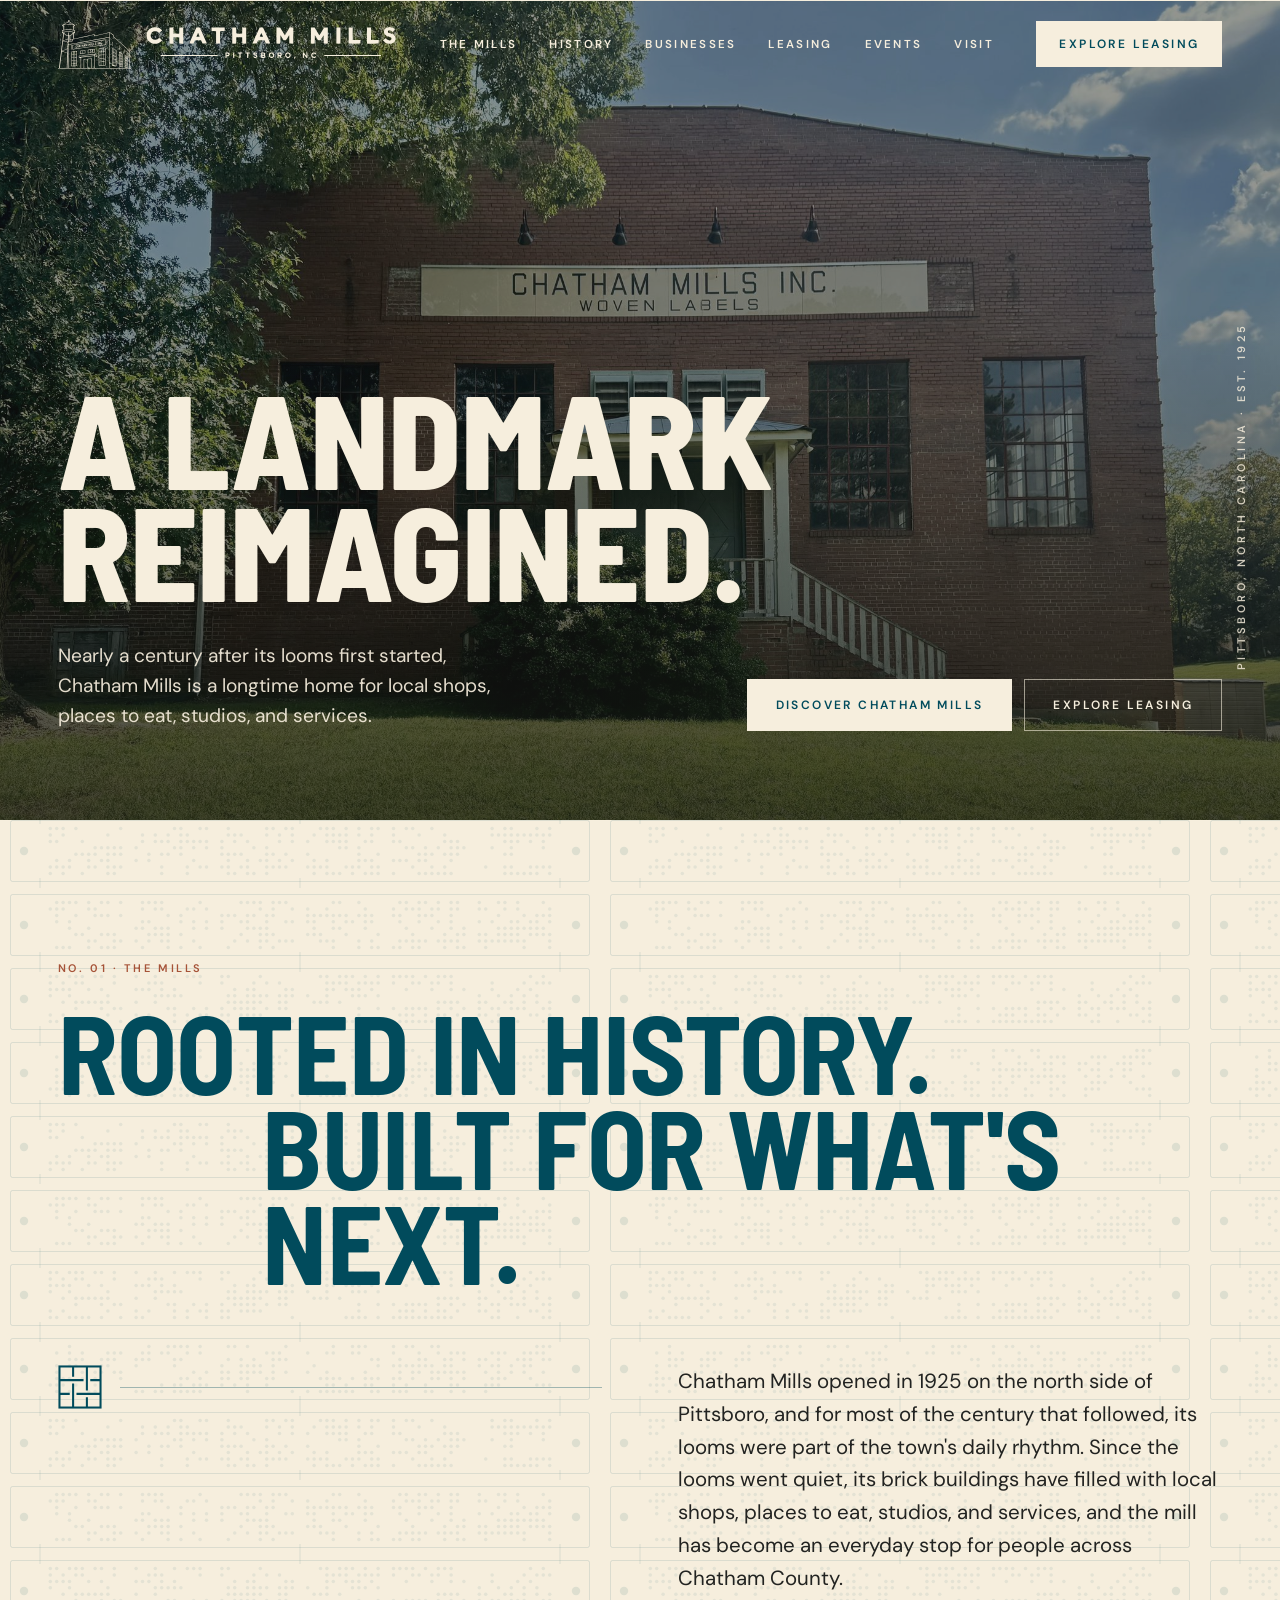
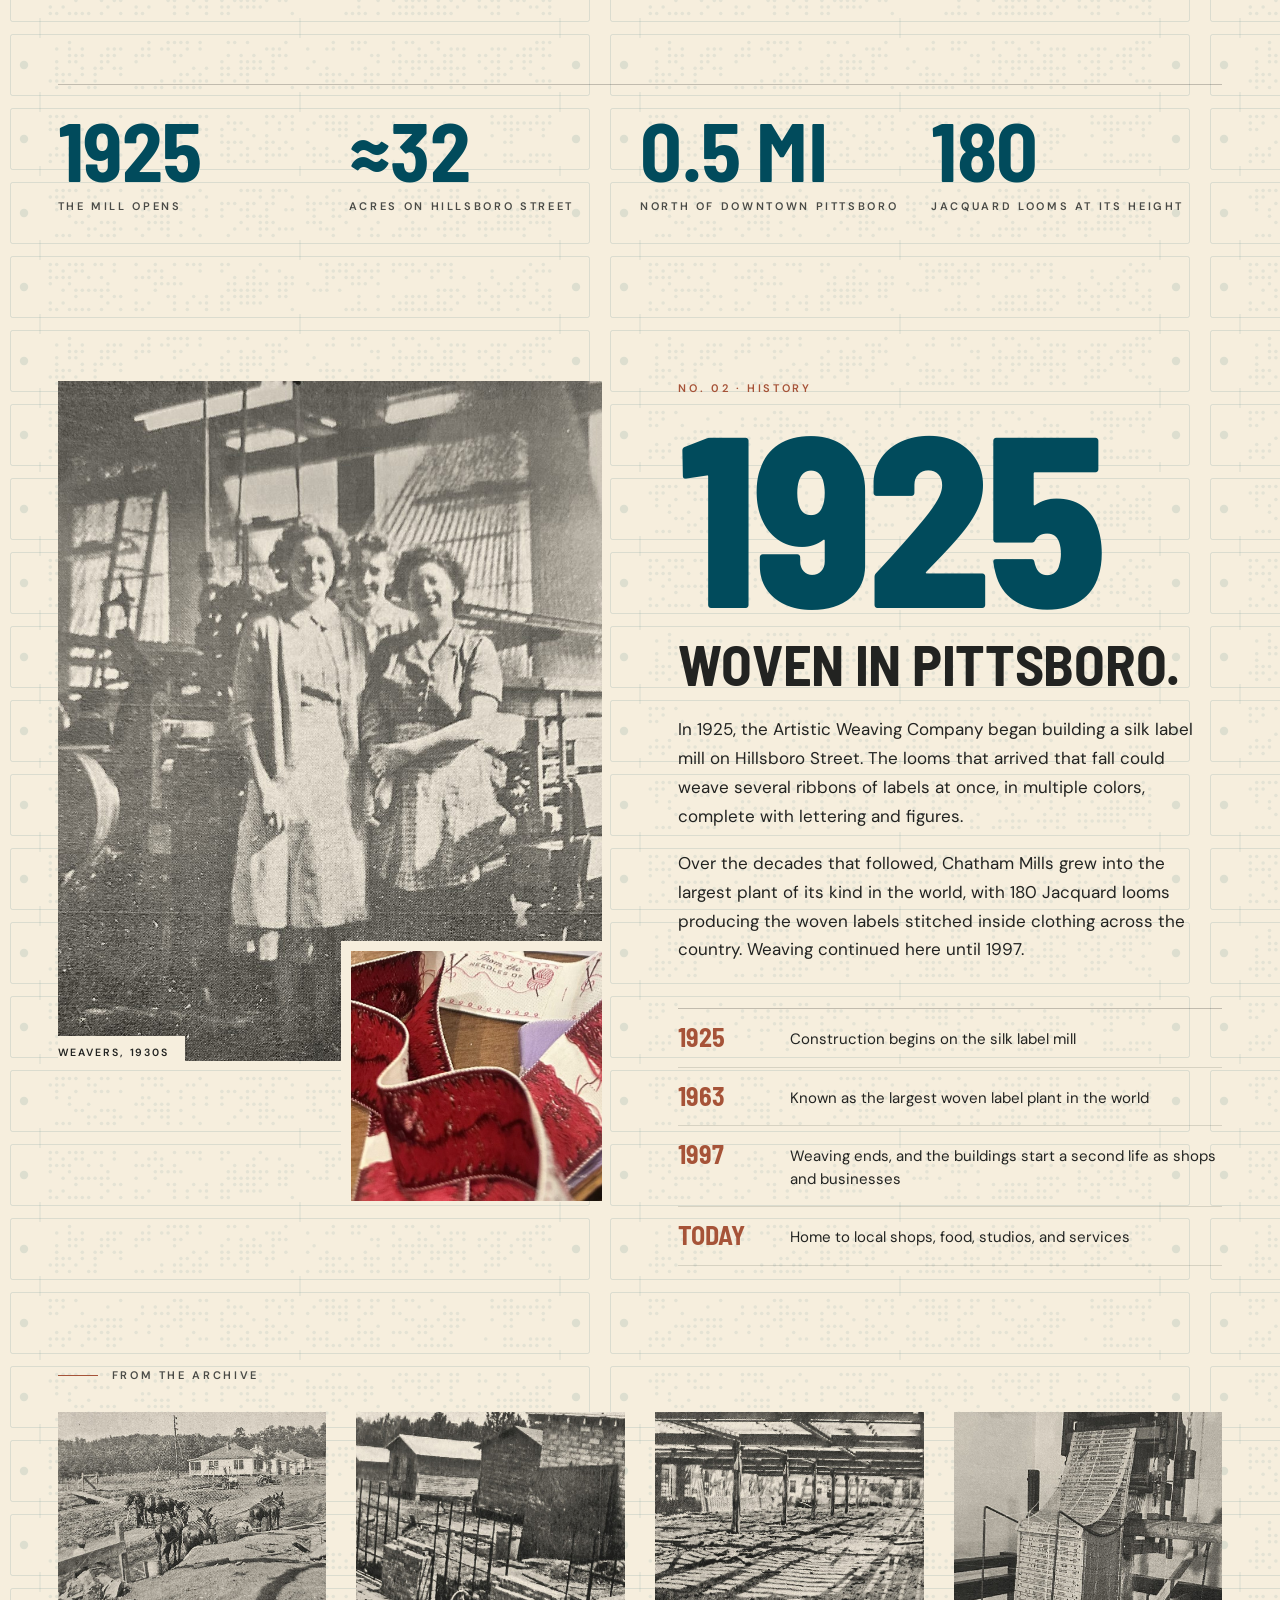
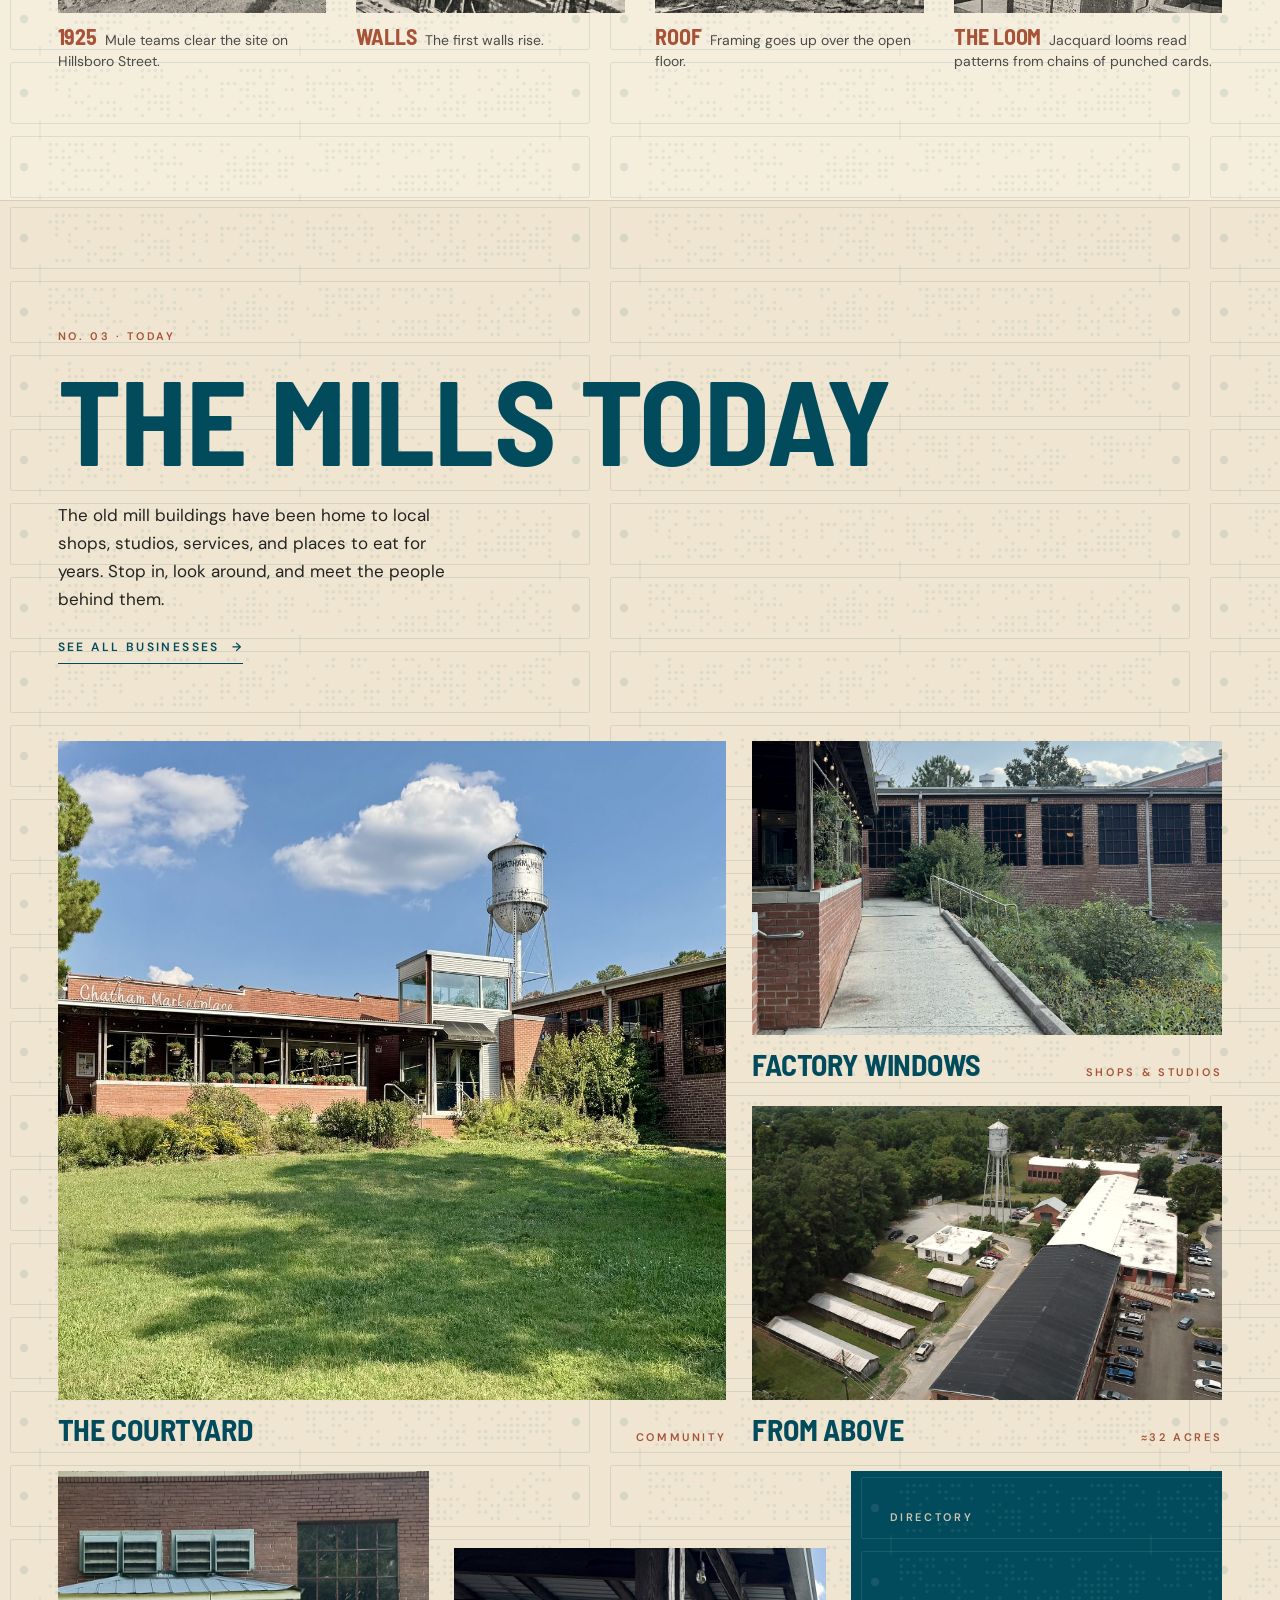
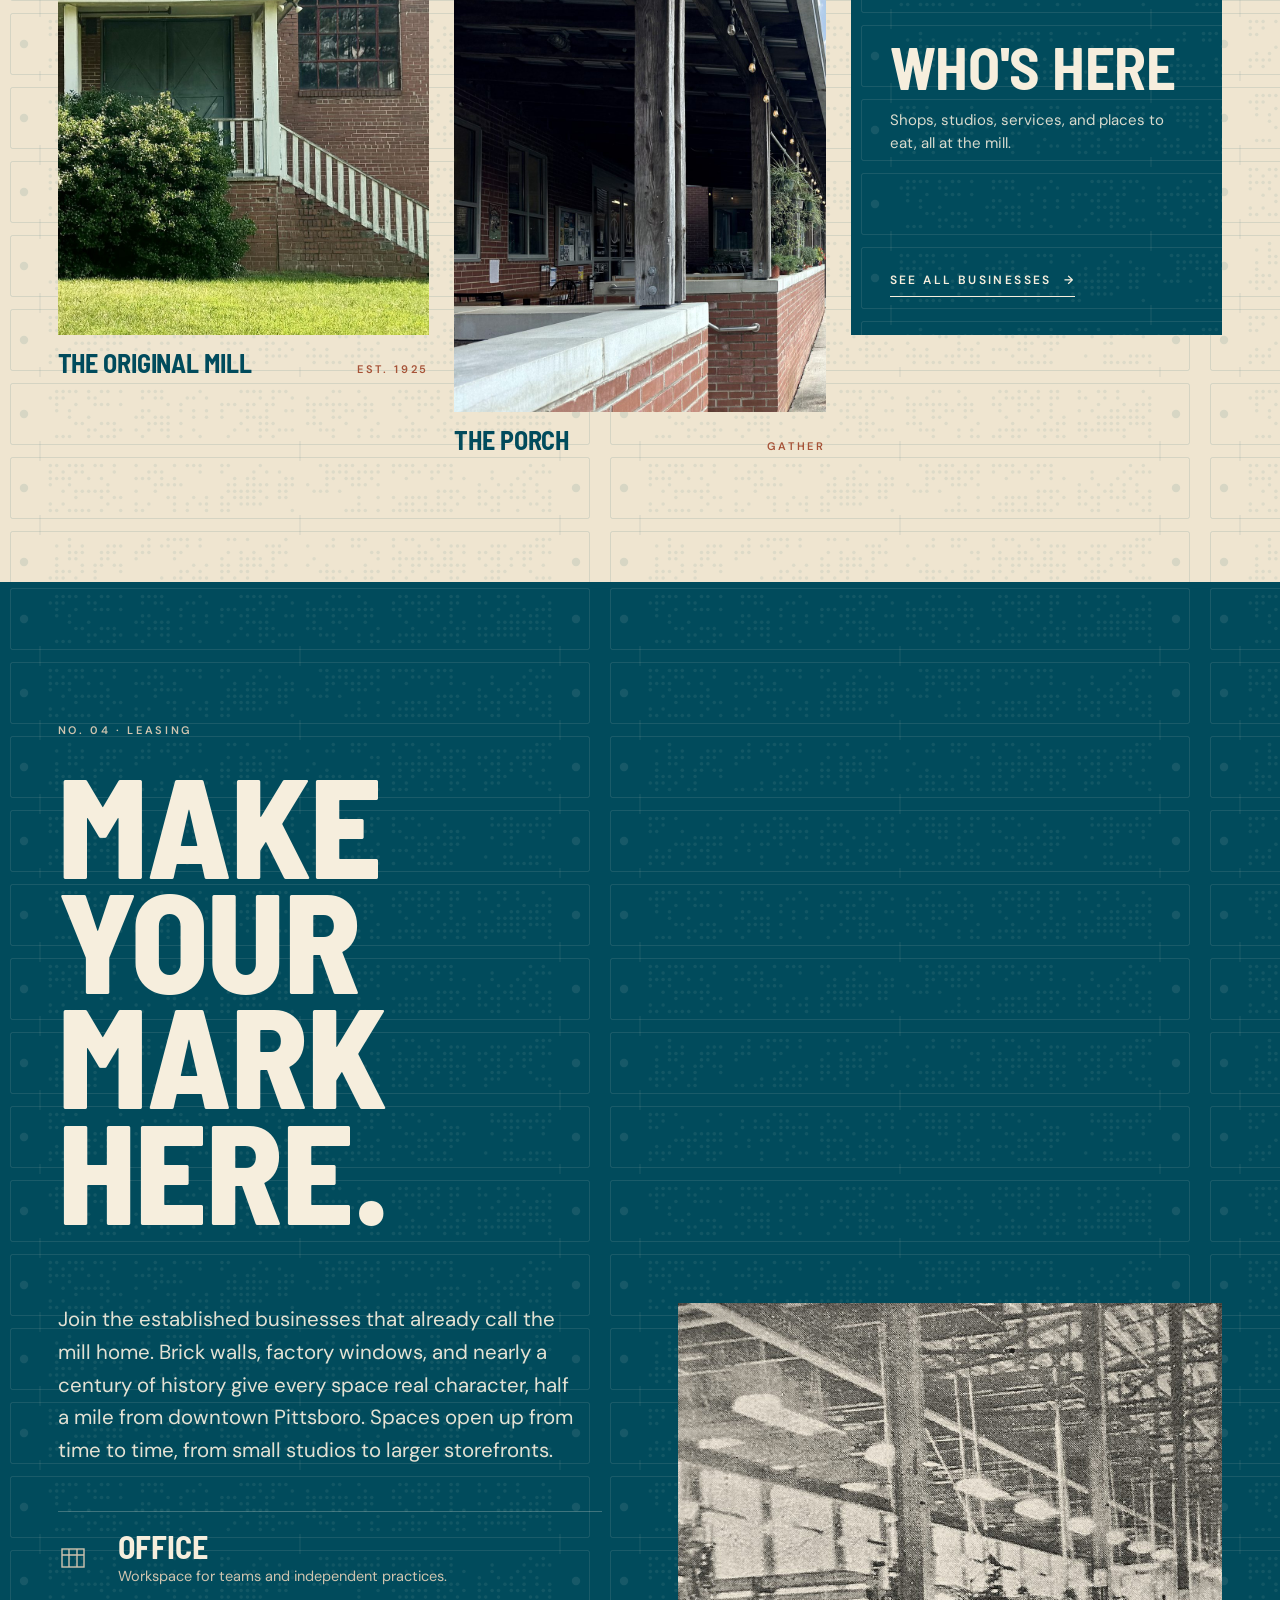
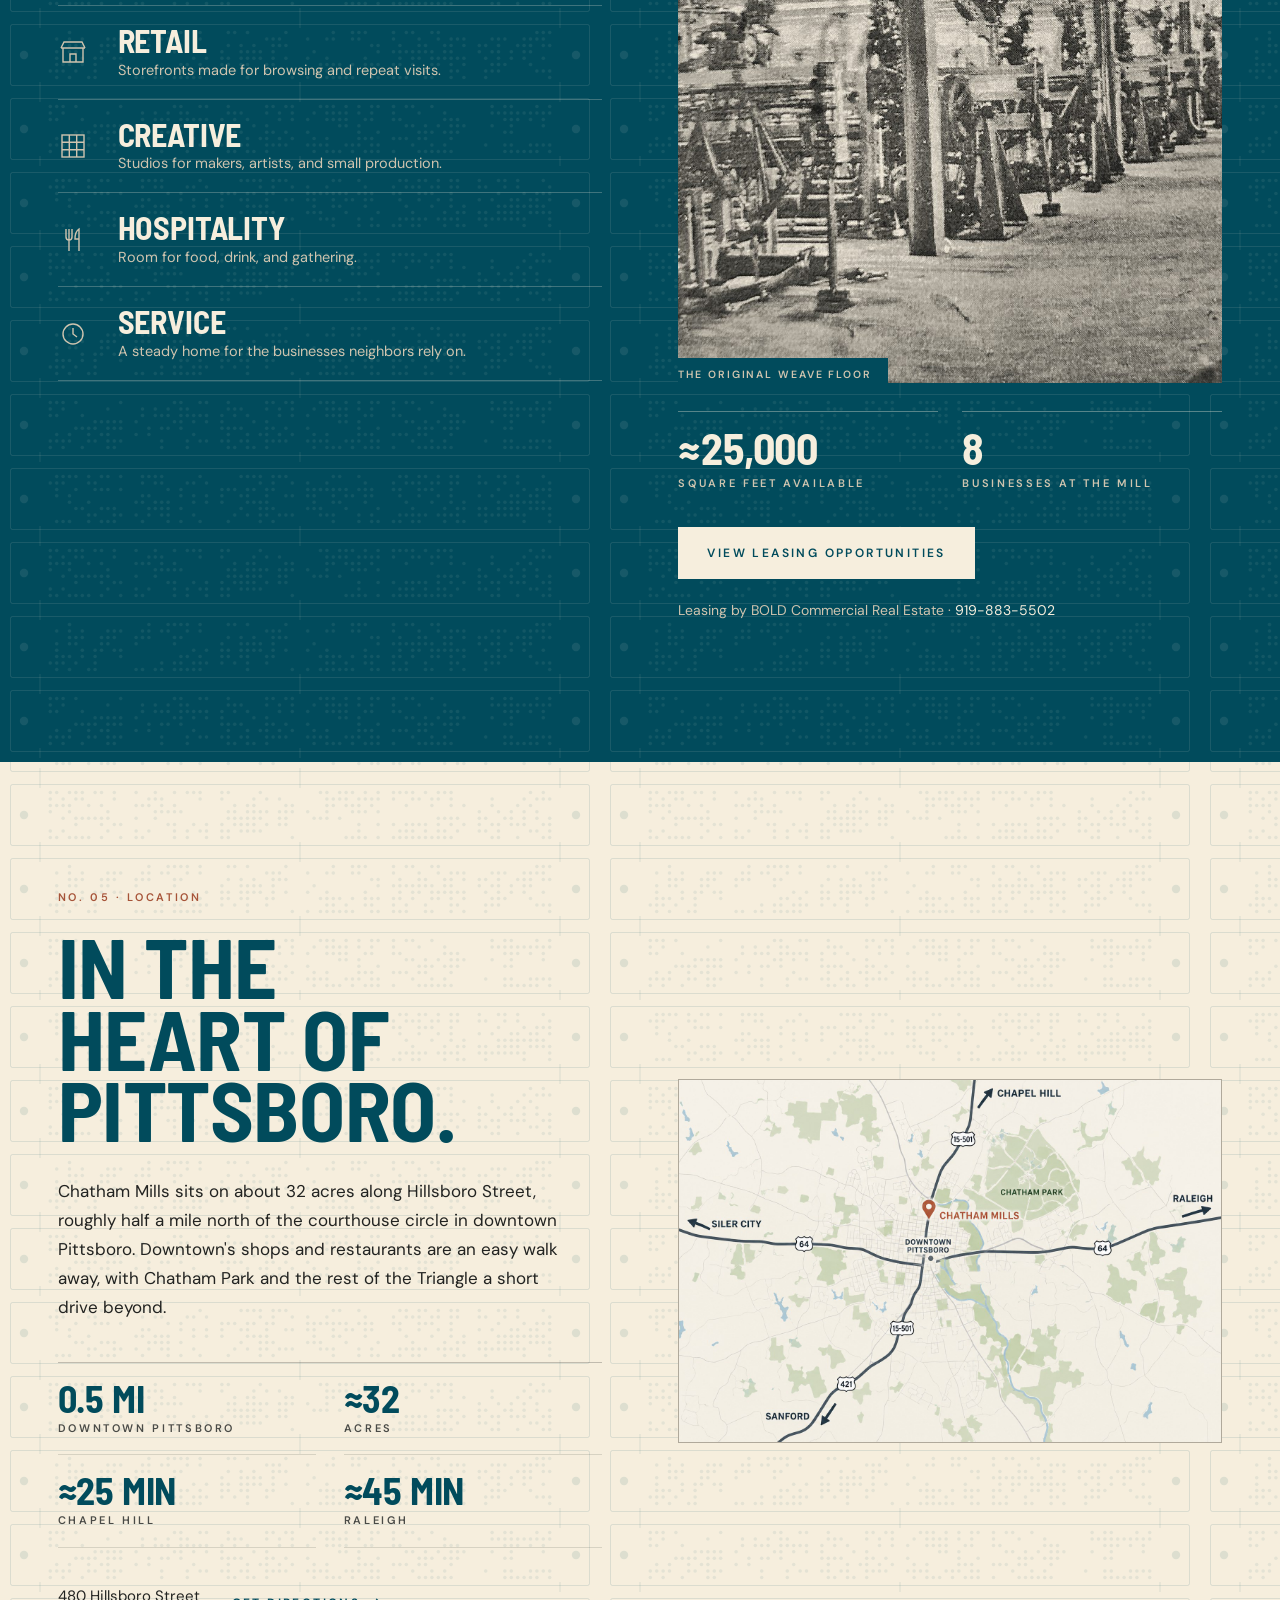
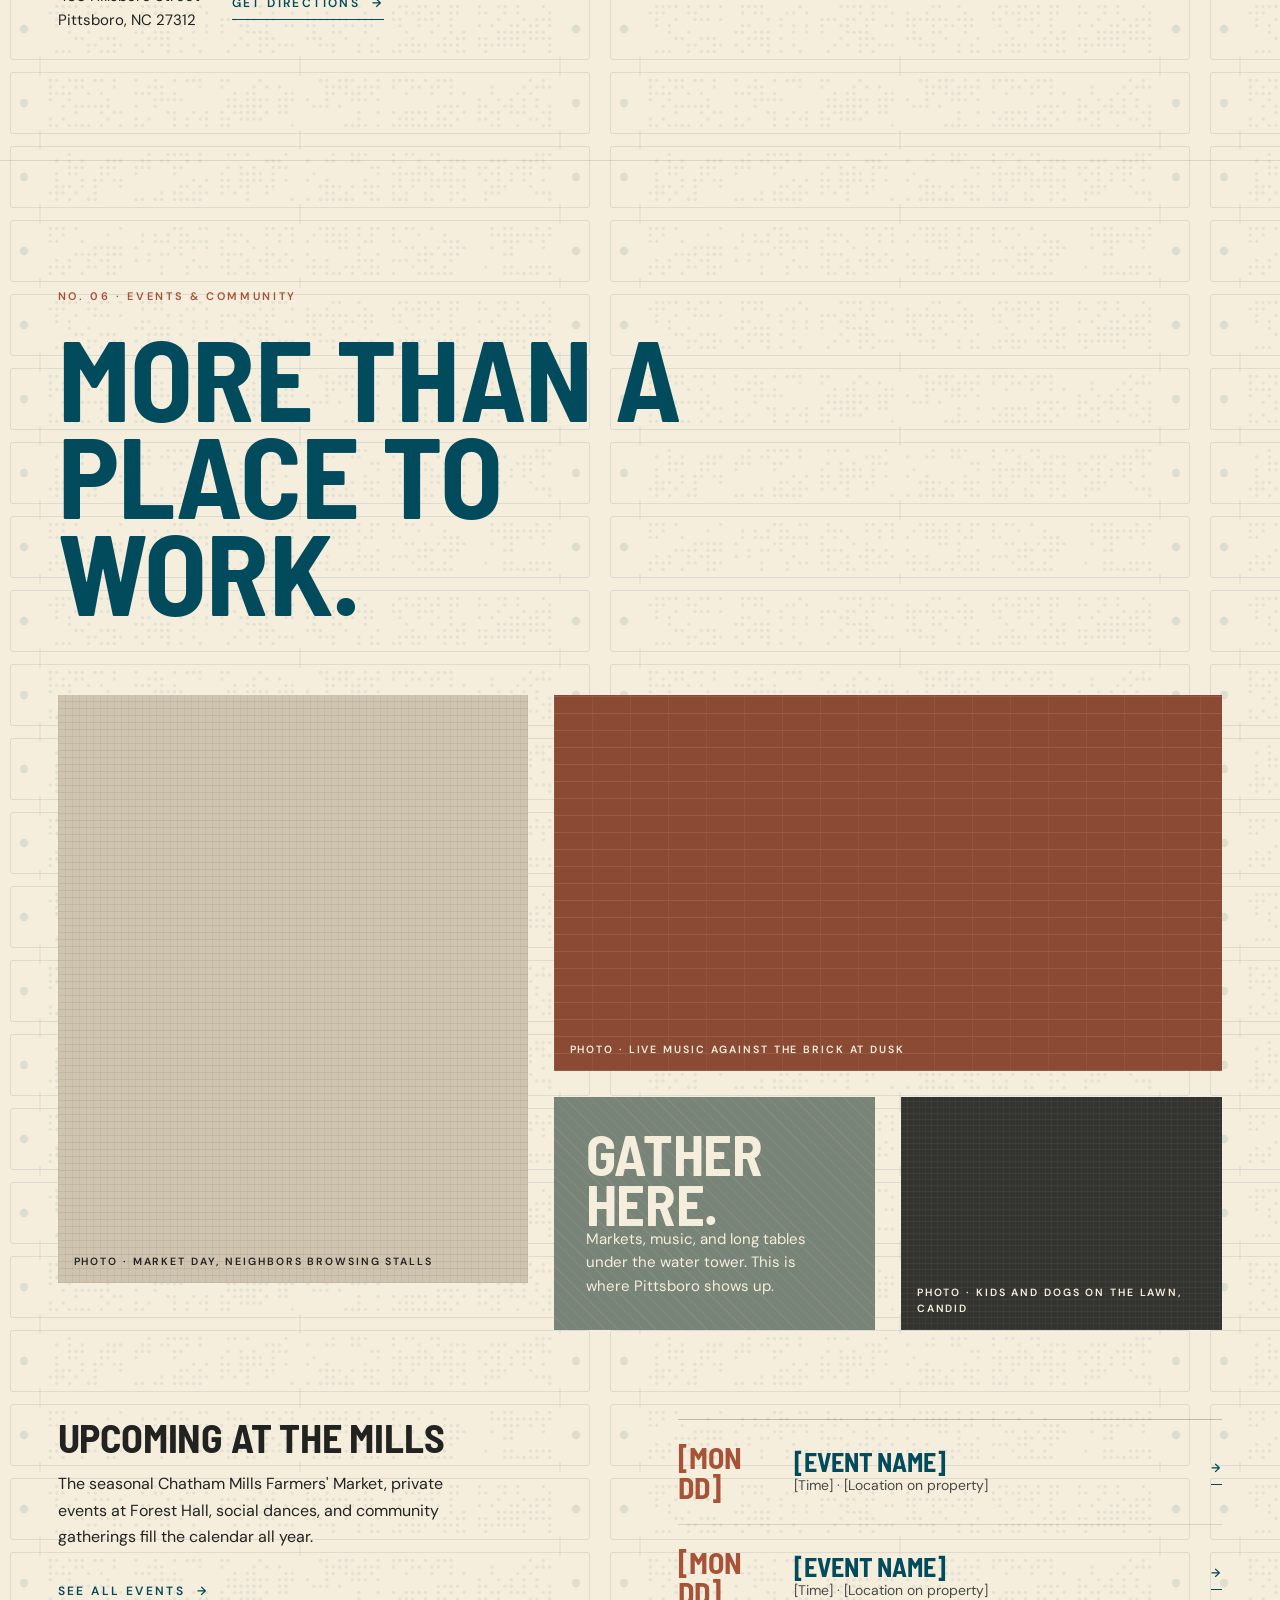
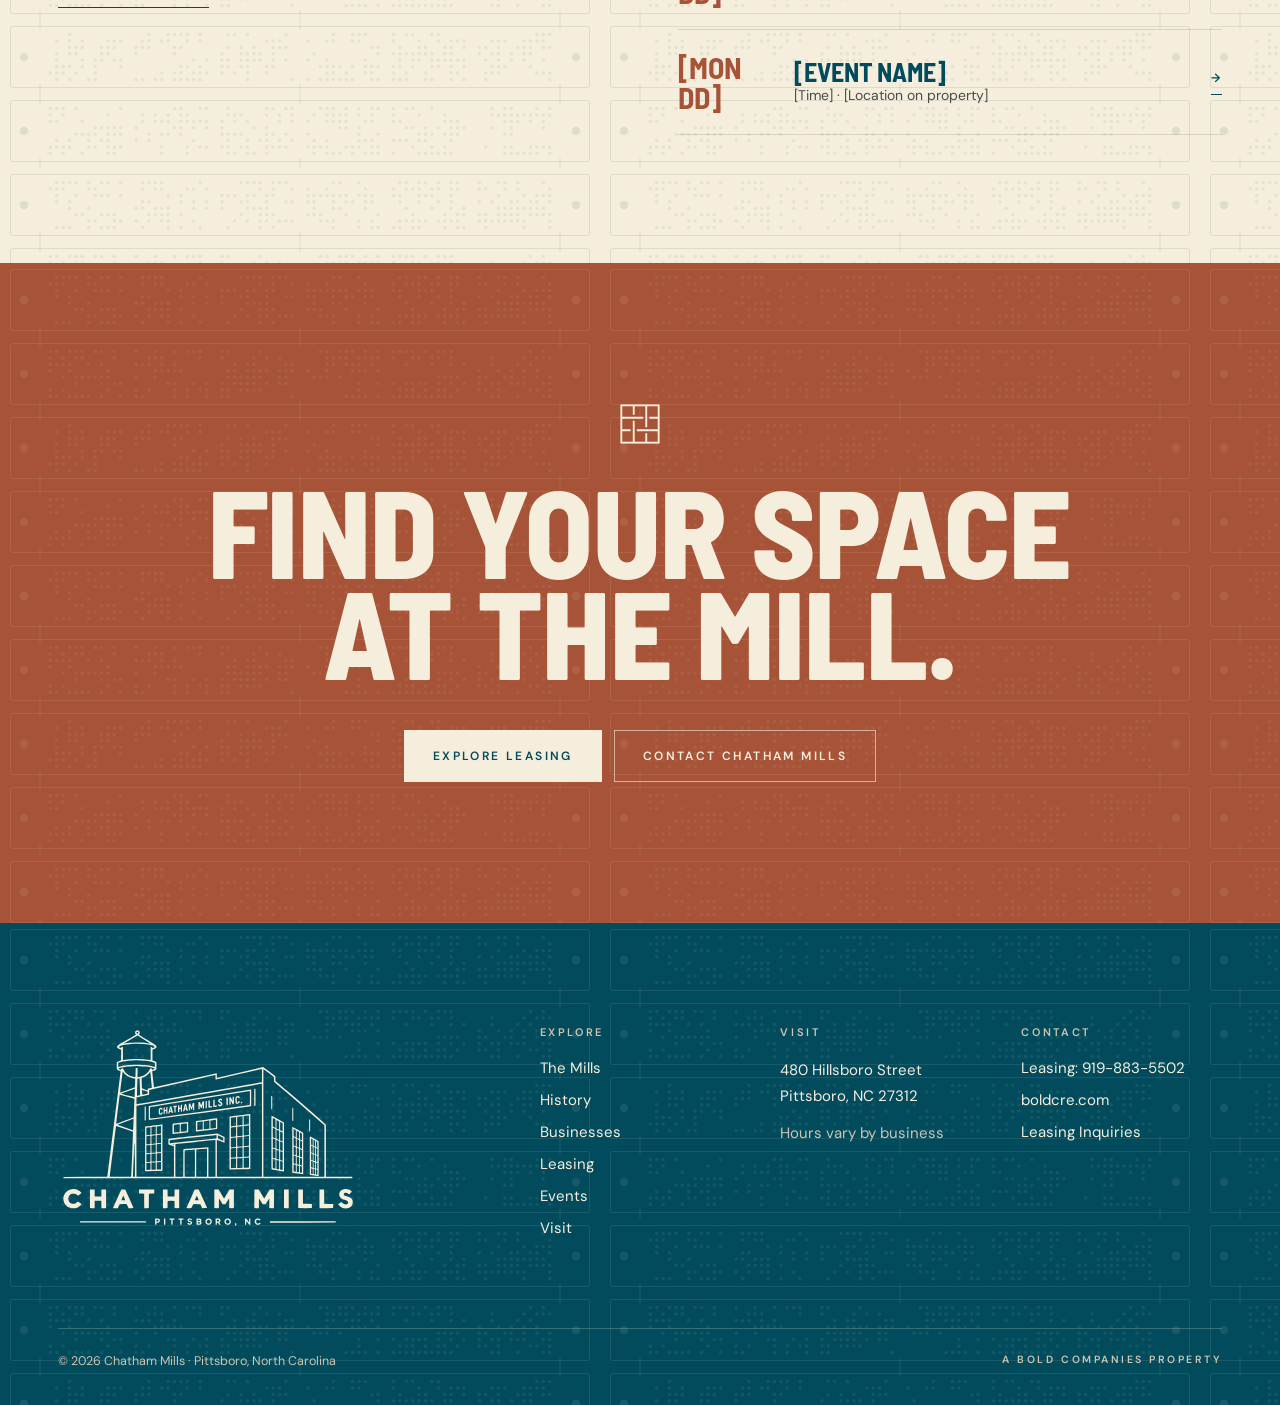
==== index.html @ f59c3270 "Chatham Mills website Homepage and businesses page with photos, tenant directory, and location map. " ====
<!doctype html>
<html lang="en">
<head>
<meta charset="utf-8">
<meta name="viewport" content="width=device-width, initial-scale=1">
<title>Chatham Mills · Pittsboro, North Carolina</title>
<meta name="description" content="A historic 1925 textile mill on Hillsboro Street in Pittsboro, NC, and a longtime home for local shops, places to eat, studios, and services.">
<meta property="og:title" content="Chatham Mills · Pittsboro, North Carolina">
<meta property="og:description" content="A historic 1925 textile mill on Hillsboro Street in Pittsboro, NC, and a longtime home for local shops, places to eat, studios, and services.">
<meta name="theme-color" content="#014B5C">
<link rel="icon" href="images/logo-mark-charcoal.svg" type="image/svg+xml">
<link rel="preconnect" href="https://fonts.googleapis.com">
<link rel="preconnect" href="https://fonts.gstatic.com" crossorigin>
<link rel="stylesheet" href="https://fonts.googleapis.com/css2?family=Barlow+Semi+Condensed:wght@600;700;800&amp;family=DM+Sans:ital,wght@0,400;0,500;0,600;0,700;1,400&amp;display=swap">
<link rel="stylesheet" href="styles.css">
</head>
<body>
<a href="#main" class="lbl" style="position:absolute;left:-9999px;top:0" onfocus="this.style.left='16px';this.style.top='16px';this.style.zIndex=99;this.style.background='#F6EEDD';this.style.padding='12px'" onblur="this.style.left='-9999px'">Skip to content</a>


<div id="top" class="weave" style="background-color:#F6EEDD;color:#222321;min-width:0">

<!-- NAVIGATION -->
<header class="site-nav">
<div class="wrap" style="height:100%;display:flex;align-items:center;justify-content:space-between;gap:24px">
<a href="#top" aria-label="Chatham Mills home" style="display:flex;align-items:center;gap:14px;text-decoration:none;color:inherit">
<img class="logo-light nav-mark" src="images/logo-mark-cream.svg" alt="" style="height:50px;width:auto">
<img class="logo-light nav-word" src="images/logo-wordmark-cream.svg" alt="Chatham Mills, Pittsboro, NC" style="height:40px;width:auto">
<img class="logo-dark nav-mark" src="images/logo-mark-charcoal.svg" alt="" style="height:50px;width:auto">
<img class="logo-dark nav-word" src="images/logo-wordmark-charcoal.svg" alt="Chatham Mills, Pittsboro, NC" style="height:40px;width:auto">
</a>
<nav class="navlinks" aria-label="Primary" style="display:flex;align-items:center;gap:32px">
<a class="nl" href="#mills">The Mills</a>
<a class="nl" href="#history">History</a>
<a class="nl" href="businesses.html">Businesses</a>
<a class="nl" href="#leasing">Leasing</a>
<a class="nl" href="#events">Events</a>
<a class="nl" href="#visit">Visit</a>
</nav>
<div style="display:flex;align-items:center;gap:12px">
<a class="btn navcta" href="#leasing" style="min-height:46px;padding:0 22px">Explore Leasing</a>
<button class="menubtn" type="button" aria-label="Open menu" aria-expanded="false" aria-controls="mobile-menu">
<svg class="ic-open" width="20" height="20" viewBox="0 0 20 20" fill="none" stroke="currentColor" stroke-width="1.6" aria-hidden="true"><path d="M2 6h16M2 10h16M2 14h16"/></svg>
<svg class="ic-close" width="20" height="20" viewBox="0 0 20 20" fill="none" stroke="currentColor" stroke-width="1.6" aria-hidden="true"><path d="M4 4l12 12M16 4L4 16"/></svg>
</button>
</div>
</div>
</header>

<div id="mobile-menu" class="menu-panel weave-lt">
<a class="ml disp" href="#mills">The Mills</a>
<a class="ml disp" href="#history">History</a>
<a class="ml disp" href="businesses.html">Businesses</a>
<a class="ml disp" href="#leasing">Leasing</a>
<a class="ml disp" href="#events">Events</a>
<a class="ml disp" href="#visit">Visit</a>
<a class="btn btn-cream" href="#leasing" style="margin-top:28px;align-self:flex-start">Explore Leasing</a>
</div>

<main id="main">
<!-- HERO -->
<section aria-label="Introduction" style="position:relative;min-height:clamp(680px,64vw,940px);display:flex;align-items:flex-end;color:#F6EEDD;overflow:hidden">
<figure class="ph" style="position:absolute;inset:0">
<img class="zi" src="images/hero-mill-front.jpg" alt="The front of Chatham Mills, a brick mill building with a sign reading Chatham Mills Inc. Woven Labels" style="object-position:50% 30%">
<div style="position:absolute;inset:0;background:rgba(20,22,20,.46)"></div>
<div style="position:absolute;left:0;right:0;bottom:0;height:62%;background:linear-gradient(180deg,rgba(20,22,20,0),rgba(20,22,20,.62))"></div>
</figure>
<div class="vlabel lbl" style="position:absolute;right:clamp(18px,2.4vw,34px);bottom:150px;writing-mode:vertical-rl;transform:rotate(180deg);color:rgba(246,238,221,.82);letter-spacing:.32em">Pittsboro, North Carolina · Est. 1925</div>
<div class="wrap" style="position:relative;width:100%;padding-top:180px;padding-bottom:clamp(56px,7vw,104px)">
<h1 class="disp rise d1" style="margin:0;font-size:clamp(50px,10.4vw,140px);font-weight:800;line-height:.84;max-width:12ch">A Landmark Reimagined.</h1>
<div style="display:flex;flex-wrap:wrap;align-items:flex-end;justify-content:space-between;gap:32px;margin-top:36px">
<p class="rise d2" style="margin:0;max-width:470px;font-size:clamp(17px,1.5vw,20px);line-height:1.55;color:rgba(246,238,221,.92)">Nearly a century after its looms first started, Chatham Mills is a longtime home for local shops, places to eat, studios, and services.</p>
<div class="rise d3" style="display:flex;flex-wrap:wrap;gap:12px">
<a class="btn btn-cream" href="#mills">Discover Chatham Mills</a>
<a class="btn btn-ghost-cream" href="#leasing">Explore Leasing</a>
</div>
</div>
</div>
</section>

<!-- 01 INTRODUCTION -->
<section id="mills" style="padding:clamp(96px,11vw,168px) 0 clamp(80px,9vw,140px)">
<div class="wrap">
<div class="lbl reveal" style="color:#A65338">No. 01 · The Mills</div>
<h2 class="disp reveal" style="margin:28px 0 0;font-size:clamp(56px,8.6vw,150px);color:#014B5C;line-height:.86">Rooted in history.</h2>
<h2 class="disp reveal" style="margin:0;padding-left:clamp(0px,16vw,260px);font-size:clamp(56px,8.6vw,150px);color:#014B5C;line-height:.86">Built for what's next.</h2>
<div style="display:grid;grid-template-columns:repeat(auto-fit,minmax(min(100%,380px),1fr));gap:clamp(32px,6vw,96px);margin-top:clamp(56px,6vw,88px);align-items:start">
<div class="reveal" style="display:flex;align-items:center;gap:18px;color:#014B5C">
<svg width="44" height="44" viewBox="0 0 30 30" fill="none" stroke="currentColor" stroke-width="1.4" aria-hidden="true"><rect x="1" y="1" width="28" height="28"/><path d="M1 10.3H17.4M22 10.3H29M1 19.7H8M12.6 19.7H29M10.3 1V8M10.3 12.6V29M19.7 1V17.4M19.7 22V29"/></svg>
<span style="flex:1;height:1px;background:rgba(1,75,92,.35)"></span>
</div>
<p class="reveal" style="margin:0;font-size:clamp(18px,1.6vw,22px);line-height:1.6;max-width:620px">Chatham Mills opened in 1925 on the north side of Pittsboro, and for most of the century that followed, its looms were part of the town's daily rhythm. Since the looms went quiet, its brick buildings have filled with local shops, places to eat, studios, and services, and the mill has become an everyday stop for people across Chatham County.</p>
</div>
<div style="display:grid;grid-template-columns:repeat(auto-fit,minmax(min(100%,220px),1fr));margin-top:clamp(64px,7vw,104px);border-top:1px solid rgba(34,35,33,.25)">
<div class="reveal" style="padding:28px 24px 0 0">
<div class="disp" style="font-size:clamp(64px,6.4vw,96px);color:#014B5C">1925</div>
<div class="lbl" style="margin-top:12px;color:#4A4B47">The mill opens</div>
</div>
<div class="reveal" style="padding:28px 24px 0 0">
<div class="disp" style="font-size:clamp(64px,6.4vw,96px);color:#014B5C">≈32</div>
<div class="lbl" style="margin-top:12px;color:#4A4B47">Acres on Hillsboro Street</div>
</div>
<div class="reveal" style="padding:28px 24px 0 0">
<div class="disp" style="font-size:clamp(64px,6.4vw,96px);color:#014B5C">0.5 mi</div>
<div class="lbl" style="margin-top:12px;color:#4A4B47">North of downtown Pittsboro</div>
</div>
<div class="reveal" style="padding:28px 24px 0 0">
<div class="disp" style="font-size:clamp(64px,6.4vw,96px);color:#014B5C">180</div>
<div class="lbl" style="margin-top:12px;color:#4A4B47">Jacquard looms at its height</div>
</div>
</div>
</div>
</section>

<!-- 02 HISTORY -->
<section id="history" style="padding:clamp(40px,4vw,64px) 0 clamp(96px,10vw,160px)">
<div class="wrap" style="display:grid;grid-template-columns:repeat(auto-fit,minmax(min(100%,460px),1fr));gap:clamp(40px,6vw,104px);align-items:start">
<div style="position:relative">
<figure class="ph unveil" style="aspect-ratio:4/5;width:100%">
<img class="zi" src="images/archival-weavers.jpg" alt="Three women who worked as weavers at Chatham Mills, standing beside the looms" loading="lazy" style="object-position:50% 38%">
<figcaption class="tag">Weavers, 1930s</figcaption>
</figure>
<figure class="ph unveil overlap" style="aspect-ratio:1/1;width:46%;margin:-22% 0 0 auto;position:relative;border:10px solid #F6EEDD;border-right:0;border-bottom:0">
<img class="zi" src="images/woven-labels.jpg" alt="Woven label ribbons in deep red, cream, and lavender" loading="lazy" style="object-position:40% 50%">
</figure>
</div>
<div>
<div class="lbl reveal" style="color:#A65338">No. 02 · History</div>
<div class="disp reveal" aria-hidden="true" style="font-size:clamp(150px,19vw,300px);font-weight:800;color:#014B5C;line-height:.8;margin-top:18px;letter-spacing:-.02em">1925</div>
<h2 class="disp reveal" style="margin:30px 0 0;font-size:clamp(40px,4.4vw,64px);color:#222321">Woven in Pittsboro.</h2>
<div class="reveal" style="margin-top:26px;font-size:17px;line-height:1.7;max-width:540px">
<p style="margin:0 0 18px">In 1925, the Artistic Weaving Company began building a silk label mill on Hillsboro Street. The looms that arrived that fall could weave several ribbons of labels at once, in multiple colors, complete with lettering and figures.</p>
<p style="margin:0">Over the decades that followed, Chatham Mills grew into the largest plant of its kind in the world, with 180 Jacquard looms producing the woven labels stitched inside clothing across the country. Weaving continued here until 1997.</p>
</div>
<ol class="reveal" style="list-style:none;margin:44px 0 0;padding:0;border-top:1px solid rgba(34,35,33,.25)">
<li style="display:grid;grid-template-columns:96px minmax(0,1fr);gap:16px;padding:16px 0;border-bottom:1px solid rgba(34,35,33,.14)"><span class="disp" style="font-size:26px;color:#A65338">1925</span><span style="font-size:15px;line-height:1.5;padding-top:3px">Construction begins on the silk label mill</span></li>
<li style="display:grid;grid-template-columns:96px minmax(0,1fr);gap:16px;padding:16px 0;border-bottom:1px solid rgba(34,35,33,.14)"><span class="disp" style="font-size:26px;color:#A65338">1963</span><span style="font-size:15px;line-height:1.5;padding-top:3px">Known as the largest woven label plant in the world</span></li>
<li style="display:grid;grid-template-columns:96px minmax(0,1fr);gap:16px;padding:16px 0;border-bottom:1px solid rgba(34,35,33,.14)"><span class="disp" style="font-size:26px;color:#A65338">1997</span><span style="font-size:15px;line-height:1.5;padding-top:3px">Weaving ends, and the buildings start a second life as shops and businesses</span></li>
<li style="display:grid;grid-template-columns:96px minmax(0,1fr);gap:16px;padding:16px 0;border-bottom:1px solid rgba(34,35,33,.14)"><span class="disp" style="font-size:26px;color:#A65338">Today</span><span style="font-size:15px;line-height:1.5;padding-top:3px">Home to local shops, food, studios, and services</span></li>
</ol>
</div>
</div>
<div class="wrap" style="margin-top:clamp(72px,8vw,120px)">
<div class="lbl reveal" style="color:#4A4B47;display:flex;align-items:center;gap:14px"><span style="display:inline-block;width:40px;height:1px;background:#A65338"></span>From the archive</div>
<div style="display:grid;grid-template-columns:repeat(auto-fit,minmax(min(100%,240px),1fr));gap:clamp(20px,2.4vw,32px);margin-top:28px;align-items:start">
<figure class="arch reveal" style="margin:0"><div class="ph" style="aspect-ratio:4/3"><img class="zi" src="images/archival-site-1925.jpg" alt="Mule teams clearing the mill site, with small houses behind" loading="lazy" style="object-position:50% 60%"></div><figcaption><span class="disp" style="font-size:22px;color:#A65338;margin-right:8px">1925</span>Mule teams clear the site on Hillsboro Street.</figcaption></figure>
<figure class="arch reveal" style="margin:0"><div class="ph" style="aspect-ratio:4/3"><img class="zi" src="images/archival-walls.jpg" alt="Block walls rising during early construction of the mill" loading="lazy" style="object-position:50% 50%"></div><figcaption><span class="disp" style="font-size:22px;color:#A65338;margin-right:8px">Walls</span>The first walls rise.</figcaption></figure>
<figure class="arch reveal" style="margin:0"><div class="ph" style="aspect-ratio:4/3"><img class="zi" src="images/archival-framing.jpg" alt="Roof framing over the open mill floor during construction" loading="lazy" style="object-position:50% 40%"></div><figcaption><span class="disp" style="font-size:22px;color:#A65338;margin-right:8px">Roof</span>Framing goes up over the open floor.</figcaption></figure>
<figure class="arch reveal" style="margin:0"><div class="ph" style="aspect-ratio:4/3"><img class="zi" src="images/archival-jacquard-loom.jpg" alt="A Jacquard loom with a long chain of punched cards feeding into it" loading="lazy" style="object-position:50% 42%"></div><figcaption><span class="disp" style="font-size:22px;color:#A65338;margin-right:8px">The Loom</span>Jacquard looms read patterns from chains of punched cards.</figcaption></figure>
</div>
</div>
</section>

<!-- 03 TODAY -->
<section class="weave" style="padding:clamp(96px,10vw,160px) 0;background-color:#EFE5D0;border-top:1px solid rgba(34,35,33,.12)">
<div class="wrap">
<div style="display:flex;flex-wrap:wrap;align-items:flex-end;justify-content:space-between;gap:32px">
<div>
<div class="lbl reveal" style="color:#A65338">No. 03 · Today</div>
<h2 class="disp reveal" style="margin:24px 0 0;font-size:clamp(64px,9.4vw,164px);color:#014B5C;line-height:.84">The Mills Today</h2>
</div>
<div class="reveal" style="max-width:400px">
<p style="margin:0 0 22px;font-size:17px;line-height:1.65">The old mill buildings have been home to local shops, studios, services, and places to eat for years. Stop in, look around, and meet the people behind them.</p>
<a class="tl" href="businesses.html">See All Businesses <span class="ar" aria-hidden="true">→</span></a>
</div>
</div>
<div class="mag" style="display:grid;grid-template-columns:repeat(12,minmax(0,1fr));gap:clamp(16px,2vw,28px);margin-top:clamp(56px,6vw,88px)">
<a href="businesses.html" style="grid-column:span 7;grid-row:span 2;display:flex;flex-direction:column;text-decoration:none;color:#222321">
<figure class="ph unveil" style="flex:1;min-height:420px"><img class="zi" src="images/today-courtyard.jpg" alt="The courtyard lawn at Chatham Mills, with the brick buildings and water tower behind" loading="lazy" style="object-position:55% 50%"></figure>
<div style="display:flex;justify-content:space-between;align-items:baseline;gap:16px;padding-top:16px"><span class="disp" style="font-size:30px;color:#014B5C">The Courtyard</span><span class="lbl" style="color:#A65338">Community</span></div>
</a>
<a href="businesses.html" style="grid-column:span 5;display:flex;flex-direction:column;text-decoration:none;color:#222321">
<figure class="ph unveil" style="aspect-ratio:16/10"><img class="zi" src="images/today-walkway.jpg" alt="A walkway along the brick mill buildings with tall factory windows" loading="lazy" style="object-position:60% 50%"></figure>
<div style="display:flex;justify-content:space-between;align-items:baseline;gap:16px;padding-top:16px"><span class="disp" style="font-size:30px;color:#014B5C">Factory Windows</span><span class="lbl" style="color:#A65338">Shops &amp; Studios</span></div>
</a>
<a href="businesses.html" style="grid-column:span 5;display:flex;flex-direction:column;text-decoration:none;color:#222321">
<figure class="ph unveil" style="aspect-ratio:16/10"><img class="zi" src="images/today-aerial.jpg" alt="Aerial view of Chatham Mills and its water tower" loading="lazy" style="object-position:55% 45%"></figure>
<div style="display:flex;justify-content:space-between;align-items:baseline;gap:16px;padding-top:16px"><span class="disp" style="font-size:30px;color:#014B5C">From Above</span><span class="lbl" style="color:#A65338">≈32 Acres</span></div>
</a>
<a href="businesses.html" style="grid-column:span 4;display:flex;flex-direction:column;text-decoration:none;color:#222321">
<figure class="ph unveil" style="aspect-ratio:4/5"><img class="zi" src="images/today-entrance.jpg" alt="The original mill entrance with a small portico, green doors, and white stair rail" loading="lazy" style="object-position:45% 50%"></figure>
<div style="display:flex;justify-content:space-between;align-items:baseline;gap:16px;padding-top:16px"><span class="disp" style="font-size:26px;color:#014B5C">The Original Mill</span><span class="lbl" style="color:#A65338">Est. 1925</span></div>
</a>
<a href="#events" style="grid-column:span 4;display:flex;flex-direction:column;text-decoration:none;color:#222321;margin-top:clamp(0px,6vw,88px)">
<figure class="ph unveil" style="aspect-ratio:4/5"><img class="zi" src="images/today-porch.jpg" alt="A covered porch with string lights along the brick building" loading="lazy" style="object-position:40% 50%"></figure>
<div style="display:flex;justify-content:space-between;align-items:baseline;gap:16px;padding-top:16px"><span class="disp" style="font-size:26px;color:#014B5C">The Porch</span><span class="lbl" style="color:#A65338">Gather</span></div>
</a>
<a class="weave-lt" href="businesses.html" style="grid-column:span 4;aspect-ratio:4/5;box-sizing:border-box;padding:clamp(28px,3vw,40px);display:flex;flex-direction:column;justify-content:space-between;text-decoration:none;color:#F6EEDD;background-color:#014B5C">
<span class="lbl" style="color:#CFC4AF">Directory</span>
<span><span class="disp" style="display:block;font-size:clamp(44px,4.6vw,68px);line-height:.88">Who's Here</span><span style="display:block;margin-top:16px;font-size:15px;line-height:1.55;color:rgba(246,238,221,.88)">Shops, studios, services, and places to eat, all at the mill.</span></span>
<span class="tl" style="align-self:flex-start;color:#F6EEDD">See All Businesses <span class="ar" aria-hidden="true">→</span></span>
</a>
</div>
</div>
</section>

<!-- 04 LEASING -->
<section id="leasing" class="weave-lt" style="background-color:#014B5C;color:#F6EEDD;padding:clamp(96px,11vw,176px) 0">
<div class="wrap">
<div class="lbl reveal" style="color:#CFC4AF">No. 04 · Leasing</div>
<h2 class="disp reveal" style="margin:26px 0 0;font-size:clamp(68px,11vw,190px);font-weight:800;line-height:.82;max-width:9ch">Make Your Mark Here.</h2>
<div style="display:grid;grid-template-columns:repeat(auto-fit,minmax(min(100%,440px),1fr));gap:clamp(48px,6vw,104px);margin-top:clamp(56px,6vw,96px);align-items:start">
<div>
<p class="reveal" style="margin:0;font-size:clamp(18px,1.6vw,21px);line-height:1.6;max-width:520px;color:rgba(246,238,221,.92)">Join the established businesses that already call the mill home. Brick walls, factory windows, and nearly a century of history give every space real character, half a mile from downtown Pittsboro. Spaces open up from time to time, from small studios to larger storefronts.</p>
<ul class="reveal" style="list-style:none;margin:44px 0 0;padding:0;border-top:1px solid rgba(246,238,221,.25)">
<li style="display:grid;grid-template-columns:40px minmax(0,1fr);gap:20px;align-items:center;padding:20px 0;border-bottom:1px solid rgba(246,238,221,.25)">
<svg width="30" height="30" viewBox="0 0 30 30" fill="none" stroke="#CFC4AF" stroke-width="1.4" aria-hidden="true"><rect x="4" y="6" width="22" height="18"/><path d="M4 12h22M11 6v18M19 6v18"/></svg>
<div><div class="disp" style="font-size:32px">Office</div><div style="font-size:14.5px;color:#CFC4AF;margin-top:6px">Workspace for teams and independent practices.</div></div>
</li>
<li style="display:grid;grid-template-columns:40px minmax(0,1fr);gap:20px;align-items:center;padding:20px 0;border-bottom:1px solid rgba(246,238,221,.25)">
<svg width="30" height="30" viewBox="0 0 30 30" fill="none" stroke="#CFC4AF" stroke-width="1.4" aria-hidden="true"><path d="M3 11l3-6h18l3 6M3 11h24M5 11v14h20V11M12 25v-8h6v8"/></svg>
<div><div class="disp" style="font-size:32px">Retail</div><div style="font-size:14.5px;color:#CFC4AF;margin-top:6px">Storefronts made for browsing and repeat visits.</div></div>
</li>
<li style="display:grid;grid-template-columns:40px minmax(0,1fr);gap:20px;align-items:center;padding:20px 0;border-bottom:1px solid rgba(246,238,221,.25)">
<svg width="30" height="30" viewBox="0 0 30 30" fill="none" stroke="#CFC4AF" stroke-width="1.4" aria-hidden="true"><rect x="4" y="4" width="22" height="22"/><path d="M4 11.3h22M4 18.7h22M11.3 4v22M18.7 4v22"/></svg>
<div><div class="disp" style="font-size:32px">Creative</div><div style="font-size:14.5px;color:#CFC4AF;margin-top:6px">Studios for makers, artists, and small production.</div></div>
</li>
<li style="display:grid;grid-template-columns:40px minmax(0,1fr);gap:20px;align-items:center;padding:20px 0;border-bottom:1px solid rgba(246,238,221,.25)">
<svg width="30" height="30" viewBox="0 0 30 30" fill="none" stroke="#CFC4AF" stroke-width="1.4" aria-hidden="true"><path d="M8 4v8a3 3 0 0 0 6 0V4M11 4v22M21 26V4c-3 2-4 6-4 10h4"/></svg>
<div><div class="disp" style="font-size:32px">Hospitality</div><div style="font-size:14.5px;color:#CFC4AF;margin-top:6px">Room for food, drink, and gathering.</div></div>
</li>
<li style="display:grid;grid-template-columns:40px minmax(0,1fr);gap:20px;align-items:center;padding:20px 0;border-bottom:1px solid rgba(246,238,221,.25)">
<svg width="30" height="30" viewBox="0 0 30 30" fill="none" stroke="#CFC4AF" stroke-width="1.4" aria-hidden="true"><circle cx="15" cy="15" r="10"/><path d="M15 9v6l4 3"/></svg>
<div><div class="disp" style="font-size:32px">Service</div><div style="font-size:14.5px;color:#CFC4AF;margin-top:6px">A steady home for the businesses neighbors rely on.</div></div>
</li>
</ul>
</div>
<div>
<figure class="ph unveil" style="aspect-ratio:4/5"><img class="zi" src="images/archival-weave-room.jpg" alt="The long weave floor of the mill lined with looms beneath steel roof trusses" loading="lazy" style="object-position:42% 50%"><figcaption class="tag" style="background:#014B5C;color:#CFC4AF">The original weave floor</figcaption></figure>
<div class="reveal" style="display:grid;grid-template-columns:repeat(2,minmax(0,1fr));gap:24px;margin-top:28px">
<div style="border-top:1px solid rgba(246,238,221,.35);padding-top:16px"><div class="disp" style="font-size:44px">≈25,000</div><div class="lbl" style="margin-top:8px;color:#CFC4AF">Square feet available</div></div>
<div style="border-top:1px solid rgba(246,238,221,.35);padding-top:16px"><div class="disp" style="font-size:44px">8</div><div class="lbl" style="margin-top:8px;color:#CFC4AF">Businesses at the mill</div></div>
</div>
<div class="reveal" style="display:flex;flex-wrap:wrap;gap:12px;margin-top:36px">
<a class="btn btn-cream" href="https://www.loopnet.com/Listing/480-Hillsboro-St-Pittsboro-NC/42048387/">View Leasing Opportunities</a>
</div>
<p class="reveal" style="margin:20px 0 0;font-size:14px;line-height:1.6;color:#CFC4AF">Leasing by BOLD Commercial Real Estate · <a class="fl" href="tel:+19198835502">919-883-5502</a></p>
</div>
</div>
</div>
</section>

<!-- 05 LOCATION -->
<section id="visit" style="padding:clamp(96px,10vw,168px) 0">
<div class="wrap" style="display:grid;grid-template-columns:repeat(auto-fit,minmax(min(100%,440px),1fr));gap:clamp(48px,6vw,104px);align-items:center">
<div>
<div class="lbl reveal" style="color:#A65338">No. 05 · Location</div>
<h2 class="disp reveal" style="margin:24px 0 0;font-size:clamp(48px,6.6vw,112px);color:#014B5C;line-height:.85">In the<br>Heart of<br>Pittsboro.</h2>
<p class="reveal" style="margin:32px 0 0;font-size:17px;line-height:1.7;max-width:520px">Chatham Mills sits on about 32 acres along Hillsboro Street, roughly half a mile north of the courthouse circle in downtown Pittsboro. Downtown's shops and restaurants are an easy walk away, with Chatham Park and the rest of the Triangle a short drive beyond.</p>
<dl class="reveal" style="margin:40px 0 0;display:grid;grid-template-columns:repeat(2,minmax(0,1fr));gap:0 28px;border-top:1px solid rgba(34,35,33,.25)">
<div style="padding:18px 0;border-bottom:1px solid rgba(34,35,33,.14)"><dt class="disp" style="font-size:38px;color:#014B5C">0.5 mi</dt><dd class="lbl" style="margin:6px 0 0;color:#4A4B47">Downtown Pittsboro</dd></div>
<div style="padding:18px 0;border-bottom:1px solid rgba(34,35,33,.14)"><dt class="disp" style="font-size:38px;color:#014B5C">≈32</dt><dd class="lbl" style="margin:6px 0 0;color:#4A4B47">Acres</dd></div>
<div style="padding:18px 0;border-bottom:1px solid rgba(34,35,33,.14)"><dt class="disp" style="font-size:38px;color:#014B5C">≈25 min</dt><dd class="lbl" style="margin:6px 0 0;color:#4A4B47">Chapel Hill</dd></div>
<div style="padding:18px 0;border-bottom:1px solid rgba(34,35,33,.14)"><dt class="disp" style="font-size:38px;color:#014B5C">≈45 min</dt><dd class="lbl" style="margin:6px 0 0;color:#4A4B47">Raleigh</dd></div>
</dl>
<div class="reveal" style="margin-top:36px;display:flex;flex-wrap:wrap;align-items:center;gap:20px 32px">
<address style="font-style:normal;font-size:15px;line-height:1.6">480 Hillsboro Street<br>Pittsboro, NC 27312</address>
<a class="tl" href="https://maps.google.com/?q=480+Hillsboro+St+Pittsboro+NC+27312">Get Directions <span class="ar" aria-hidden="true">→</span></a>
</div>
</div>
<figure class="reveal" style="margin:0;border:1px solid rgba(34,35,33,.3);background:#EDE3CF"><img src="images/location-map.jpg" alt="Map of Pittsboro showing Chatham Mills, downtown Pittsboro, Chatham Park, and US 15-501, US 64, and US 421 toward Chapel Hill, Raleigh, Sanford, and Siler City" loading="lazy" style="display:block;width:100%;height:auto;aspect-ratio:3/2"></figure>
</div>
</section>

<!-- 06 COMMUNITY / EVENTS -->
<section id="events" style="padding:clamp(96px,10vw,160px) 0;border-top:1px solid rgba(34,35,33,.12)">
<div class="wrap">
<div class="lbl reveal" style="color:#A65338">No. 06 · Events &amp; Community</div>
<h2 class="disp reveal" style="margin:24px 0 0;font-size:clamp(60px,9vw,156px);color:#014B5C;line-height:.84;max-width:11ch">More Than a Place to Work.</h2>
<div class="mag" style="display:grid;grid-template-columns:repeat(12,minmax(0,1fr));gap:clamp(16px,2vw,28px);margin-top:clamp(56px,6vw,88px);align-items:start">
<figure class="ph unveil" style="grid-column:span 5;aspect-ratio:4/5"><div class="zi t-warm"></div><figcaption class="cap" style="color:#222321">Photo · Market day, neighbors browsing stalls</figcaption></figure>
<div style="grid-column:span 7;display:flex;flex-direction:column;gap:clamp(16px,2vw,28px)">
<figure class="ph unveil" style="aspect-ratio:16/9"><div class="zi t-brick"></div><figcaption class="cap" style="color:#F6EEDD">Photo · Live music against the brick at dusk</figcaption></figure>
<div style="display:grid;grid-template-columns:repeat(auto-fit,minmax(min(100%,240px),1fr));gap:clamp(16px,2vw,28px)">
<div class="t-sage reveal" style="padding:32px;color:#F6EEDD;min-height:220px;display:flex;flex-direction:column;justify-content:space-between;box-sizing:border-box">
<span class="disp" style="font-size:clamp(44px,4.4vw,64px);line-height:.88">Gather Here.</span>
<span style="font-size:15px;line-height:1.55">Markets, music, and long tables under the water tower. This is where Pittsboro shows up.</span>
</div>
<figure class="ph unveil" style="min-height:220px"><div class="zi t-dark"></div><figcaption class="cap" style="color:#F6EEDD">Photo · Kids and dogs on the lawn, candid</figcaption></figure>
</div>
</div>
</div>
<div style="display:grid;grid-template-columns:repeat(auto-fit,minmax(min(100%,380px),1fr));gap:clamp(40px,6vw,96px);margin-top:clamp(64px,7vw,104px)">
<div class="reveal">
<h3 class="disp" style="margin:0;font-size:40px;color:#222321">Upcoming at the Mills</h3>
<p style="margin:16px 0 28px;font-size:16px;line-height:1.65;max-width:400px">The seasonal Chatham Mills Farmers' Market, private events at Forest Hall, social dances, and community gatherings fill the calendar all year.</p>
<a class="tl" href="#events">See All Events <span class="ar" aria-hidden="true">→</span></a>
</div>
<ul class="reveal" style="list-style:none;margin:0;padding:0;border-top:1px solid rgba(34,35,33,.25)">
<li style="display:grid;grid-template-columns:96px minmax(0,1fr) auto;gap:20px;align-items:center;padding:22px 0;border-bottom:1px solid rgba(34,35,33,.14)"><span class="disp" style="font-size:30px;color:#A65338;line-height:1">[MON<br>DD]</span><span><span class="disp" style="font-size:26px;color:#014B5C;display:block">[Event Name]</span><span style="font-size:14px;color:#4A4B47">[Time] · [Location on property]</span></span><a class="tl" href="#events" aria-label="Event details"><span class="ar" aria-hidden="true">→</span></a></li>
<li style="display:grid;grid-template-columns:96px minmax(0,1fr) auto;gap:20px;align-items:center;padding:22px 0;border-bottom:1px solid rgba(34,35,33,.14)"><span class="disp" style="font-size:30px;color:#A65338;line-height:1">[MON<br>DD]</span><span><span class="disp" style="font-size:26px;color:#014B5C;display:block">[Event Name]</span><span style="font-size:14px;color:#4A4B47">[Time] · [Location on property]</span></span><a class="tl" href="#events" aria-label="Event details"><span class="ar" aria-hidden="true">→</span></a></li>
<li style="display:grid;grid-template-columns:96px minmax(0,1fr) auto;gap:20px;align-items:center;padding:22px 0;border-bottom:1px solid rgba(34,35,33,.14)"><span class="disp" style="font-size:30px;color:#A65338;line-height:1">[MON<br>DD]</span><span><span class="disp" style="font-size:26px;color:#014B5C;display:block">[Event Name]</span><span style="font-size:14px;color:#4A4B47">[Time] · [Location on property]</span></span><a class="tl" href="#events" aria-label="Event details"><span class="ar" aria-hidden="true">→</span></a></li>
</ul>
</div>
</div>
</section>

<!-- 07 FINAL CTA -->
<section class="weave-lt" style="background-color:#A65338;color:#F6EEDD;padding:clamp(96px,11vw,176px) 0">
<div class="wrap" style="text-align:center;display:flex;flex-direction:column;align-items:center">
<svg class="reveal" width="40" height="40" viewBox="0 0 30 30" fill="none" stroke="#F6EEDD" stroke-width="1.4" aria-hidden="true"><rect x="1" y="1" width="28" height="28"/><path d="M1 10.3H17.4M22 10.3H29M1 19.7H8M12.6 19.7H29M10.3 1V8M10.3 12.6V29M19.7 1V17.4M19.7 22V29"/></svg>
<h2 class="disp reveal" style="margin:36px 0 0;font-size:clamp(42px,9.6vw,168px);font-weight:800;line-height:.82">Find Your Space<br>at the Mill.</h2>
<div class="reveal" style="display:flex;flex-wrap:wrap;justify-content:center;gap:12px;margin-top:48px">
<a class="btn btn-cream" href="#leasing">Explore Leasing</a>
<a class="btn btn-ghost-cream" href="https://boldcre.com">Contact Chatham Mills</a>
</div>
</div>
</section>

</main>

<!-- FOOTER -->
<footer class="weave-lt" style="background-color:#014B5C;color:#F6EEDD;padding:clamp(72px,8vw,112px) 0 36px;overflow:hidden">
<div class="wrap">
<div style="display:grid;grid-template-columns:repeat(auto-fit,minmax(min(100%,200px),1fr));gap:48px 40px;align-items:start">
<div style="grid-column:span 2;min-width:0">
<img src="images/logo-full-cream.svg" alt="Chatham Mills, Pittsboro, NC" style="width:min(300px,100%);height:auto;display:block">
</div>
<nav aria-label="Footer">
<div class="lbl" style="color:#CFC4AF">Explore</div>
<ul style="list-style:none;margin:18px 0 0;padding:0;display:flex;flex-direction:column;gap:12px;font-size:15px">
<li><a class="fl" href="#mills">The Mills</a></li>
<li><a class="fl" href="#history">History</a></li>
<li><a class="fl" href="businesses.html">Businesses</a></li>
<li><a class="fl" href="#leasing">Leasing</a></li>
<li><a class="fl" href="#events">Events</a></li>
<li><a class="fl" href="#visit">Visit</a></li>
</ul>
</nav>
<div>
<div class="lbl" style="color:#CFC4AF">Visit</div>
<address style="font-style:normal;margin-top:18px;font-size:15px;line-height:1.7">480 Hillsboro Street<br>Pittsboro, NC 27312</address>
<div style="margin-top:12px;font-size:15px;line-height:1.7;color:#CFC4AF">Hours vary by business</div>
</div>
<div>
<div class="lbl" style="color:#CFC4AF">Contact</div>
<ul style="list-style:none;margin:18px 0 0;padding:0;display:flex;flex-direction:column;gap:12px;font-size:15px">
<li><a class="fl" href="tel:+19198835502">Leasing: 919-883-5502</a></li>
<li><a class="fl" href="https://boldcre.com">boldcre.com</a></li>
<li><a class="fl" href="#leasing">Leasing Inquiries</a></li>
</ul>
</div>
</div>
<div style="display:flex;flex-wrap:wrap;justify-content:space-between;gap:16px;margin-top:clamp(64px,7vw,96px);padding-top:24px;border-top:1px solid rgba(246,238,221,.22);font-size:12.5px;color:#CFC4AF">
<span>© 2026 Chatham Mills · Pittsboro, North Carolina</span>
<span class="lbl" style="font-size:10.5px">A BOLD Companies Property</span>
</div>
</div>
</footer>

</div>
<script src="main.js"></script>
</body>
</html>
---- styles.css ----
/* Chatham Mills · site styles
   To use the licensed Dress Code font later: add its @font-face rule
   and change --display below to 'Dress Code'. */

:root{
  --display:'Barlow Semi Condensed';
  --teal:#014B5C;
  --cream:#F6EEDD;
  --rust:#A65338;
  --charcoal:#222321;
  --stone:#CFC4AF;
  --sage:#788477;
}
[hidden]{display:none!important}
html{scroll-behavior:smooth}
body{margin:0;background:#F6EEDD;color:#222321;font-family:'DM Sans',system-ui,sans-serif;-webkit-font-smoothing:antialiased}
body.menu-open{overflow:hidden}
a{color:#014B5C}a:hover{color:#A65338}
img{max-width:100%}

.disp{font-family:var(--display),'Arial Narrow',sans-serif;font-weight:700;text-transform:uppercase;line-height:.9;letter-spacing:-.005em;overflow-wrap:break-word}
.wrap{max-width:1320px;margin:0 auto;padding:0 clamp(20px,4.5vw,64px);box-sizing:border-box}
.lbl{font-size:11px;font-weight:600;letter-spacing:.24em;text-transform:uppercase;line-height:1.4}

/* Woven grid texture */
.weave{background-image:url(images/jacquard-teal.svg);background-size:600px 296px}
.weave-lt{background-image:url(images/jacquard-cream.svg);background-size:600px 296px}
.ph img.zi{width:100%;height:100%;object-fit:cover;display:block}
.tag{position:absolute;left:0;bottom:0;background:#F6EEDD;color:#222321;padding:10px 16px 0 0;font-size:10.5px;font-weight:600;letter-spacing:.18em;text-transform:uppercase;line-height:1.4}
.tag-r{left:auto;right:0;padding:10px 0 0 16px}
.arch figcaption{margin-top:14px;font-size:14px;line-height:1.5;color:#4A4B47}

/* Photos. Each .zi is a placeholder texture: swap it for
   <img class="zi" src="images/your-photo.jpg" alt="..."> and the
   hover zoom keeps working. Delete the figcaption once real photos are in. */
.ph{position:relative;overflow:hidden;margin:0}
.ph .zi{position:absolute;inset:0;width:100%;height:100%;object-fit:cover;transition:transform 1.6s cubic-bezier(.2,.7,.2,1)}
.ph:hover .zi{transform:scale(1.045)}
.cap{position:absolute;left:16px;right:16px;bottom:14px;font-size:10.5px;font-weight:600;letter-spacing:.18em;text-transform:uppercase;line-height:1.45}
.t-hero{background-color:#2E2D29;background-image:repeating-linear-gradient(90deg,rgba(246,238,221,.05) 0 2px,transparent 2px 72px),repeating-linear-gradient(0deg,rgba(246,238,221,.05) 0 2px,transparent 2px 96px)}
.t-warm{background-color:#CFC4AF;background-image:repeating-linear-gradient(0deg,rgba(34,35,33,.07) 0 1px,transparent 1px 7px),repeating-linear-gradient(90deg,rgba(34,35,33,.05) 0 1px,transparent 1px 7px)}
.t-brick{background-color:#8B4A34;background-image:repeating-linear-gradient(0deg,rgba(246,238,221,.11) 0 1px,transparent 1px 17px),repeating-linear-gradient(90deg,rgba(246,238,221,.06) 0 1px,transparent 1px 38px)}
.t-arch{background-color:#6F6C65;background-image:repeating-linear-gradient(0deg,rgba(246,238,221,.07) 0 1px,transparent 1px 5px)}
.t-teal{background-color:#0C4350;background-image:repeating-linear-gradient(90deg,rgba(246,238,221,.06) 0 2px,transparent 2px 56px),repeating-linear-gradient(0deg,rgba(246,238,221,.06) 0 2px,transparent 2px 74px)}
.t-sage{background-color:#788477;background-image:repeating-linear-gradient(45deg,rgba(246,238,221,.07) 0 1px,transparent 1px 9px)}
.t-dark{background-color:#33342F;background-image:repeating-linear-gradient(0deg,rgba(246,238,221,.05) 0 1px,transparent 1px 6px),repeating-linear-gradient(90deg,rgba(246,238,221,.04) 0 1px,transparent 1px 6px)}

/* Buttons and links */
.btn{display:inline-flex;align-items:center;justify-content:center;gap:10px;min-height:52px;padding:0 28px;box-sizing:border-box;border:1px solid transparent;font-family:'DM Sans',sans-serif;font-size:12px;font-weight:600;letter-spacing:.2em;text-transform:uppercase;text-decoration:none;cursor:pointer;transition:background .35s,color .35s,border-color .35s}
.btn-teal{background:#014B5C;color:#F6EEDD;border-color:#014B5C}
.btn-teal:hover{background:#A65338;border-color:#A65338;color:#F6EEDD}
.btn-cream{background:#F6EEDD;color:#014B5C;border-color:#F6EEDD}
.btn-cream:hover{background:#222321;border-color:#222321;color:#F6EEDD}
.btn-ghost-cream{background:transparent;color:#F6EEDD;border-color:rgba(246,238,221,.6)}
.btn-ghost-cream:hover{background:#F6EEDD;color:#222321;border-color:#F6EEDD}
.tl{display:inline-flex;align-items:center;gap:12px;font-size:12px;font-weight:600;letter-spacing:.2em;text-transform:uppercase;text-decoration:none;padding-bottom:8px;border-bottom:1px solid currentColor;transition:color .3s}
.tl .ar{display:inline-block;transition:transform .45s cubic-bezier(.2,.7,.2,1)}
.tl:hover .ar{transform:translateX(6px)}
.fl{color:#F6EEDD;text-decoration:none}.fl:hover{color:#CFC4AF}
input.field{font:inherit;font-size:15px;color:#222321;background:#F6EEDD;border:1px solid #222321;border-radius:0;min-height:52px;padding:0 16px;box-sizing:border-box}
input.field:focus{outline:2px solid #014B5C;outline-offset:2px}

/* Navigation: transparent over the hero, cream once you scroll */
.site-nav{position:sticky;top:0;z-index:50;height:88px;margin-bottom:-88px;background:transparent;color:#F6EEDD;border-bottom:1px solid transparent;transition:background .5s,color .5s,border-color .5s}
.site-nav.solid{background:rgba(246,238,221,.97);color:#222321;border-bottom-color:rgba(34,35,33,.14)}
.site-nav .logo-dark{display:none}
.site-nav.solid .logo-dark{display:block}
.site-nav.solid .logo-light{display:none}
.site-nav .navcta{background:#F6EEDD;color:#014B5C;border-color:#F6EEDD}
.site-nav.solid .navcta{background:#014B5C;color:#F6EEDD;border-color:#014B5C}
.site-nav .navcta:hover{background:#A65338;color:#F6EEDD;border-color:#A65338}
.nl{color:inherit;text-decoration:none;font-size:11.5px;font-weight:600;letter-spacing:.2em;text-transform:uppercase;padding:6px 0;background-image:linear-gradient(currentColor,currentColor);background-size:0 1px;background-repeat:no-repeat;background-position:0 100%;transition:background-size .5s cubic-bezier(.2,.7,.2,1)}
.nl:hover,.nl[aria-current="page"]{color:inherit;background-size:100% 1px}
.menubtn{display:none;align-items:center;justify-content:center;width:48px;height:48px;background:transparent;border:1px solid currentColor;color:inherit;cursor:pointer;padding:0}
.menubtn .ic-close{display:none}
body.menu-open .menubtn .ic-close{display:block}
body.menu-open .menubtn .ic-open{display:none}
.menu-panel{display:none;position:fixed;inset:0;z-index:40;background-color:#014B5C;padding:120px 24px 40px;box-sizing:border-box;flex-direction:column;gap:6px;overflow:auto}
body.menu-open .menu-panel{display:flex}
.ml{color:#F6EEDD;text-decoration:none;font-size:52px;padding:6px 0;border-bottom:1px solid rgba(246,238,221,.18)}
.ml:hover{color:#CFC4AF}

/* Tenant directory */
.fp{display:inline-flex;align-items:center;gap:10px;min-height:44px;padding:0 18px;background:transparent;color:#222321;border:1px solid rgba(34,35,33,.35);border-radius:0;font-family:'DM Sans',sans-serif;font-size:11.5px;font-weight:600;letter-spacing:.18em;text-transform:uppercase;cursor:pointer;transition:background .3s,color .3s,border-color .3s}
.fp:hover{border-color:#014B5C;color:#014B5C}
.fp.on{background:#014B5C;border-color:#014B5C;color:#F6EEDD}
.fp .ct{font-size:10.5px;opacity:.7;letter-spacing:.08em}
.trow{display:grid;grid-template-columns:72px minmax(0,1.3fr) minmax(0,1fr) 220px;gap:28px;align-items:center;padding:30px 12px;border-top:1px solid rgba(34,35,33,.25);transition:background .4s}
.trow:hover{background:rgba(207,196,175,.32)}
.trow .tname{background-image:linear-gradient(#A65338,#A65338);background-size:0 2px;background-repeat:no-repeat;background-position:0 100%;transition:background-size .6s cubic-bezier(.2,.7,.2,1);display:inline;padding-bottom:4px}
.trow:hover .tname{background-size:100% 2px}

.tlogo{aspect-ratio:4/3;margin:0;background:#FFFFFF;border:1px solid rgba(34,35,33,.14);display:flex;align-items:center;justify-content:center;padding:22px;box-sizing:border-box}
.tlogo img{display:block;max-width:100%;max-height:100%;width:auto;height:auto;object-fit:contain}
@media (max-width:860px){.trow .tlogo{grid-column:2;width:180px}}

@media (max-width:520px){.nav-word{height:30px!important}.nav-mark{height:40px!important}}

/* Motion */
@keyframes rise{from{opacity:0;transform:translateY(28px)}to{opacity:1;transform:none}}
@keyframes unveil{from{clip-path:inset(0 0 100% 0)}to{clip-path:inset(0 0 0 0)}}
.rise{animation:rise 1.1s cubic-bezier(.2,.7,.2,1) both}
.d1{animation-delay:.15s}.d2{animation-delay:.3s}.d3{animation-delay:.45s}
@supports (animation-timeline:view()){
  .reveal{animation:rise linear both;animation-timeline:view();animation-range:entry 5% cover 26%}
  .unveil{animation:unveil linear both;animation-timeline:view();animation-range:entry 0% cover 30%}
}
@media (prefers-reduced-motion:reduce){.rise,.reveal,.unveil{animation:none!important}.ph .zi{transition:none}html{scroll-behavior:auto}}

/* Responsive */
@media (max-width:1180px){.navlinks{display:none!important}.navcta{display:none!important}.menubtn{display:inline-flex}}
@media (max-width:860px){.trow{grid-template-columns:44px minmax(0,1fr)}.trow>.tbody{grid-column:2}}
@media (max-width:760px){.mag>*{grid-column:1/-1!important;grid-row:auto!important}.hide-sm{display:none!important}.vlabel{display:none!important}.overlap{margin-top:0!important}}
@media (max-width:860px){.trow .hide-sm{display:none!important}}
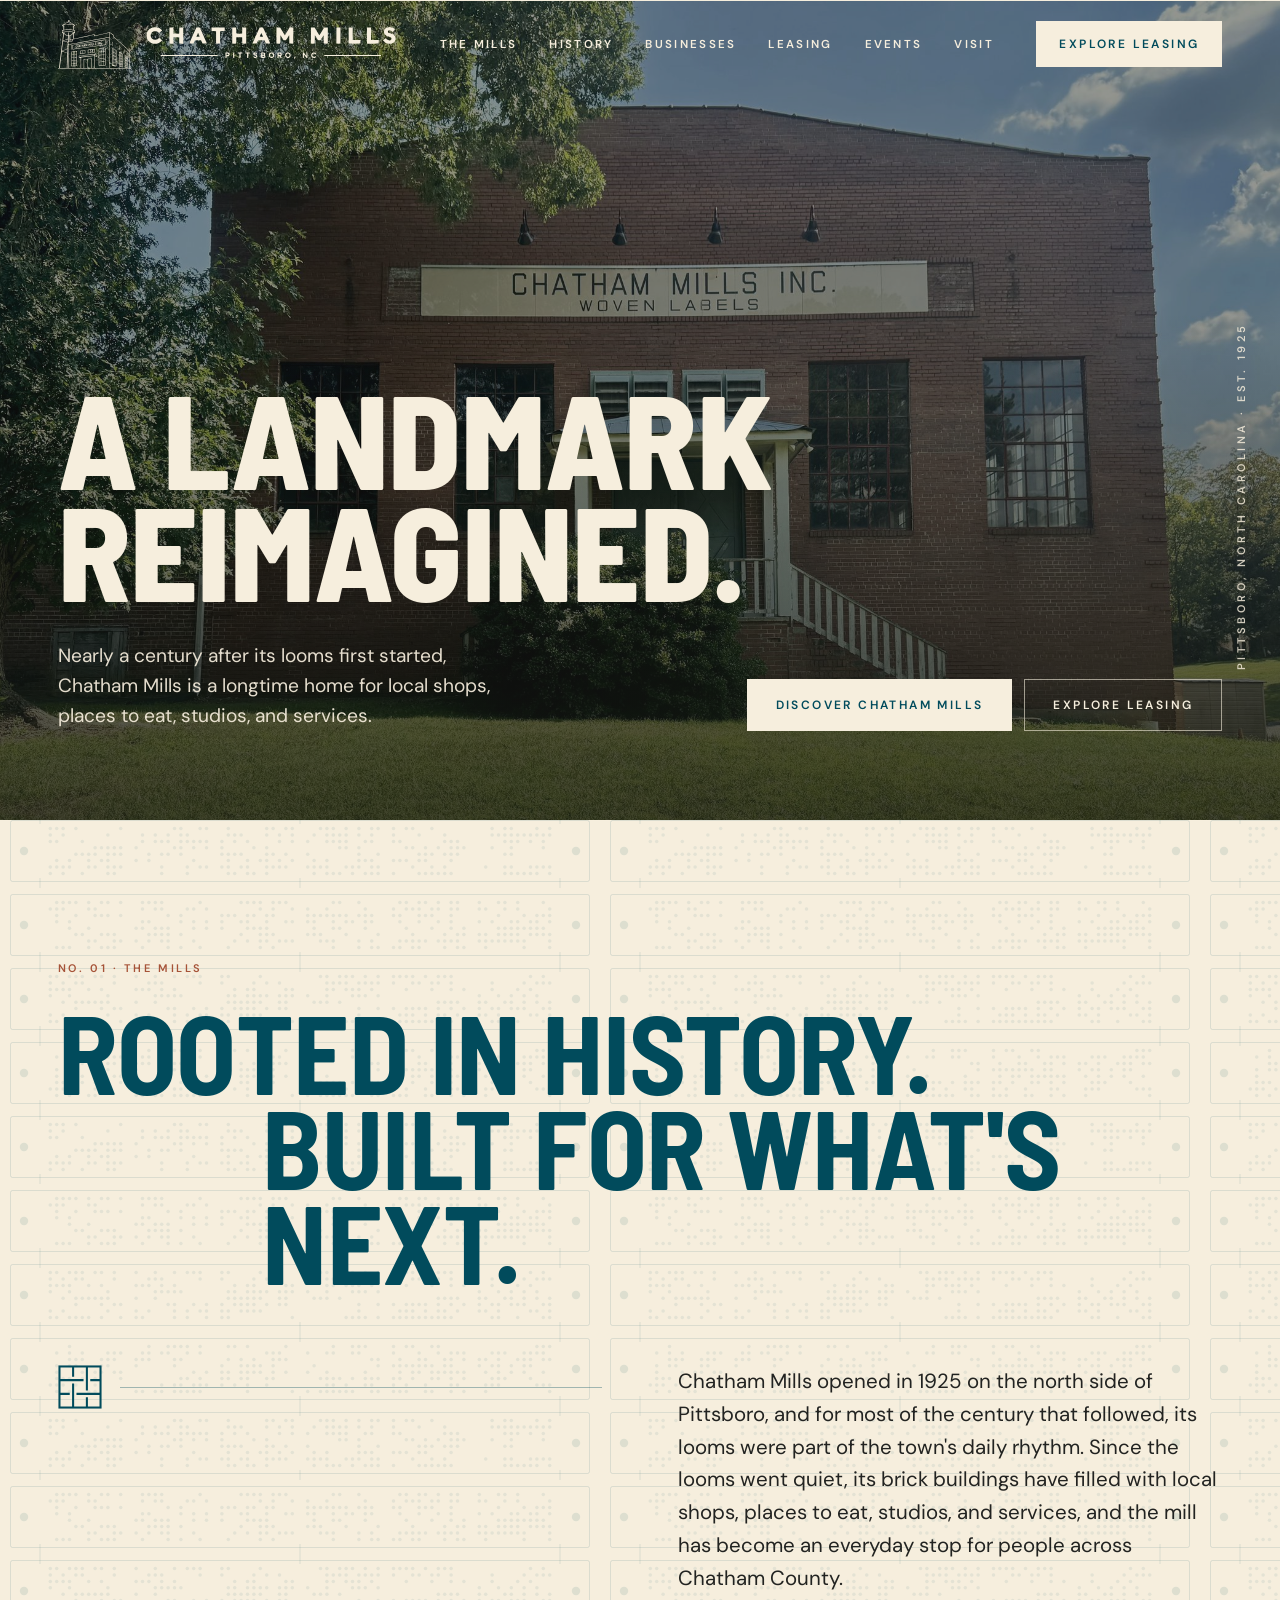
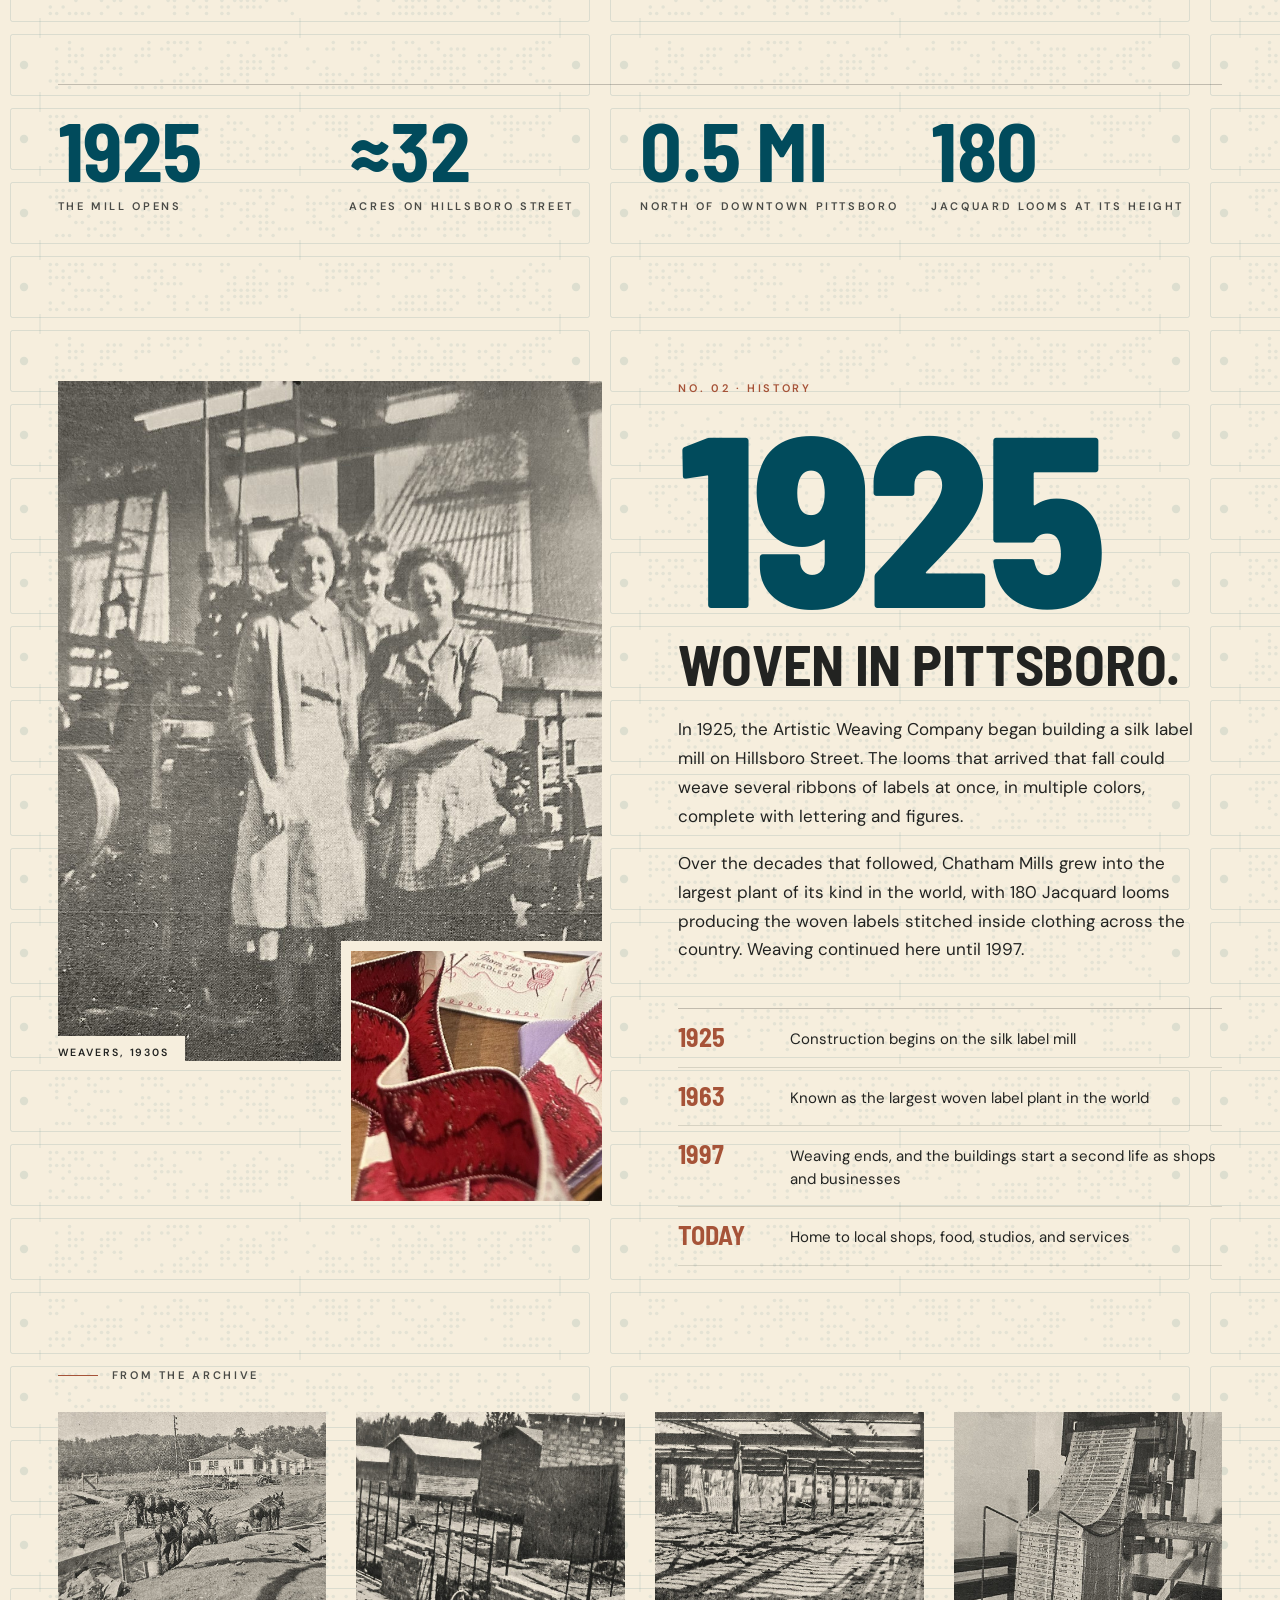
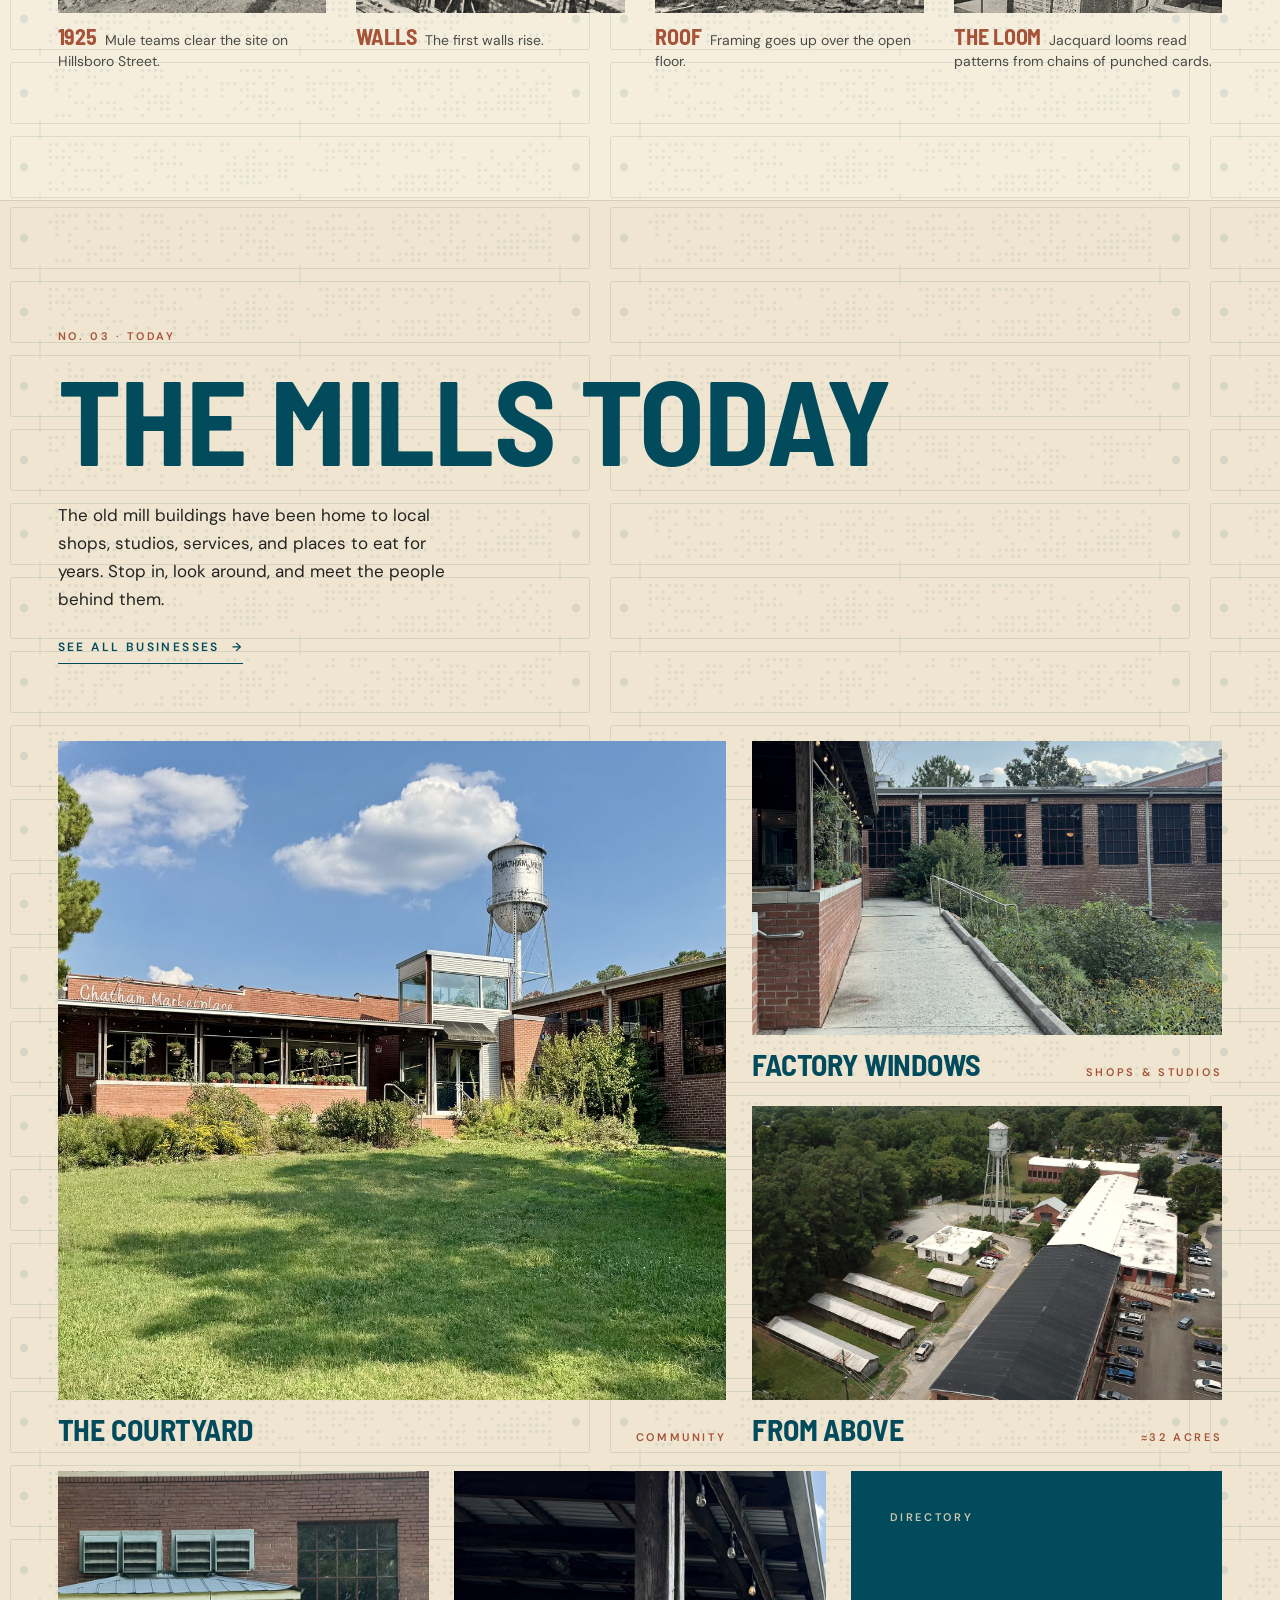
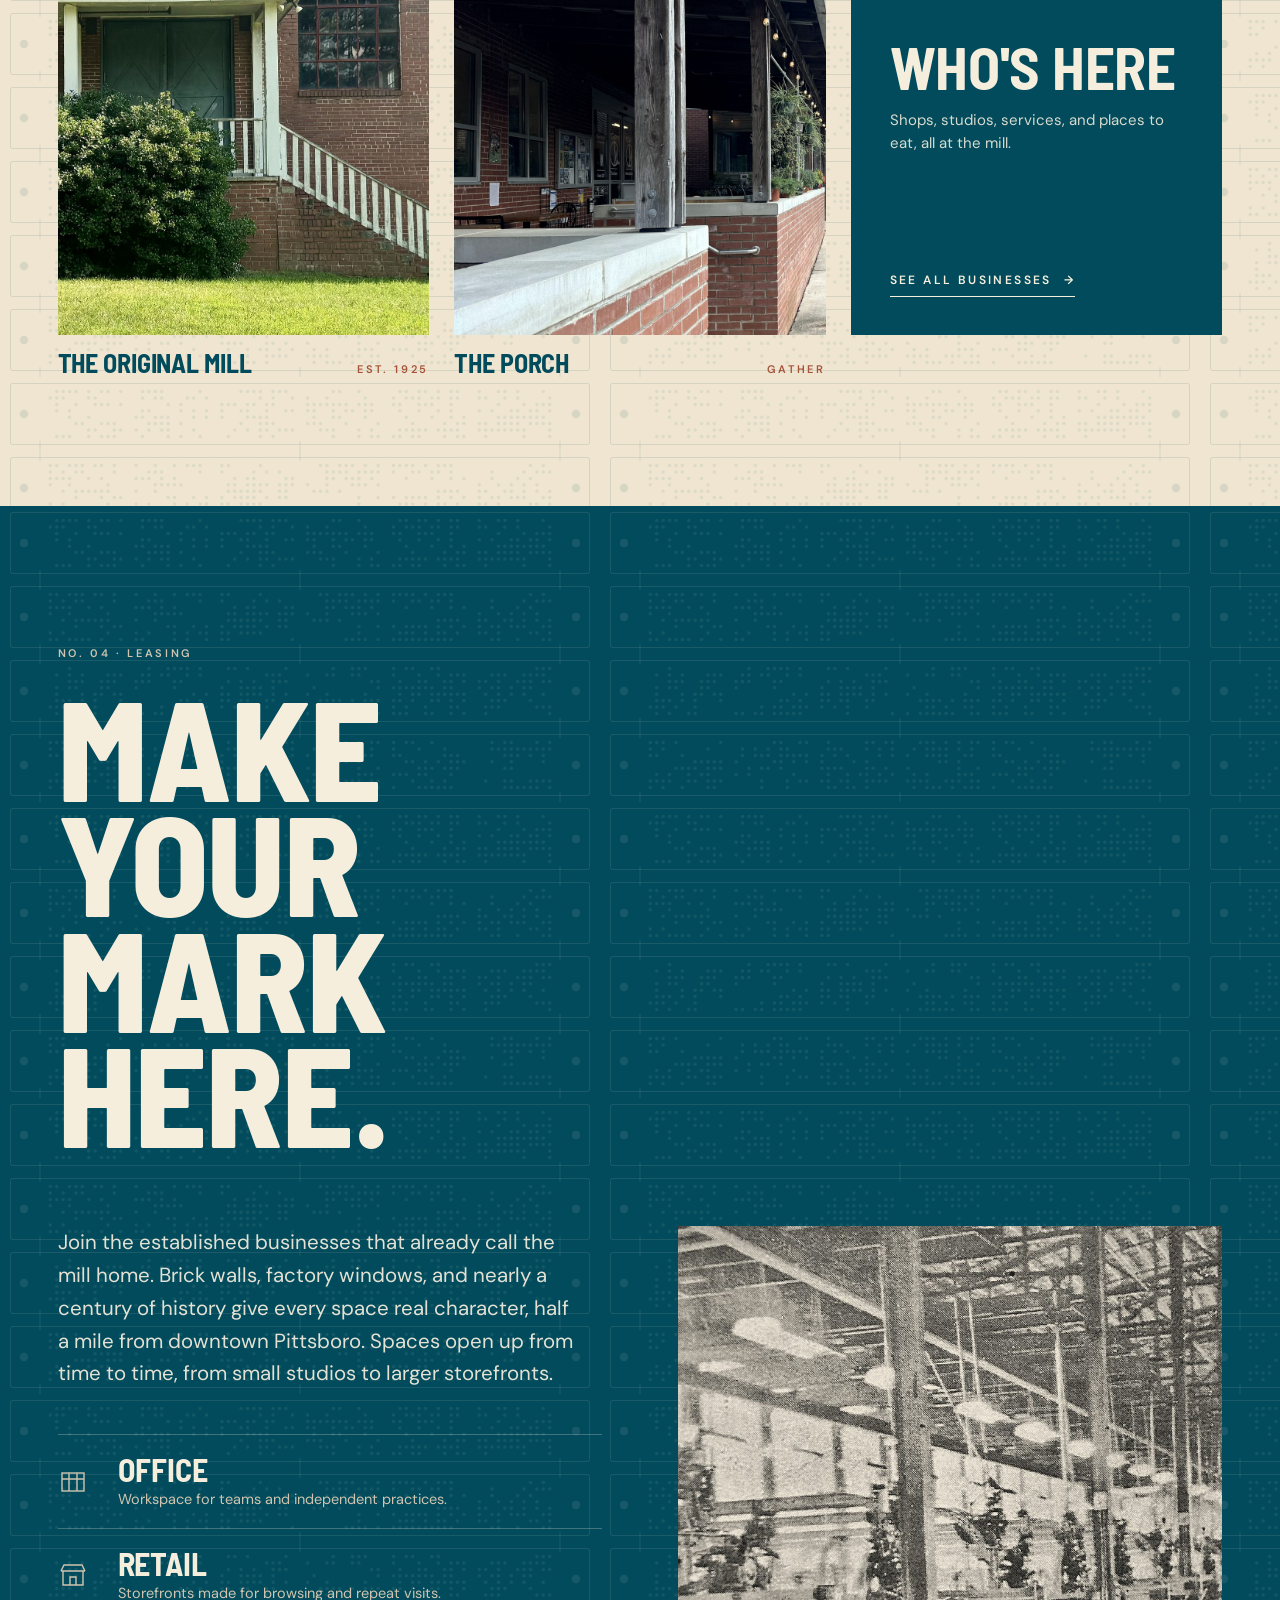
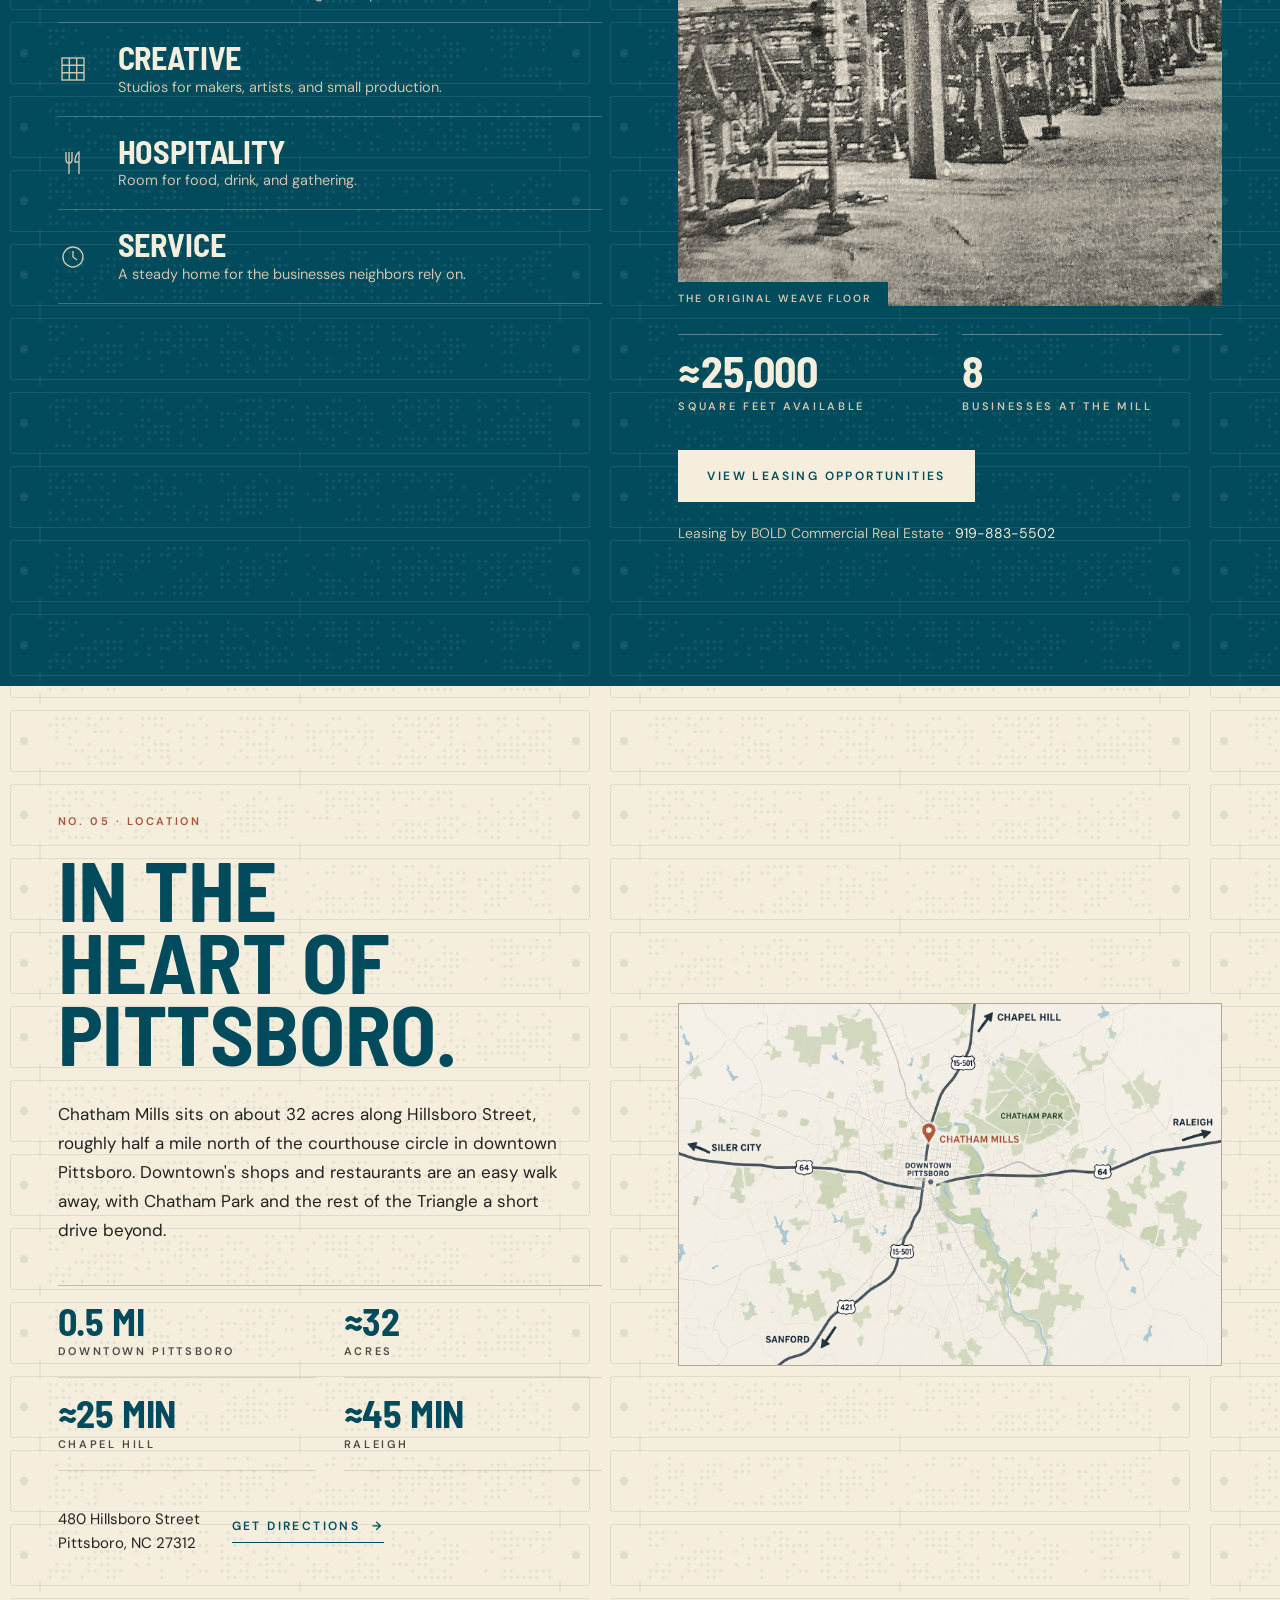
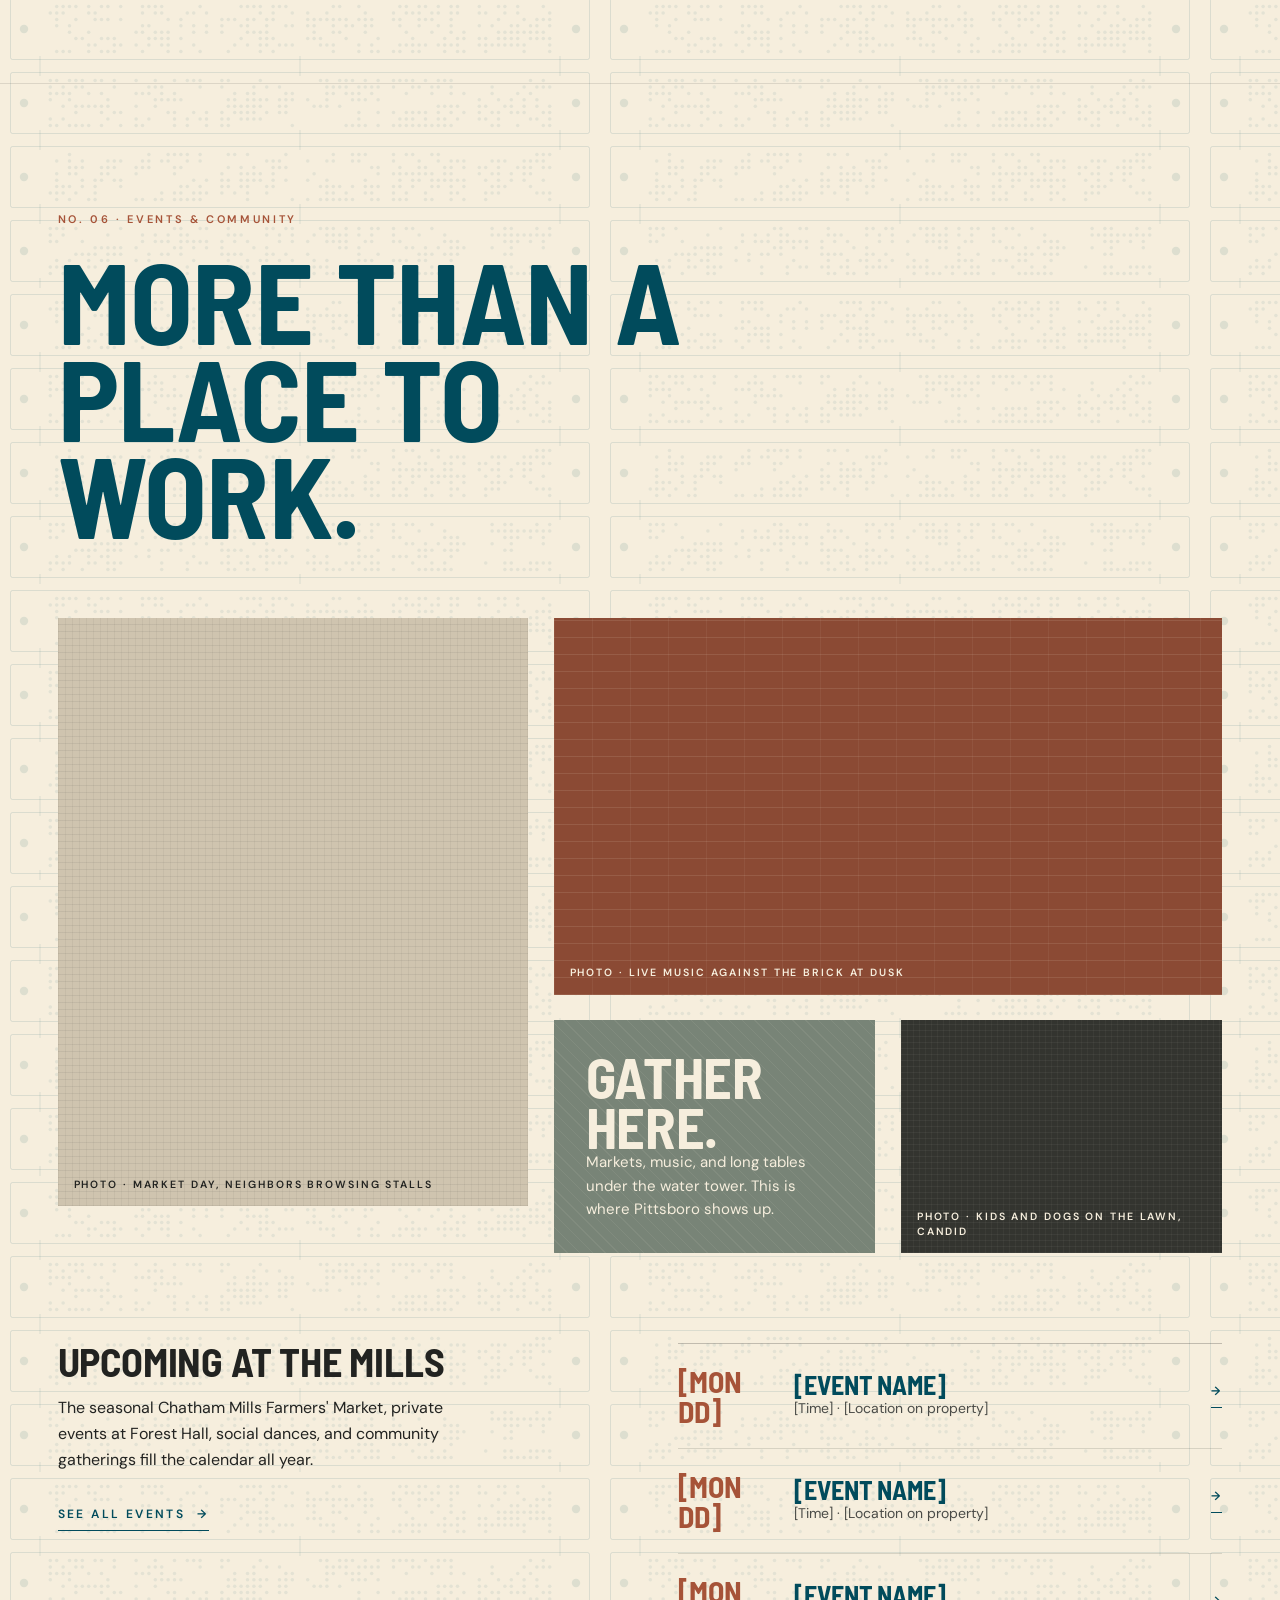
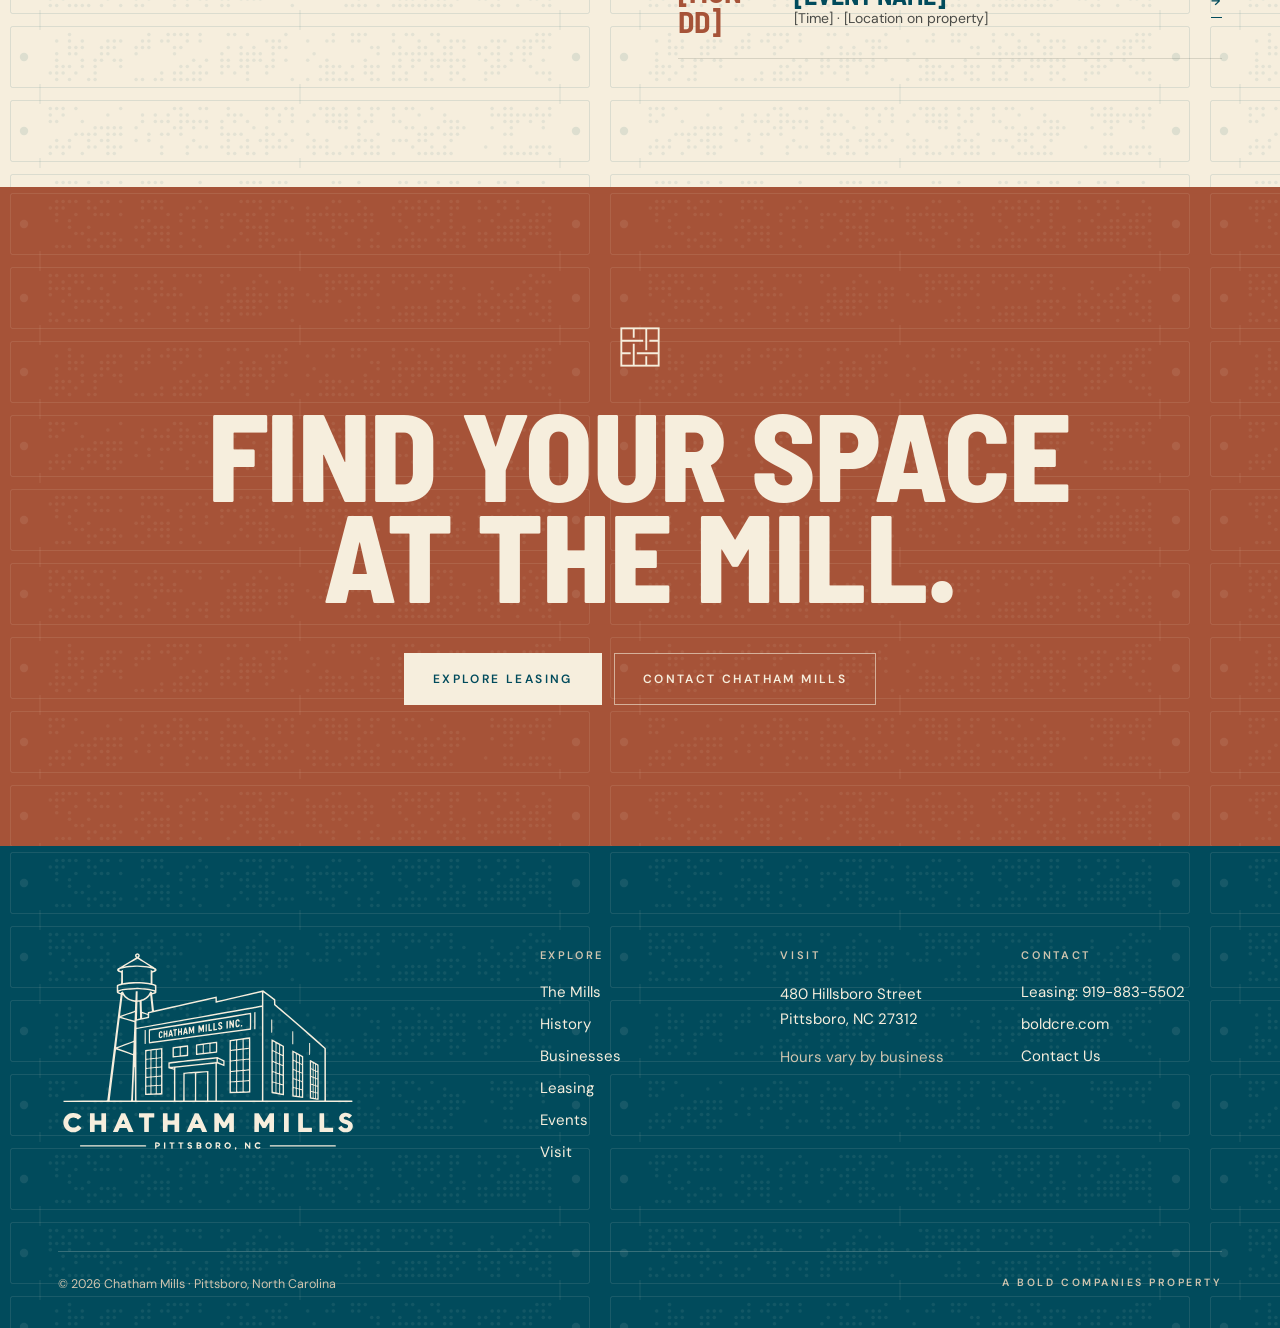
==== commit 78f2c9a6: "Add contact page, point leasing buttons to LoopNet, align Today row Co-Authored-By: Claude Opus 5.5 " ====
--- a/index.html
+++ b/index.html
@@ -38,7 +38,7 @@
 <a class="nl" href="#visit">Visit</a>
 </nav>
 <div style="display:flex;align-items:center;gap:12px">
-<a class="btn navcta" href="#leasing" style="min-height:46px;padding:0 22px">Explore Leasing</a>
+<a class="btn navcta" href="https://www.loopnet.com/Listing/480-Hillsboro-St-Pittsboro-NC/42048387/" style="min-height:46px;padding:0 22px">Explore Leasing</a>
 <button class="menubtn" type="button" aria-label="Open menu" aria-expanded="false" aria-controls="mobile-menu">
 <svg class="ic-open" width="20" height="20" viewBox="0 0 20 20" fill="none" stroke="currentColor" stroke-width="1.6" aria-hidden="true"><path d="M2 6h16M2 10h16M2 14h16"/></svg>
 <svg class="ic-close" width="20" height="20" viewBox="0 0 20 20" fill="none" stroke="currentColor" stroke-width="1.6" aria-hidden="true"><path d="M4 4l12 12M16 4L4 16"/></svg>
@@ -54,7 +54,7 @@
 <a class="ml disp" href="#leasing">Leasing</a>
 <a class="ml disp" href="#events">Events</a>
 <a class="ml disp" href="#visit">Visit</a>
-<a class="btn btn-cream" href="#leasing" style="margin-top:28px;align-self:flex-start">Explore Leasing</a>
+<a class="btn btn-cream" href="https://www.loopnet.com/Listing/480-Hillsboro-St-Pittsboro-NC/42048387/" style="margin-top:28px;align-self:flex-start">Explore Leasing</a>
 </div>
 
 <main id="main">
@@ -72,7 +72,7 @@
 <p class="rise d2" style="margin:0;max-width:470px;font-size:clamp(17px,1.5vw,20px);line-height:1.55;color:rgba(246,238,221,.92)">Nearly a century after its looms first started, Chatham Mills is a longtime home for local shops, places to eat, studios, and services.</p>
 <div class="rise d3" style="display:flex;flex-wrap:wrap;gap:12px">
 <a class="btn btn-cream" href="#mills">Discover Chatham Mills</a>
-<a class="btn btn-ghost-cream" href="#leasing">Explore Leasing</a>
+<a class="btn btn-ghost-cream" href="https://www.loopnet.com/Listing/480-Hillsboro-St-Pittsboro-NC/42048387/">Explore Leasing</a>
 </div>
 </div>
 </div>
@@ -181,11 +181,11 @@
 <figure class="ph unveil" style="aspect-ratio:4/5"><img class="zi" src="images/today-entrance.jpg" alt="The original mill entrance with a small portico, green doors, and white stair rail" loading="lazy" style="object-position:45% 50%"></figure>
 <div style="display:flex;justify-content:space-between;align-items:baseline;gap:16px;padding-top:16px"><span class="disp" style="font-size:26px;color:#014B5C">The Original Mill</span><span class="lbl" style="color:#A65338">Est. 1925</span></div>
 </a>
-<a href="#events" style="grid-column:span 4;display:flex;flex-direction:column;text-decoration:none;color:#222321;margin-top:clamp(0px,6vw,88px)">
+<a href="#events" style="grid-column:span 4;display:flex;flex-direction:column;text-decoration:none;color:#222321">
 <figure class="ph unveil" style="aspect-ratio:4/5"><img class="zi" src="images/today-porch.jpg" alt="A covered porch with string lights along the brick building" loading="lazy" style="object-position:40% 50%"></figure>
 <div style="display:flex;justify-content:space-between;align-items:baseline;gap:16px;padding-top:16px"><span class="disp" style="font-size:26px;color:#014B5C">The Porch</span><span class="lbl" style="color:#A65338">Gather</span></div>
 </a>
-<a class="weave-lt" href="businesses.html" style="grid-column:span 4;aspect-ratio:4/5;box-sizing:border-box;padding:clamp(28px,3vw,40px);display:flex;flex-direction:column;justify-content:space-between;text-decoration:none;color:#F6EEDD;background-color:#014B5C">
+<a href="businesses.html" style="grid-column:span 4;aspect-ratio:4/5;box-sizing:border-box;padding:clamp(28px,3vw,40px);display:flex;flex-direction:column;justify-content:space-between;text-decoration:none;color:#F6EEDD;background-color:#014B5C">
 <span class="lbl" style="color:#CFC4AF">Directory</span>
 <span><span class="disp" style="display:block;font-size:clamp(44px,4.6vw,68px);line-height:.88">Who's Here</span><span style="display:block;margin-top:16px;font-size:15px;line-height:1.55;color:rgba(246,238,221,.88)">Shops, studios, services, and places to eat, all at the mill.</span></span>
 <span class="tl" style="align-self:flex-start;color:#F6EEDD">See All Businesses <span class="ar" aria-hidden="true">→</span></span>
@@ -301,8 +301,8 @@
 <svg class="reveal" width="40" height="40" viewBox="0 0 30 30" fill="none" stroke="#F6EEDD" stroke-width="1.4" aria-hidden="true"><rect x="1" y="1" width="28" height="28"/><path d="M1 10.3H17.4M22 10.3H29M1 19.7H8M12.6 19.7H29M10.3 1V8M10.3 12.6V29M19.7 1V17.4M19.7 22V29"/></svg>
 <h2 class="disp reveal" style="margin:36px 0 0;font-size:clamp(42px,9.6vw,168px);font-weight:800;line-height:.82">Find Your Space<br>at the Mill.</h2>
 <div class="reveal" style="display:flex;flex-wrap:wrap;justify-content:center;gap:12px;margin-top:48px">
-<a class="btn btn-cream" href="#leasing">Explore Leasing</a>
-<a class="btn btn-ghost-cream" href="https://boldcre.com">Contact Chatham Mills</a>
+<a class="btn btn-cream" href="https://www.loopnet.com/Listing/480-Hillsboro-St-Pittsboro-NC/42048387/">Explore Leasing</a>
+<a class="btn btn-ghost-cream" href="contact.html">Contact Chatham Mills</a>
 </div>
 </div>
 </section>
@@ -337,7 +337,7 @@
 <ul style="list-style:none;margin:18px 0 0;padding:0;display:flex;flex-direction:column;gap:12px;font-size:15px">
 <li><a class="fl" href="tel:+19198835502">Leasing: 919-883-5502</a></li>
 <li><a class="fl" href="https://boldcre.com">boldcre.com</a></li>
-<li><a class="fl" href="#leasing">Leasing Inquiries</a></li>
+<li><a class="fl" href="contact.html">Contact Us</a></li>
 </ul>
 </div>
 </div>
--- a/styles.css
+++ b/styles.css
@@ -57,8 +57,6 @@
 .tl .ar{display:inline-block;transition:transform .45s cubic-bezier(.2,.7,.2,1)}
 .tl:hover .ar{transform:translateX(6px)}
 .fl{color:#F6EEDD;text-decoration:none}.fl:hover{color:#CFC4AF}
-input.field{font:inherit;font-size:15px;color:#222321;background:#F6EEDD;border:1px solid #222321;border-radius:0;min-height:52px;padding:0 16px;box-sizing:border-box}
-input.field:focus{outline:2px solid #014B5C;outline-offset:2px}
 
 /* Navigation: transparent over the hero, cream once you scroll */
 .site-nav{position:sticky;top:0;z-index:50;height:88px;margin-bottom:-88px;background:transparent;color:#F6EEDD;border-bottom:1px solid transparent;transition:background .5s,color .5s,border-color .5s}
@@ -96,6 +94,12 @@
 
 @media (max-width:520px){.nav-word{height:30px!important}.nav-mark{height:40px!important}}
 
+.field{font:inherit;font-size:15px;color:#222321;background:#FFFDF8;border:1px solid rgba(34,35,33,.45);border-radius:0;min-height:52px;padding:12px 16px;box-sizing:border-box;width:100%;display:block}
+.field:focus{outline:2px solid #014B5C;outline-offset:2px;border-color:#014B5C}
+textarea.field{min-height:180px;resize:vertical}
+select.field{appearance:none;background-image:linear-gradient(45deg,transparent 50%,#222321 50%),linear-gradient(135deg,#222321 50%,transparent 50%);background-position:calc(100% - 22px) 50%,calc(100% - 16px) 50%;background-size:6px 6px;background-repeat:no-repeat;padding-right:44px}
+.flbl{display:block;margin-bottom:8px;font-size:11px;font-weight:600;letter-spacing:.2em;text-transform:uppercase;color:#4A4B47}
+
 /* Motion */
 @keyframes rise{from{opacity:0;transform:translateY(28px)}to{opacity:1;transform:none}}
 @keyframes unveil{from{clip-path:inset(0 0 100% 0)}to{clip-path:inset(0 0 0 0)}}
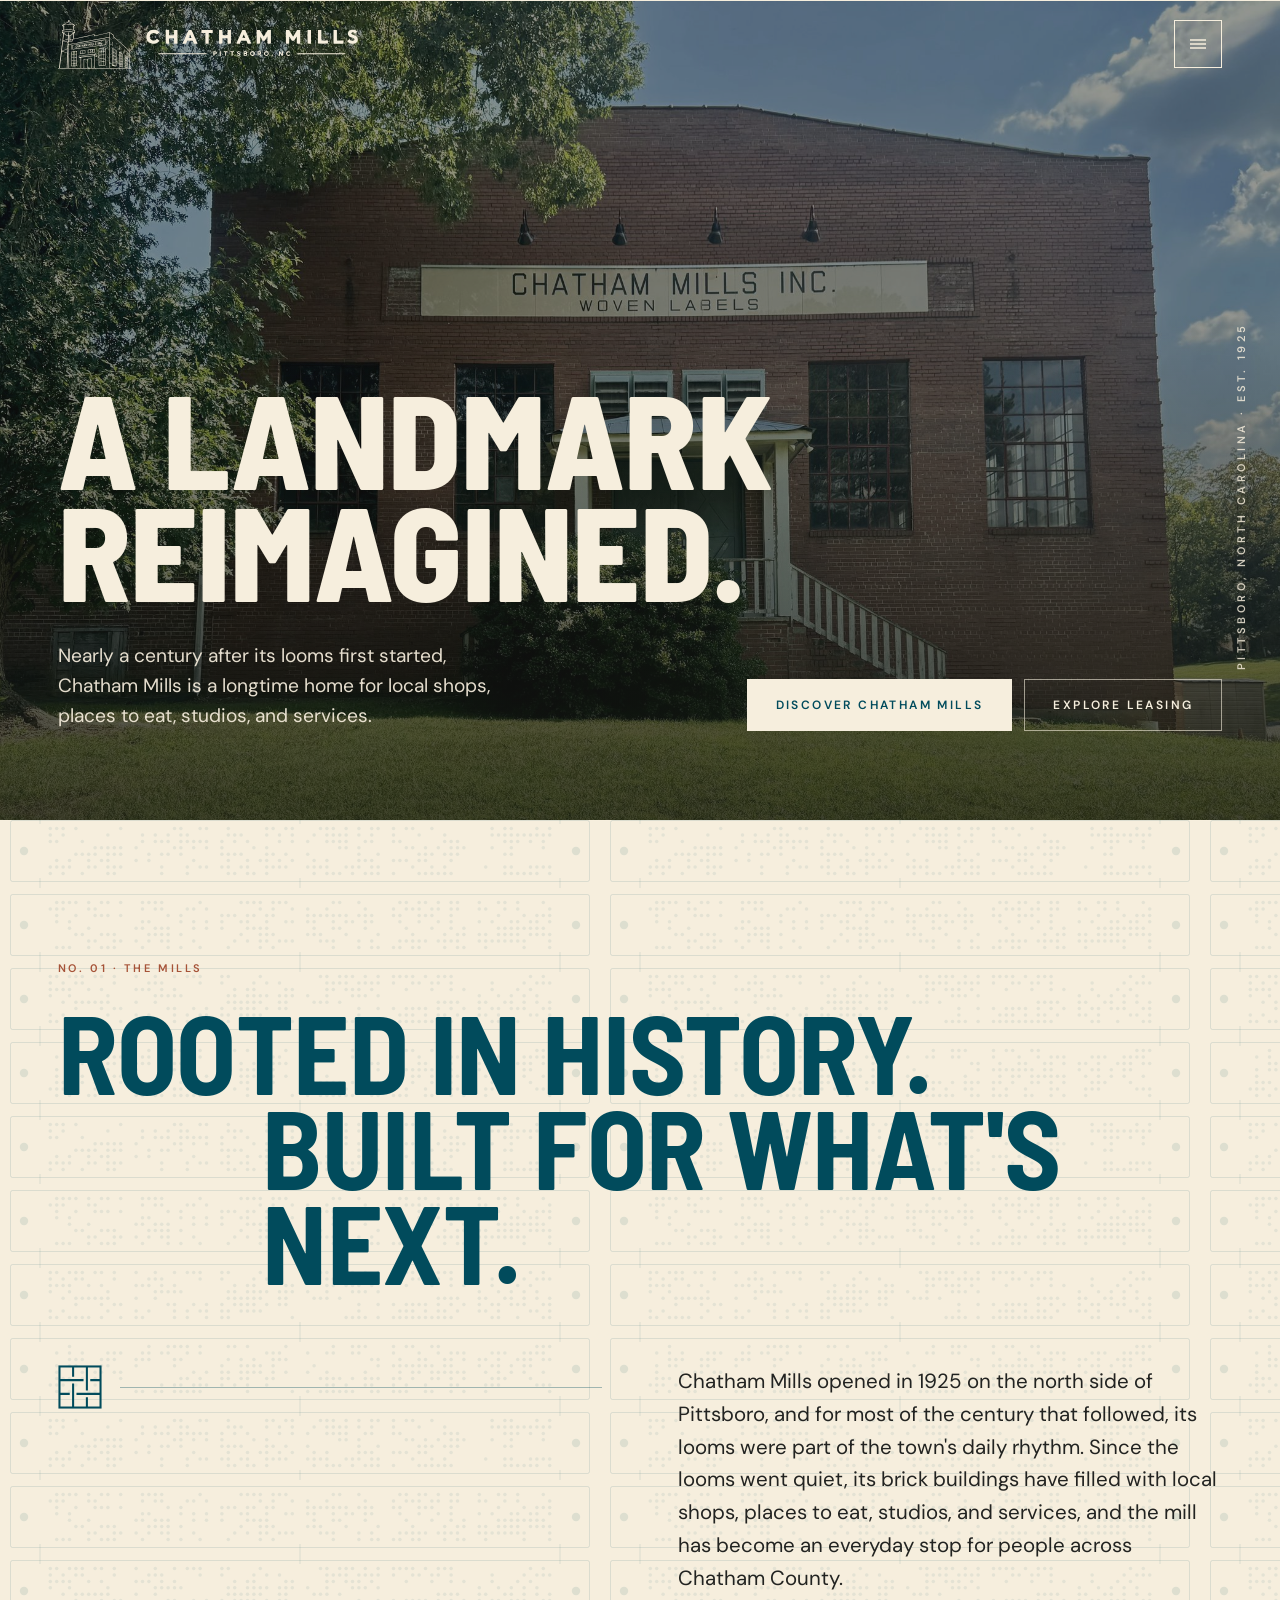
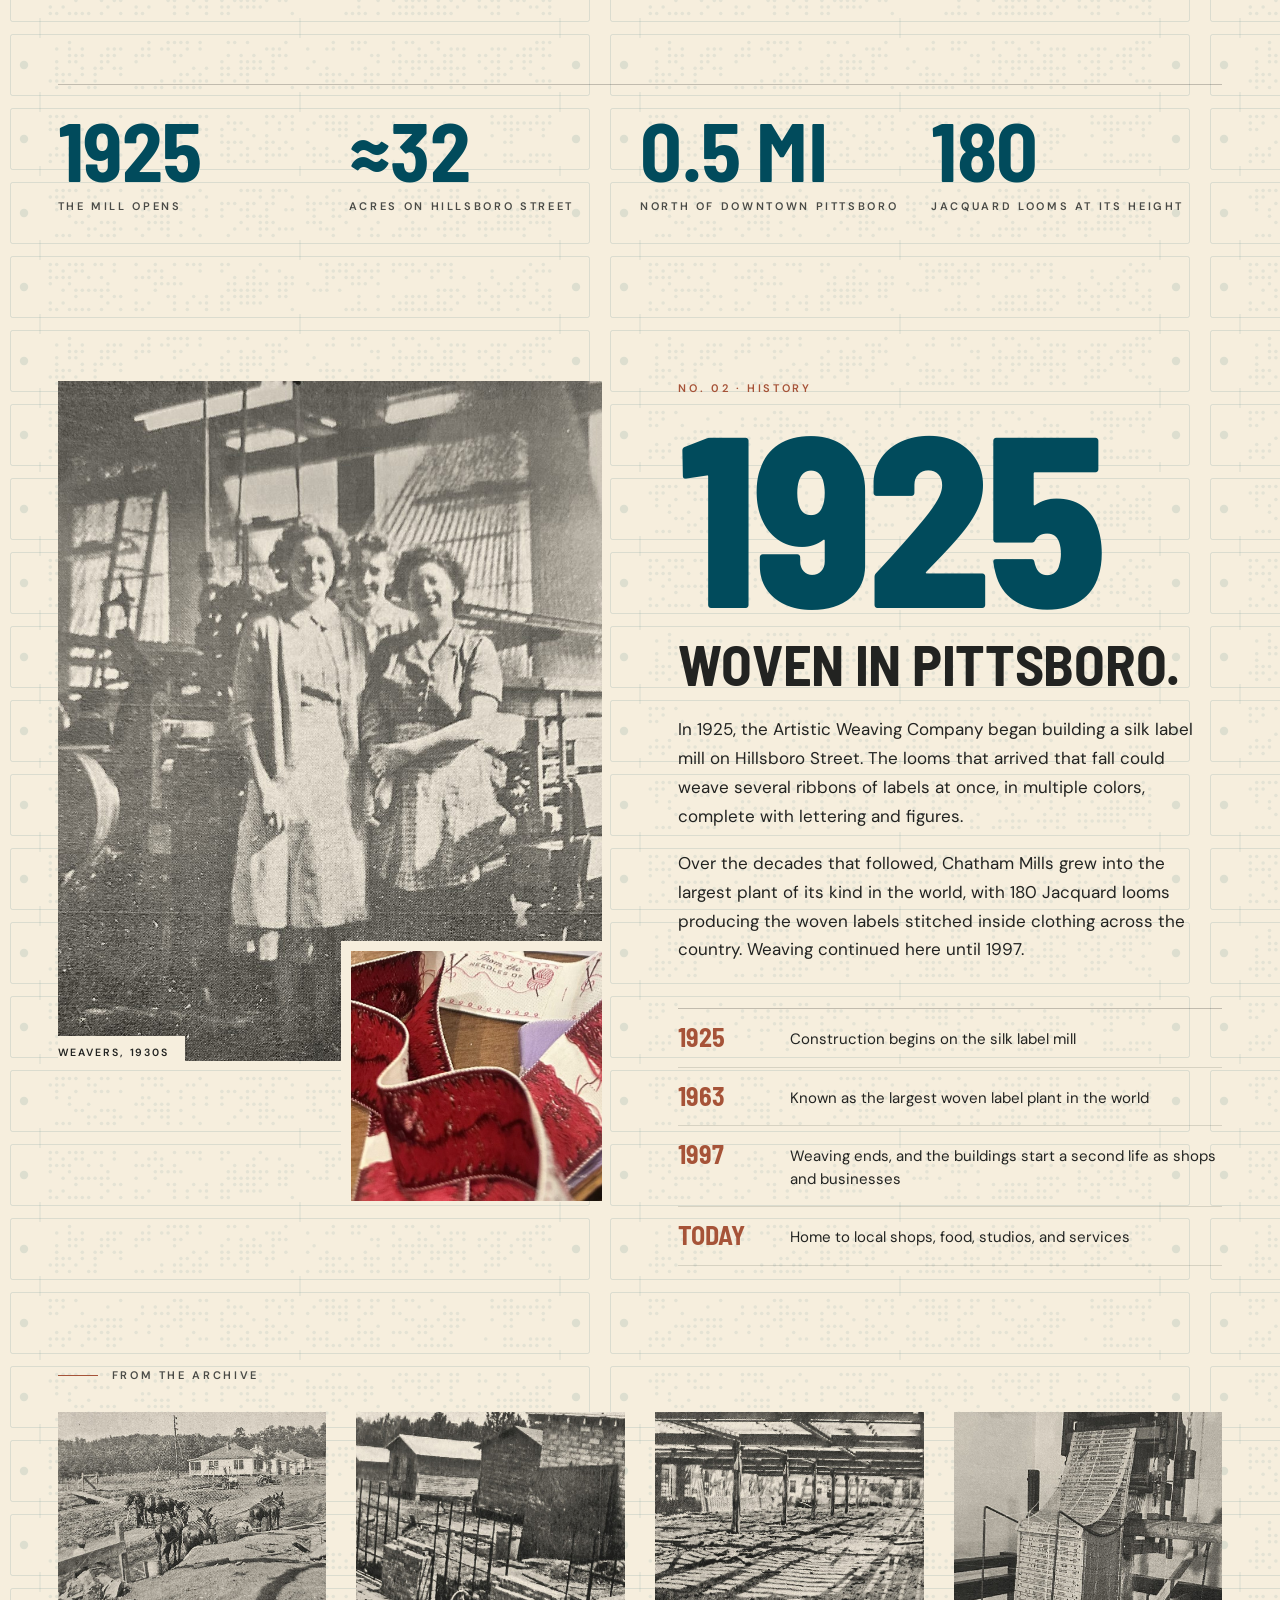
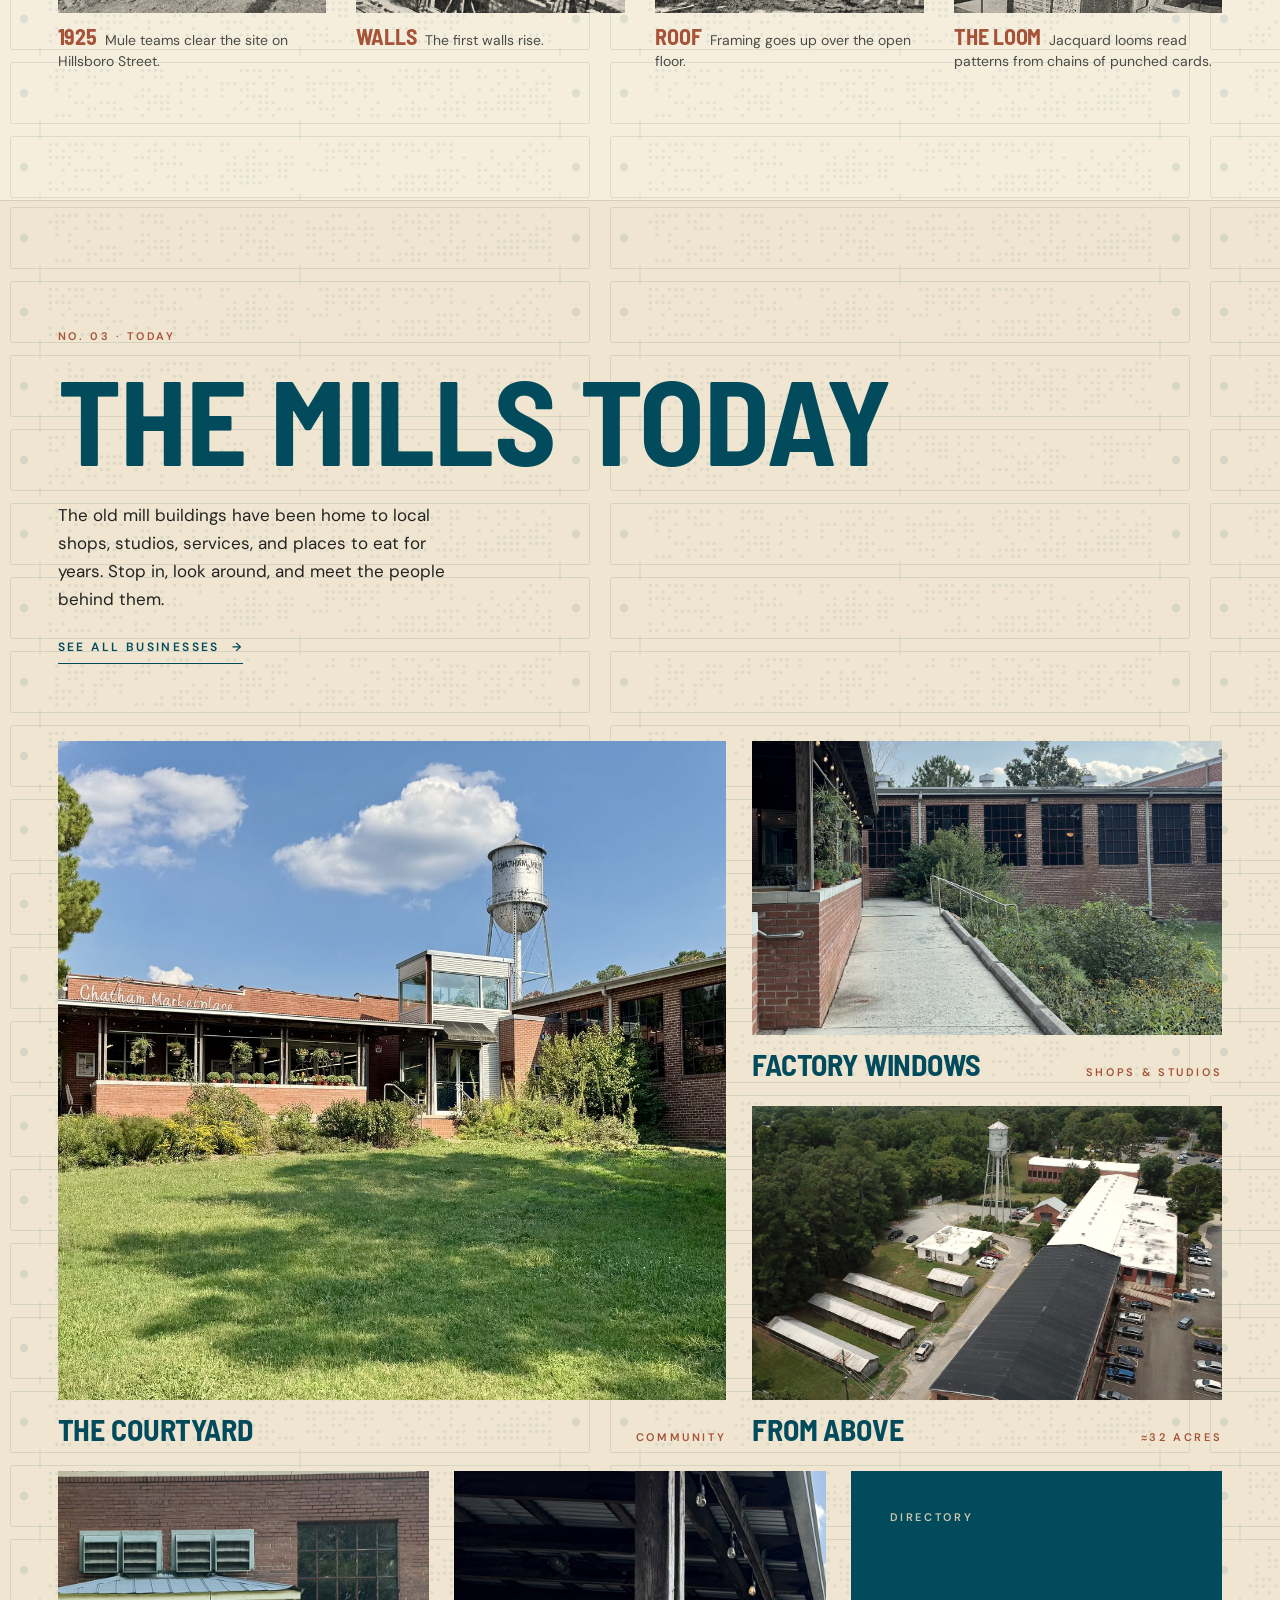
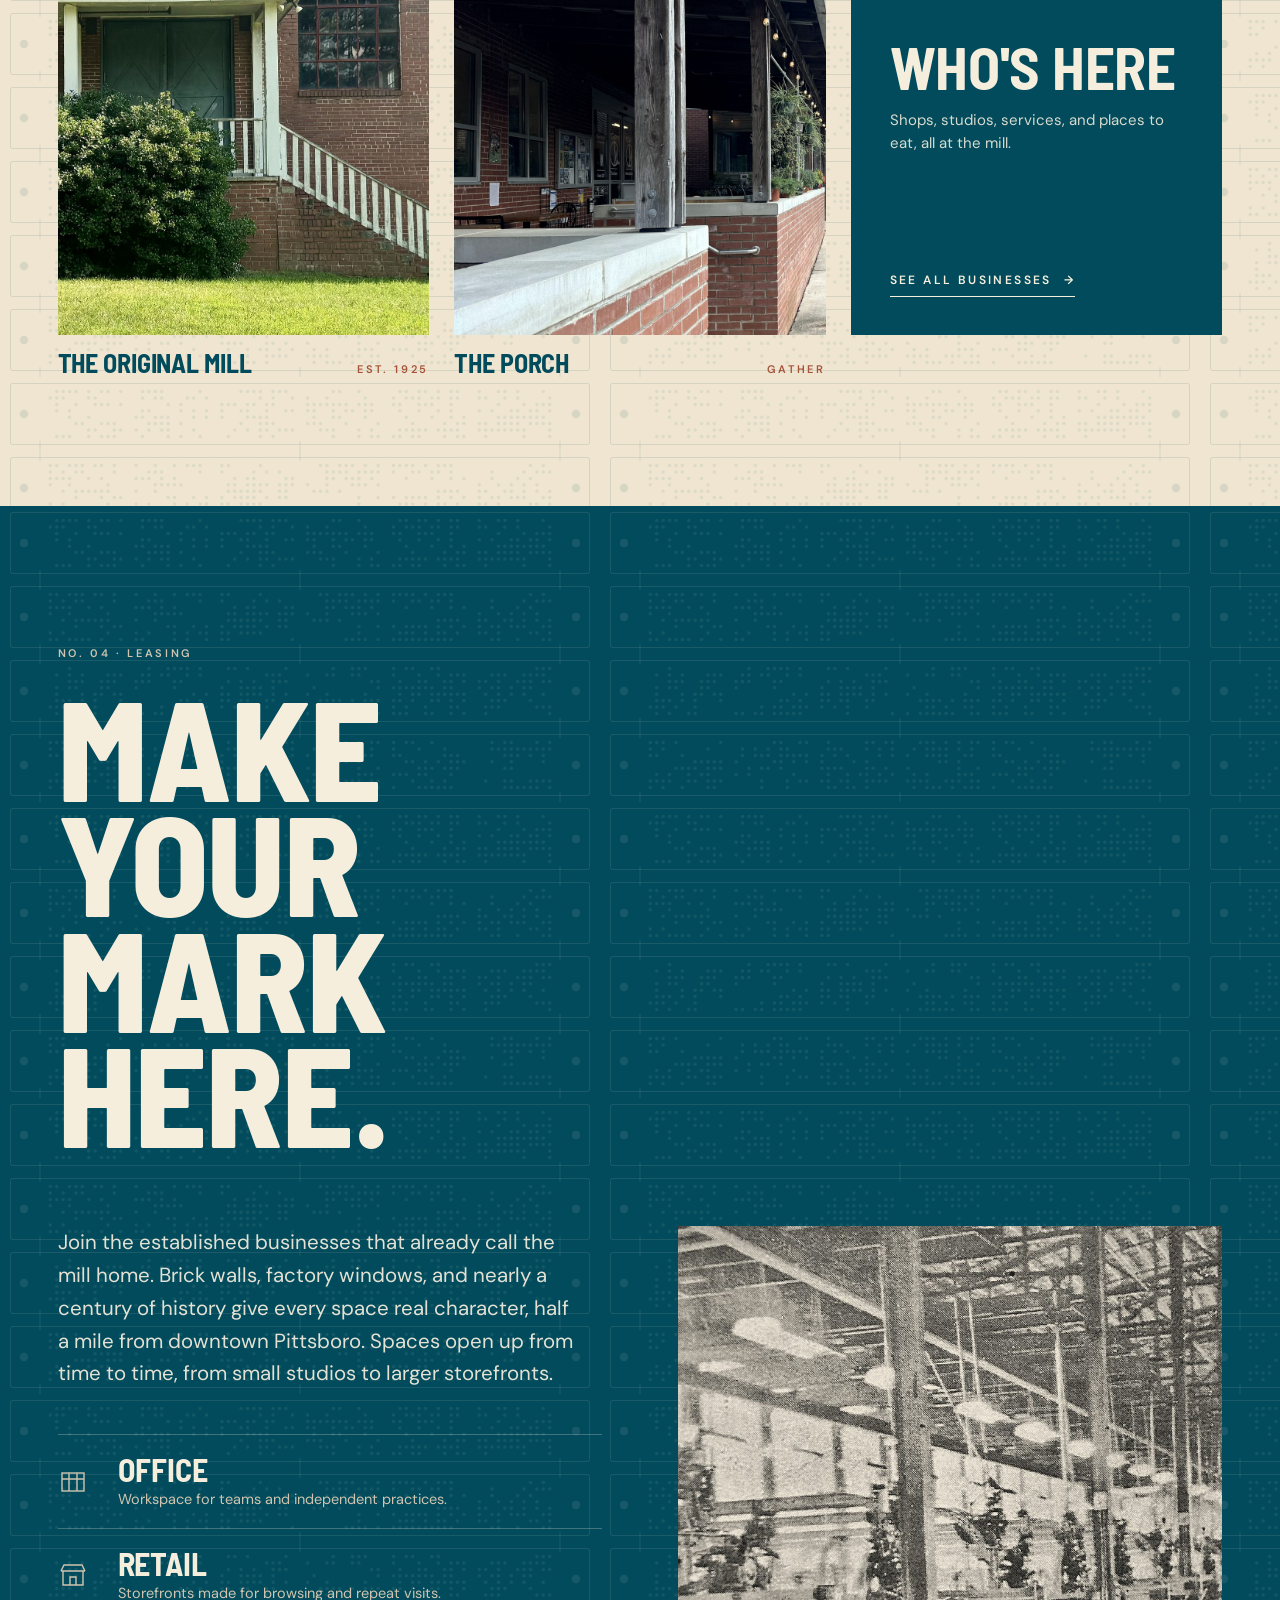
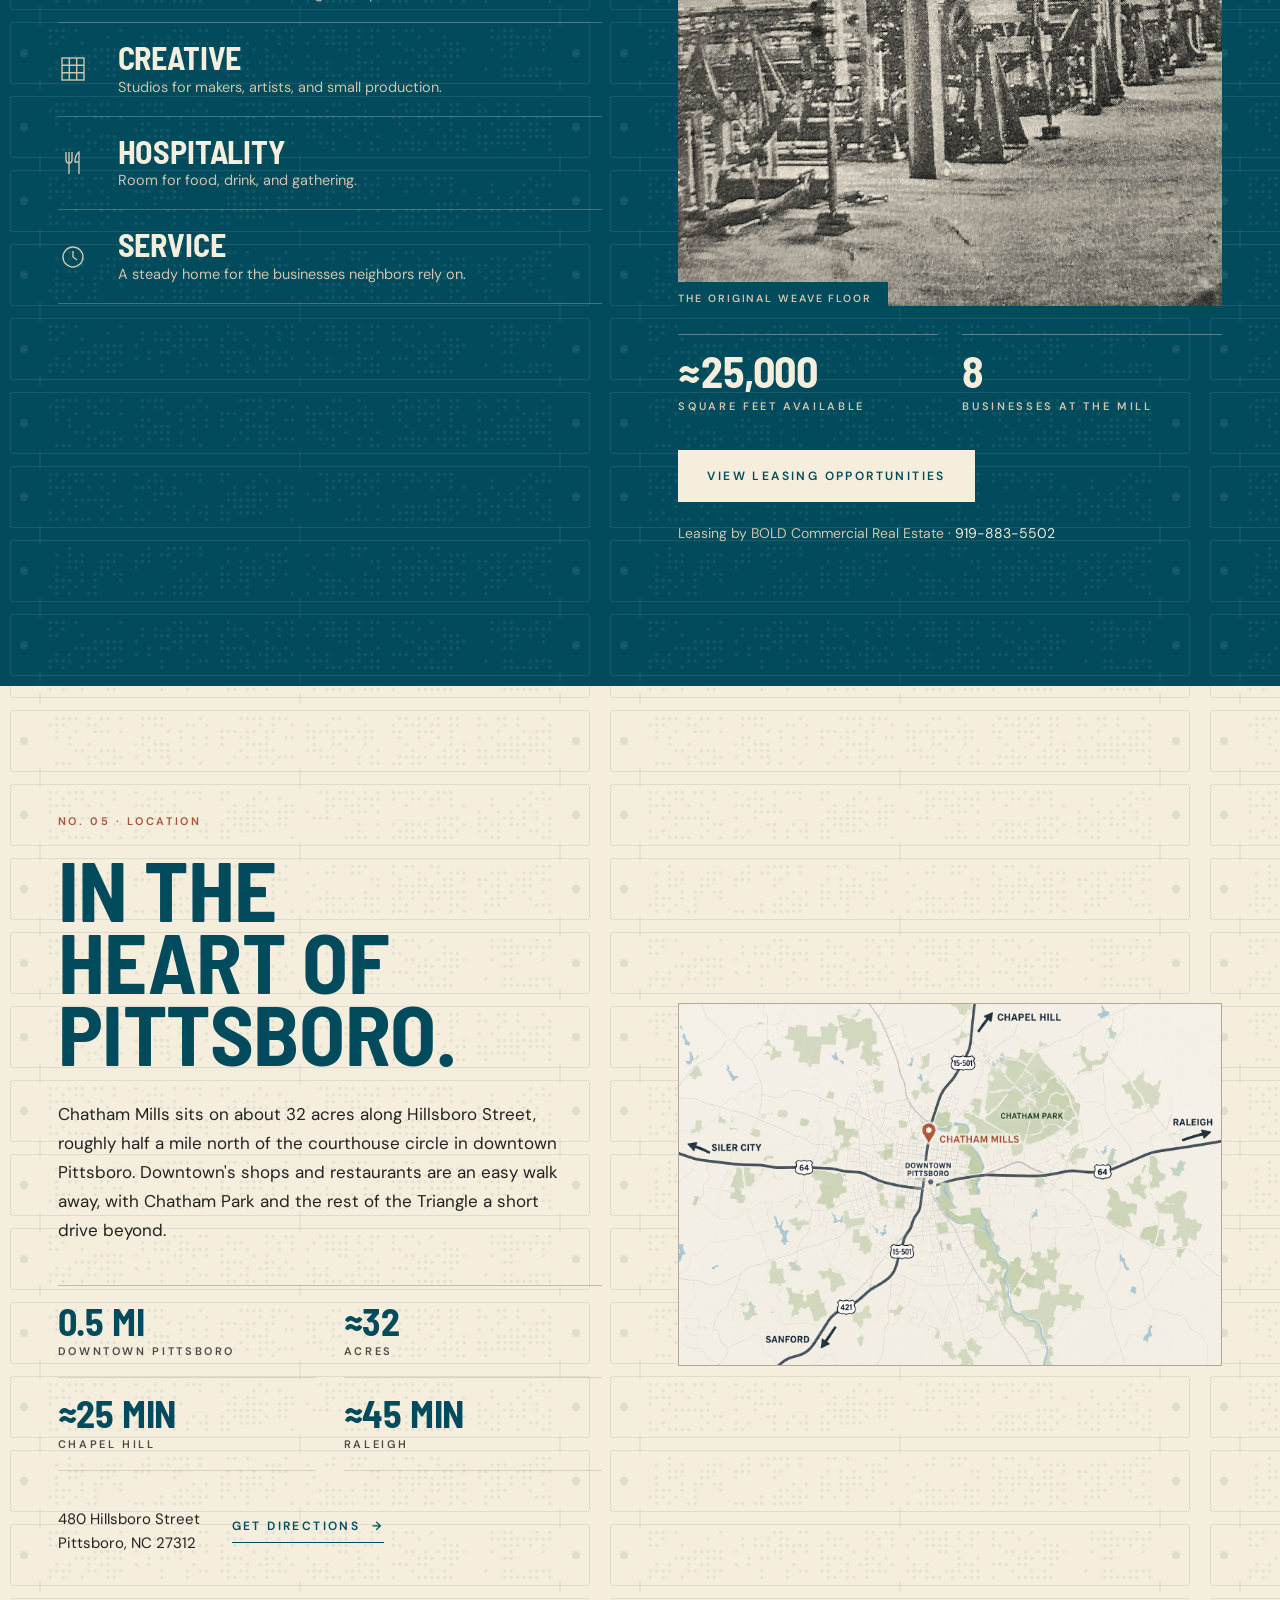
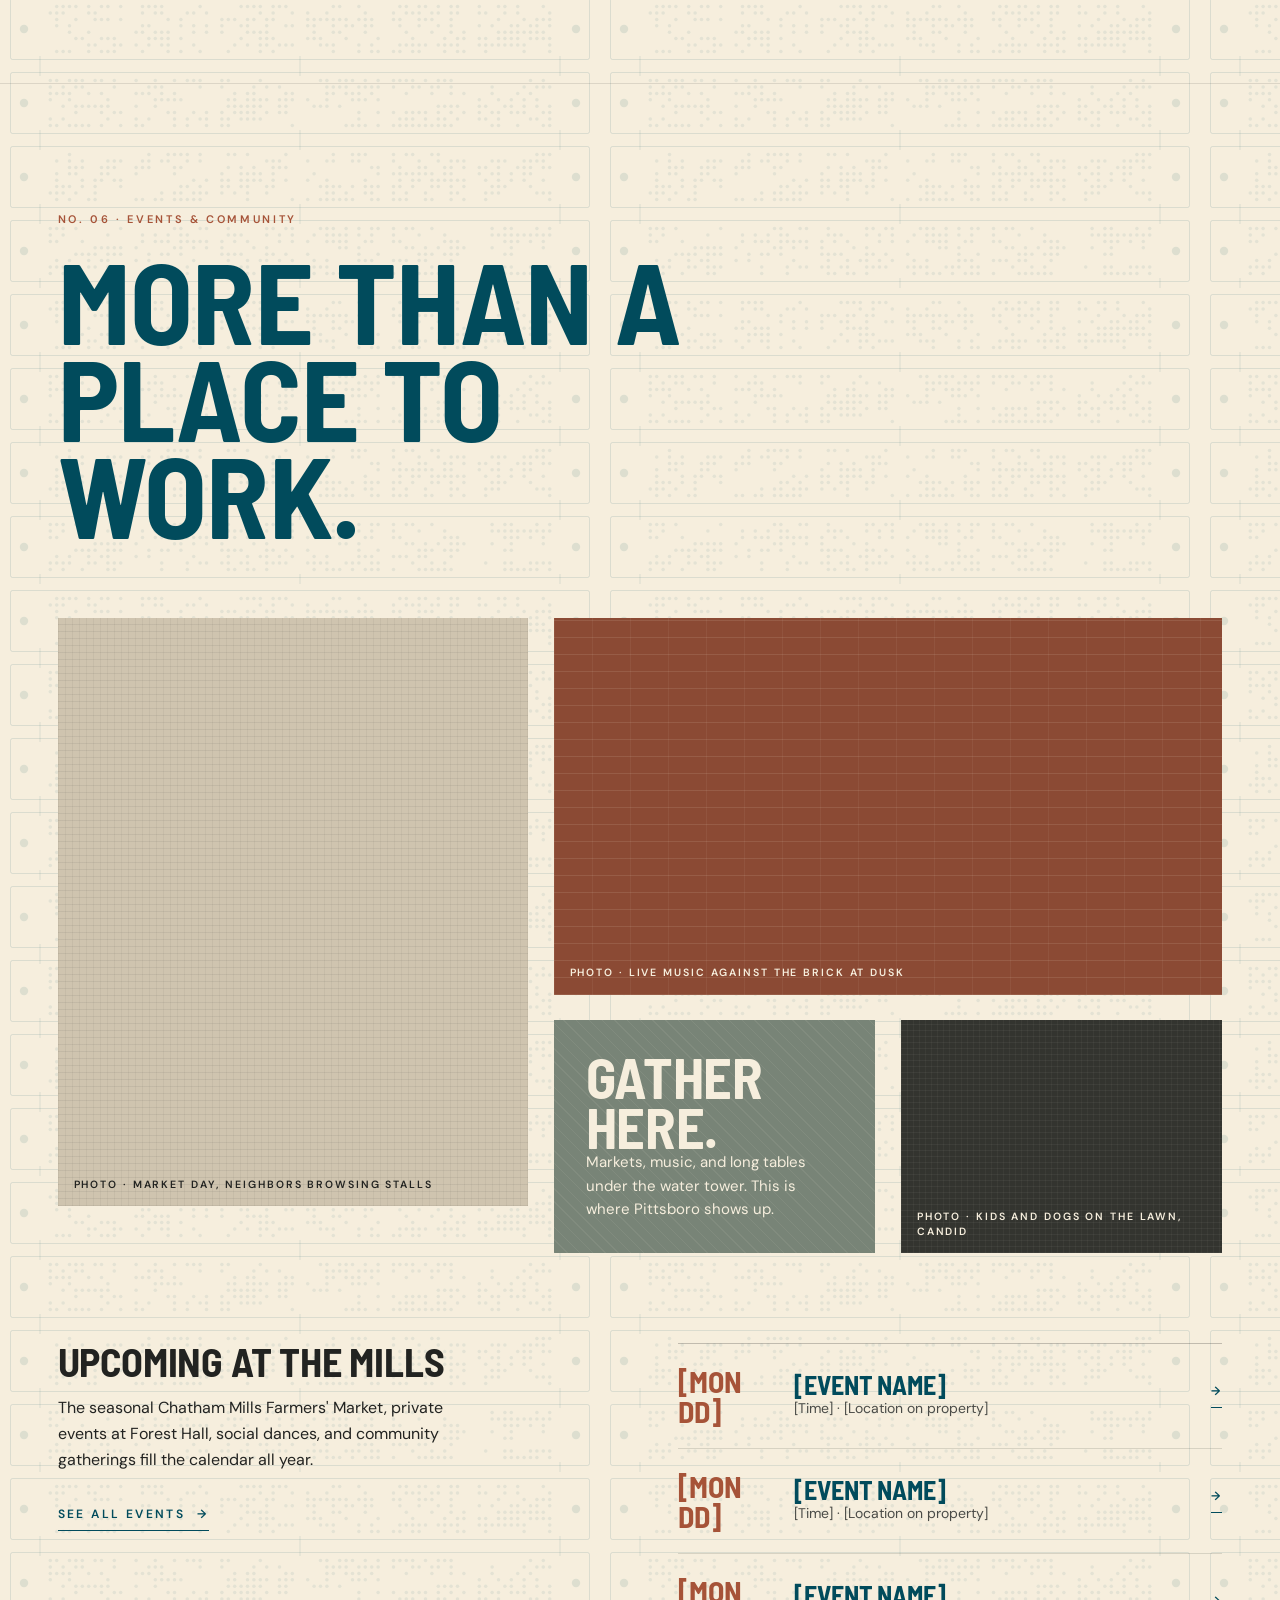
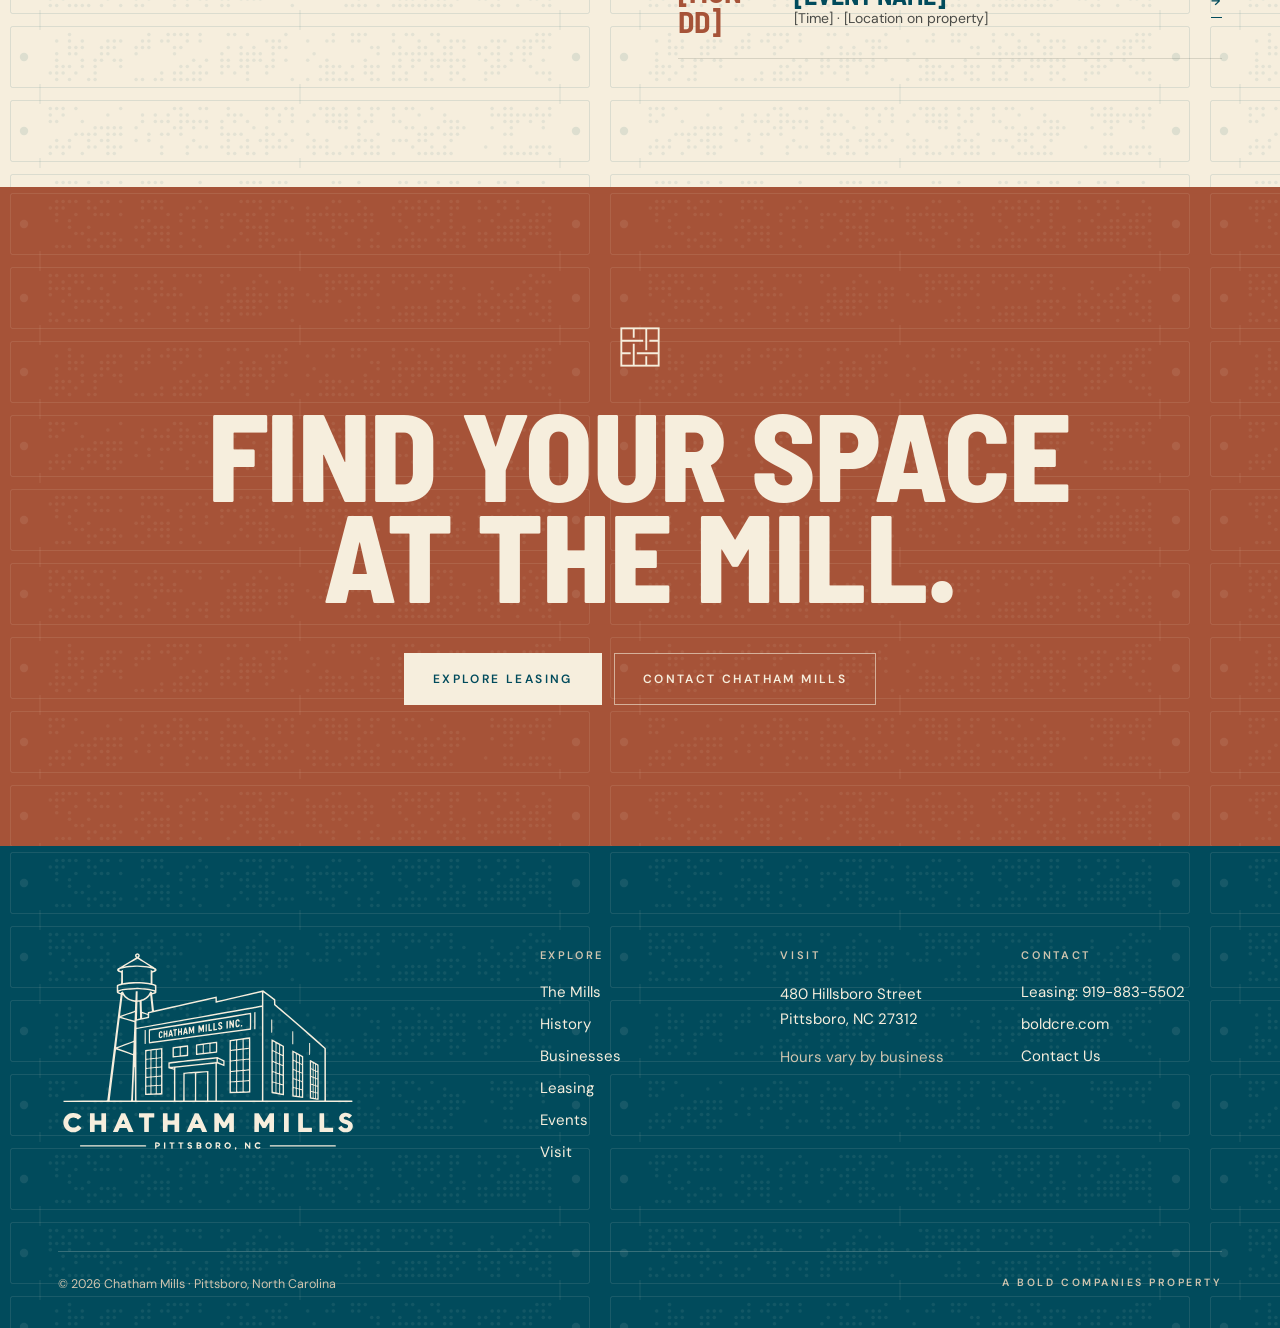
==== commit 0ede7cd0: "Add Contact button to the top nav Co-Authored-By: Claude Opus 5.5 <noreply@anthropic.com> Claude-Ses" ====
--- a/index.html
+++ b/index.html
@@ -23,13 +23,13 @@
 <!-- NAVIGATION -->
 <header class="site-nav">
 <div class="wrap" style="height:100%;display:flex;align-items:center;justify-content:space-between;gap:24px">
-<a href="#top" aria-label="Chatham Mills home" style="display:flex;align-items:center;gap:14px;text-decoration:none;color:inherit">
+<a href="#top" aria-label="Chatham Mills home" style="display:flex;flex-shrink:0;align-items:center;gap:14px;text-decoration:none;color:inherit">
 <img class="logo-light nav-mark" src="images/logo-mark-cream.svg" alt="" style="height:50px;width:auto">
-<img class="logo-light nav-word" src="images/logo-wordmark-cream.svg" alt="Chatham Mills, Pittsboro, NC" style="height:40px;width:auto">
+<img class="logo-light nav-word" src="images/logo-wordmark-cream.svg" alt="Chatham Mills, Pittsboro, NC" style="height:34px;width:auto">
 <img class="logo-dark nav-mark" src="images/logo-mark-charcoal.svg" alt="" style="height:50px;width:auto">
-<img class="logo-dark nav-word" src="images/logo-wordmark-charcoal.svg" alt="Chatham Mills, Pittsboro, NC" style="height:40px;width:auto">
-</a>
-<nav class="navlinks" aria-label="Primary" style="display:flex;align-items:center;gap:32px">
+<img class="logo-dark nav-word" src="images/logo-wordmark-charcoal.svg" alt="Chatham Mills, Pittsboro, NC" style="height:34px;width:auto">
+</a>
+<nav class="navlinks" aria-label="Primary" style="display:flex;align-items:center;gap:clamp(16px,1.7vw,28px)">
 <a class="nl" href="#mills">The Mills</a>
 <a class="nl" href="#history">History</a>
 <a class="nl" href="businesses.html">Businesses</a>
@@ -38,7 +38,8 @@
 <a class="nl" href="#visit">Visit</a>
 </nav>
 <div style="display:flex;align-items:center;gap:12px">
-<a class="btn navcta" href="https://www.loopnet.com/Listing/480-Hillsboro-St-Pittsboro-NC/42048387/" style="min-height:46px;padding:0 22px">Explore Leasing</a>
+<a class="btn navcta navcta-ghost" href="contact.html" style="min-height:46px;padding:0 18px">Contact</a>
+<a class="btn navcta" href="https://www.loopnet.com/Listing/480-Hillsboro-St-Pittsboro-NC/42048387/" style="min-height:46px;padding:0 18px">Explore Leasing</a>
 <button class="menubtn" type="button" aria-label="Open menu" aria-expanded="false" aria-controls="mobile-menu">
 <svg class="ic-open" width="20" height="20" viewBox="0 0 20 20" fill="none" stroke="currentColor" stroke-width="1.6" aria-hidden="true"><path d="M2 6h16M2 10h16M2 14h16"/></svg>
 <svg class="ic-close" width="20" height="20" viewBox="0 0 20 20" fill="none" stroke="currentColor" stroke-width="1.6" aria-hidden="true"><path d="M4 4l12 12M16 4L4 16"/></svg>
@@ -54,6 +55,7 @@
 <a class="ml disp" href="#leasing">Leasing</a>
 <a class="ml disp" href="#events">Events</a>
 <a class="ml disp" href="#visit">Visit</a>
+<a class="ml disp" href="contact.html">Contact</a>
 <a class="btn btn-cream" href="https://www.loopnet.com/Listing/480-Hillsboro-St-Pittsboro-NC/42048387/" style="margin-top:28px;align-self:flex-start">Explore Leasing</a>
 </div>
 
--- a/styles.css
+++ b/styles.css
@@ -46,7 +46,7 @@
 .t-dark{background-color:#33342F;background-image:repeating-linear-gradient(0deg,rgba(246,238,221,.05) 0 1px,transparent 1px 6px),repeating-linear-gradient(90deg,rgba(246,238,221,.04) 0 1px,transparent 1px 6px)}
 
 /* Buttons and links */
-.btn{display:inline-flex;align-items:center;justify-content:center;gap:10px;min-height:52px;padding:0 28px;box-sizing:border-box;border:1px solid transparent;font-family:'DM Sans',sans-serif;font-size:12px;font-weight:600;letter-spacing:.2em;text-transform:uppercase;text-decoration:none;cursor:pointer;transition:background .35s,color .35s,border-color .35s}
+.btn{white-space:nowrap;display:inline-flex;align-items:center;justify-content:center;gap:10px;min-height:52px;padding:0 28px;box-sizing:border-box;border:1px solid transparent;font-family:'DM Sans',sans-serif;font-size:12px;font-weight:600;letter-spacing:.2em;text-transform:uppercase;text-decoration:none;cursor:pointer;transition:background .35s,color .35s,border-color .35s}
 .btn-teal{background:#014B5C;color:#F6EEDD;border-color:#014B5C}
 .btn-teal:hover{background:#A65338;border-color:#A65338;color:#F6EEDD}
 .btn-cream{background:#F6EEDD;color:#014B5C;border-color:#F6EEDD}
@@ -67,7 +67,10 @@
 .site-nav .navcta{background:#F6EEDD;color:#014B5C;border-color:#F6EEDD}
 .site-nav.solid .navcta{background:#014B5C;color:#F6EEDD;border-color:#014B5C}
 .site-nav .navcta:hover{background:#A65338;color:#F6EEDD;border-color:#A65338}
-.nl{color:inherit;text-decoration:none;font-size:11.5px;font-weight:600;letter-spacing:.2em;text-transform:uppercase;padding:6px 0;background-image:linear-gradient(currentColor,currentColor);background-size:0 1px;background-repeat:no-repeat;background-position:0 100%;transition:background-size .5s cubic-bezier(.2,.7,.2,1)}
+.site-nav .navcta.navcta-ghost{background:transparent;color:#F6EEDD;border-color:rgba(246,238,221,.6)}
+.site-nav.solid .navcta.navcta-ghost{background:transparent;color:#014B5C;border-color:#014B5C}
+.site-nav .navcta.navcta-ghost:hover{background:#A65338;color:#F6EEDD;border-color:#A65338}
+.nl{white-space:nowrap;color:inherit;text-decoration:none;font-size:11.5px;font-weight:600;letter-spacing:.2em;text-transform:uppercase;padding:6px 0;background-image:linear-gradient(currentColor,currentColor);background-size:0 1px;background-repeat:no-repeat;background-position:0 100%;transition:background-size .5s cubic-bezier(.2,.7,.2,1)}
 .nl:hover,.nl[aria-current="page"]{color:inherit;background-size:100% 1px}
 .menubtn{display:none;align-items:center;justify-content:center;width:48px;height:48px;background:transparent;border:1px solid currentColor;color:inherit;cursor:pointer;padding:0}
 .menubtn .ic-close{display:none}
@@ -112,7 +115,7 @@
 @media (prefers-reduced-motion:reduce){.rise,.reveal,.unveil{animation:none!important}.ph .zi{transition:none}html{scroll-behavior:auto}}
 
 /* Responsive */
-@media (max-width:1180px){.navlinks{display:none!important}.navcta{display:none!important}.menubtn{display:inline-flex}}
+@media (max-width:1300px){.navlinks{display:none!important}.navcta{display:none!important}.menubtn{display:inline-flex}}
 @media (max-width:860px){.trow{grid-template-columns:44px minmax(0,1fr)}.trow>.tbody{grid-column:2}}
 @media (max-width:760px){.mag>*{grid-column:1/-1!important;grid-row:auto!important}.hide-sm{display:none!important}.vlabel{display:none!important}.overlap{margin-top:0!important}}
 @media (max-width:860px){.trow .hide-sm{display:none!important}}
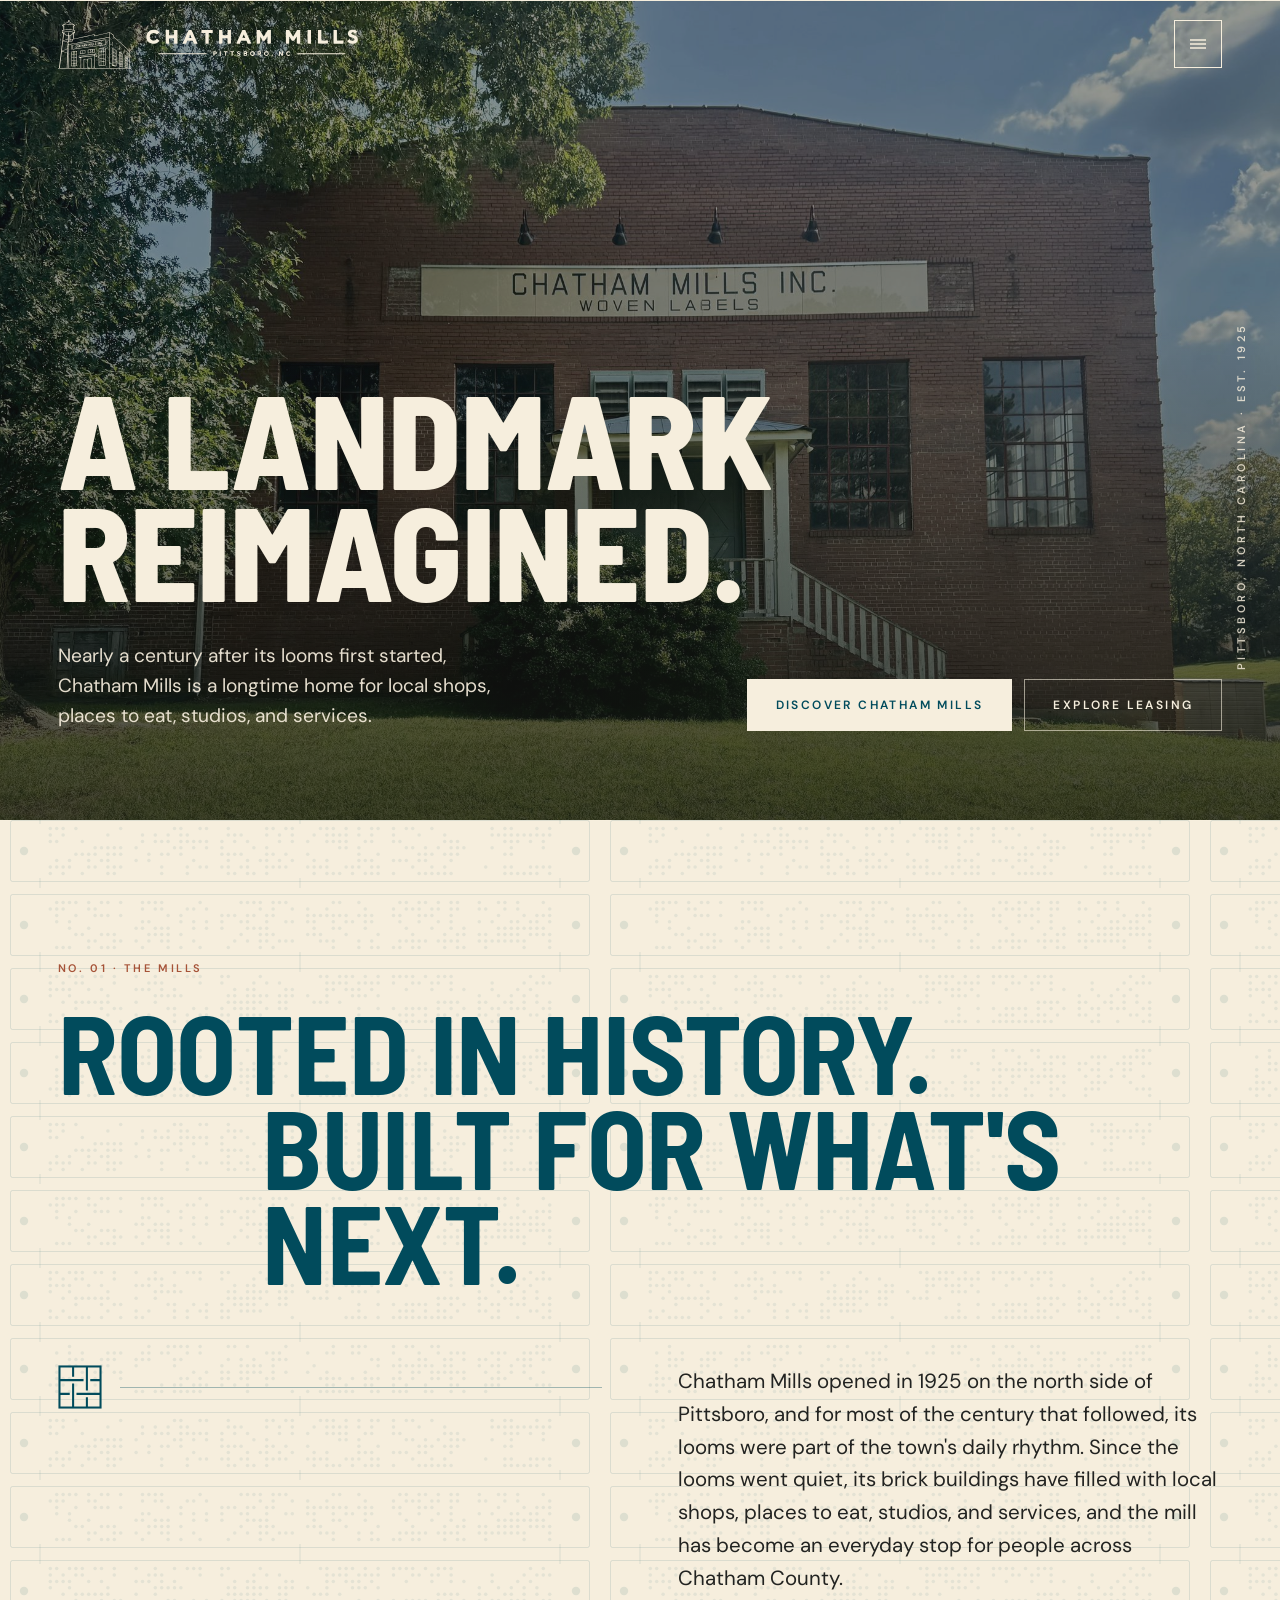
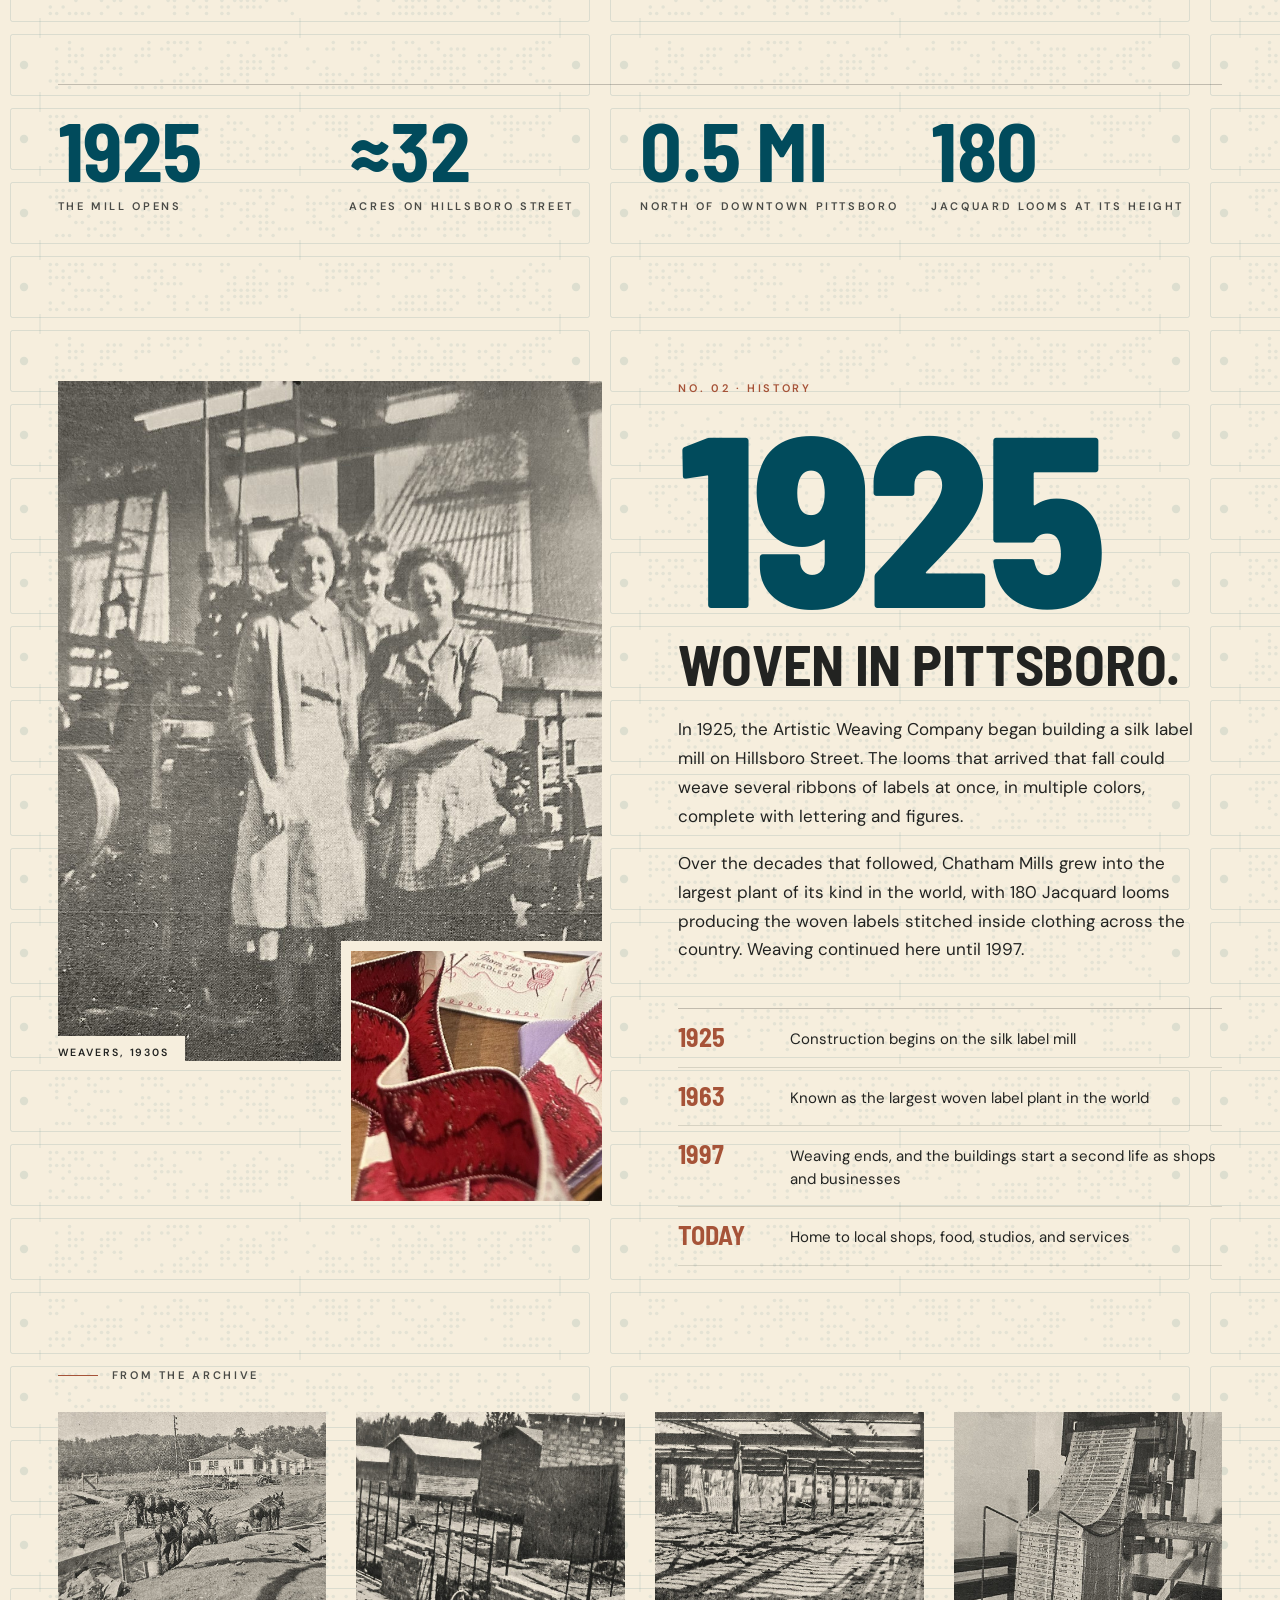
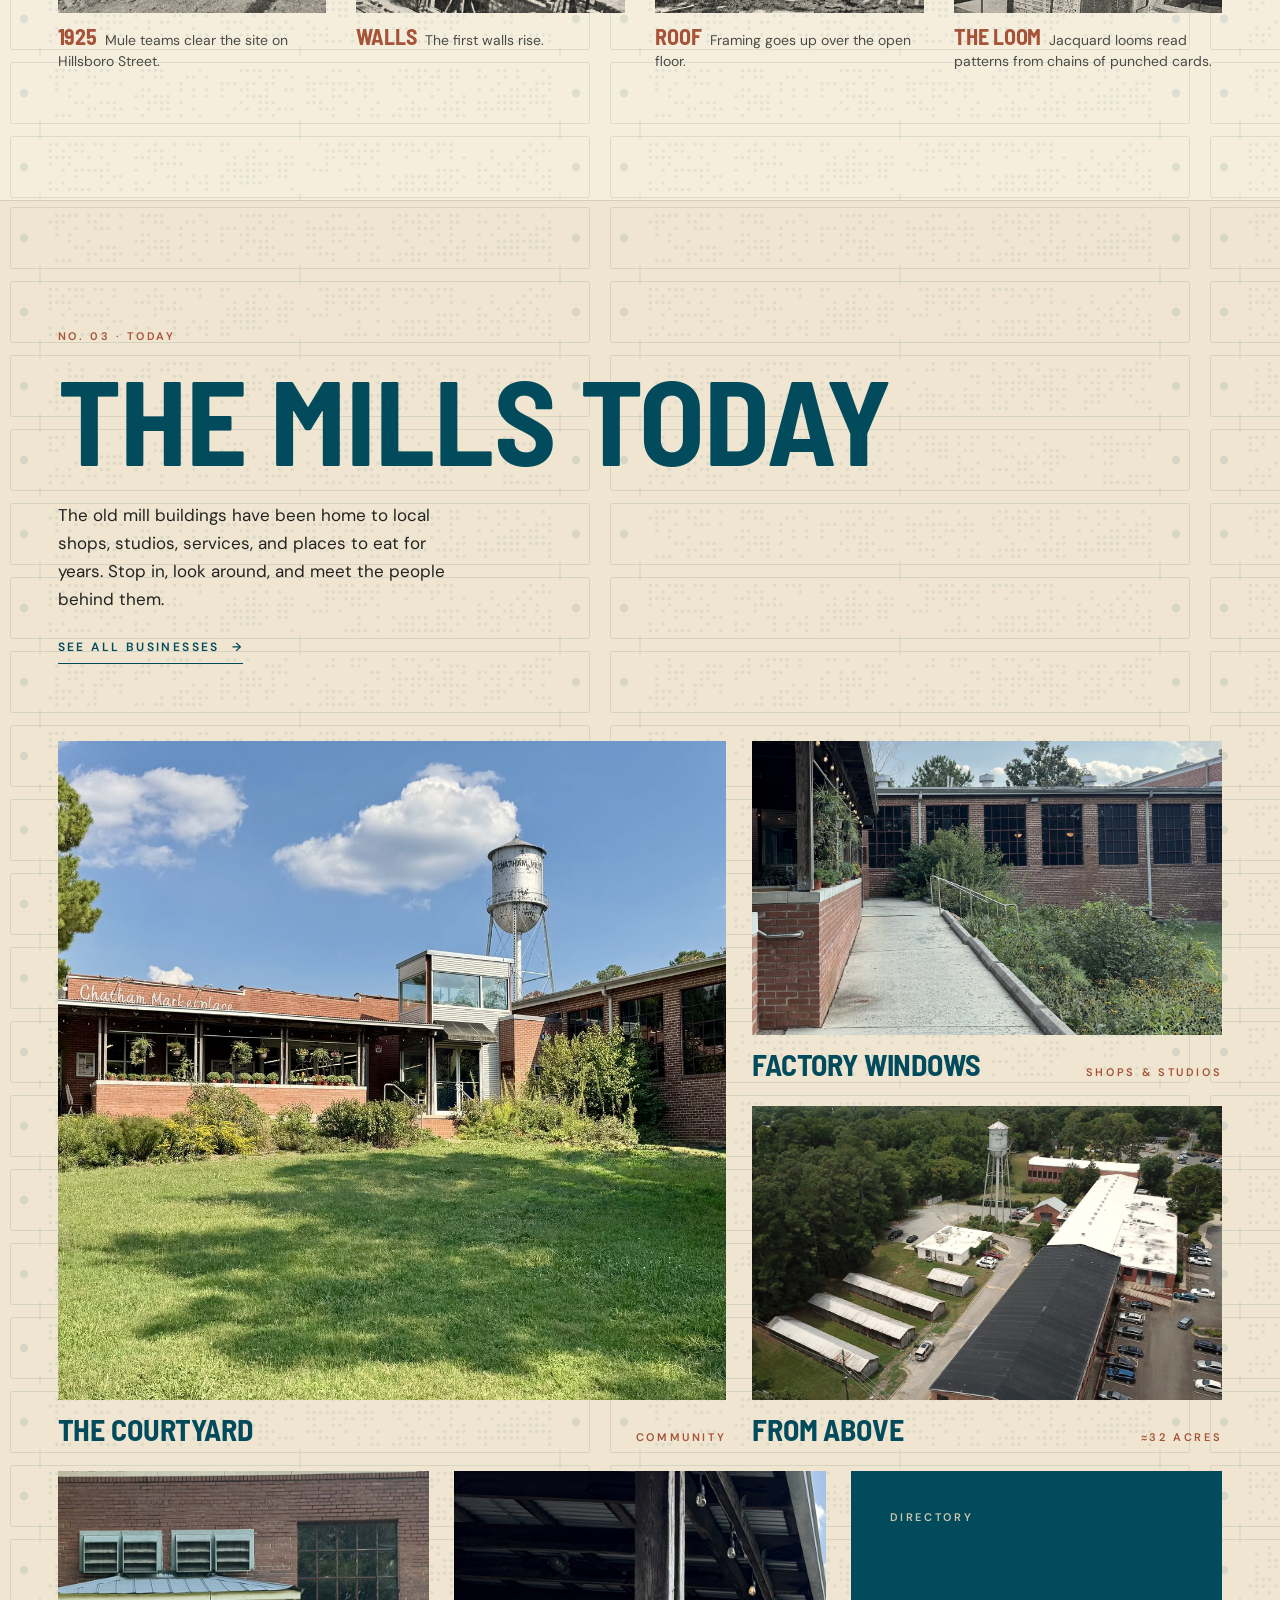
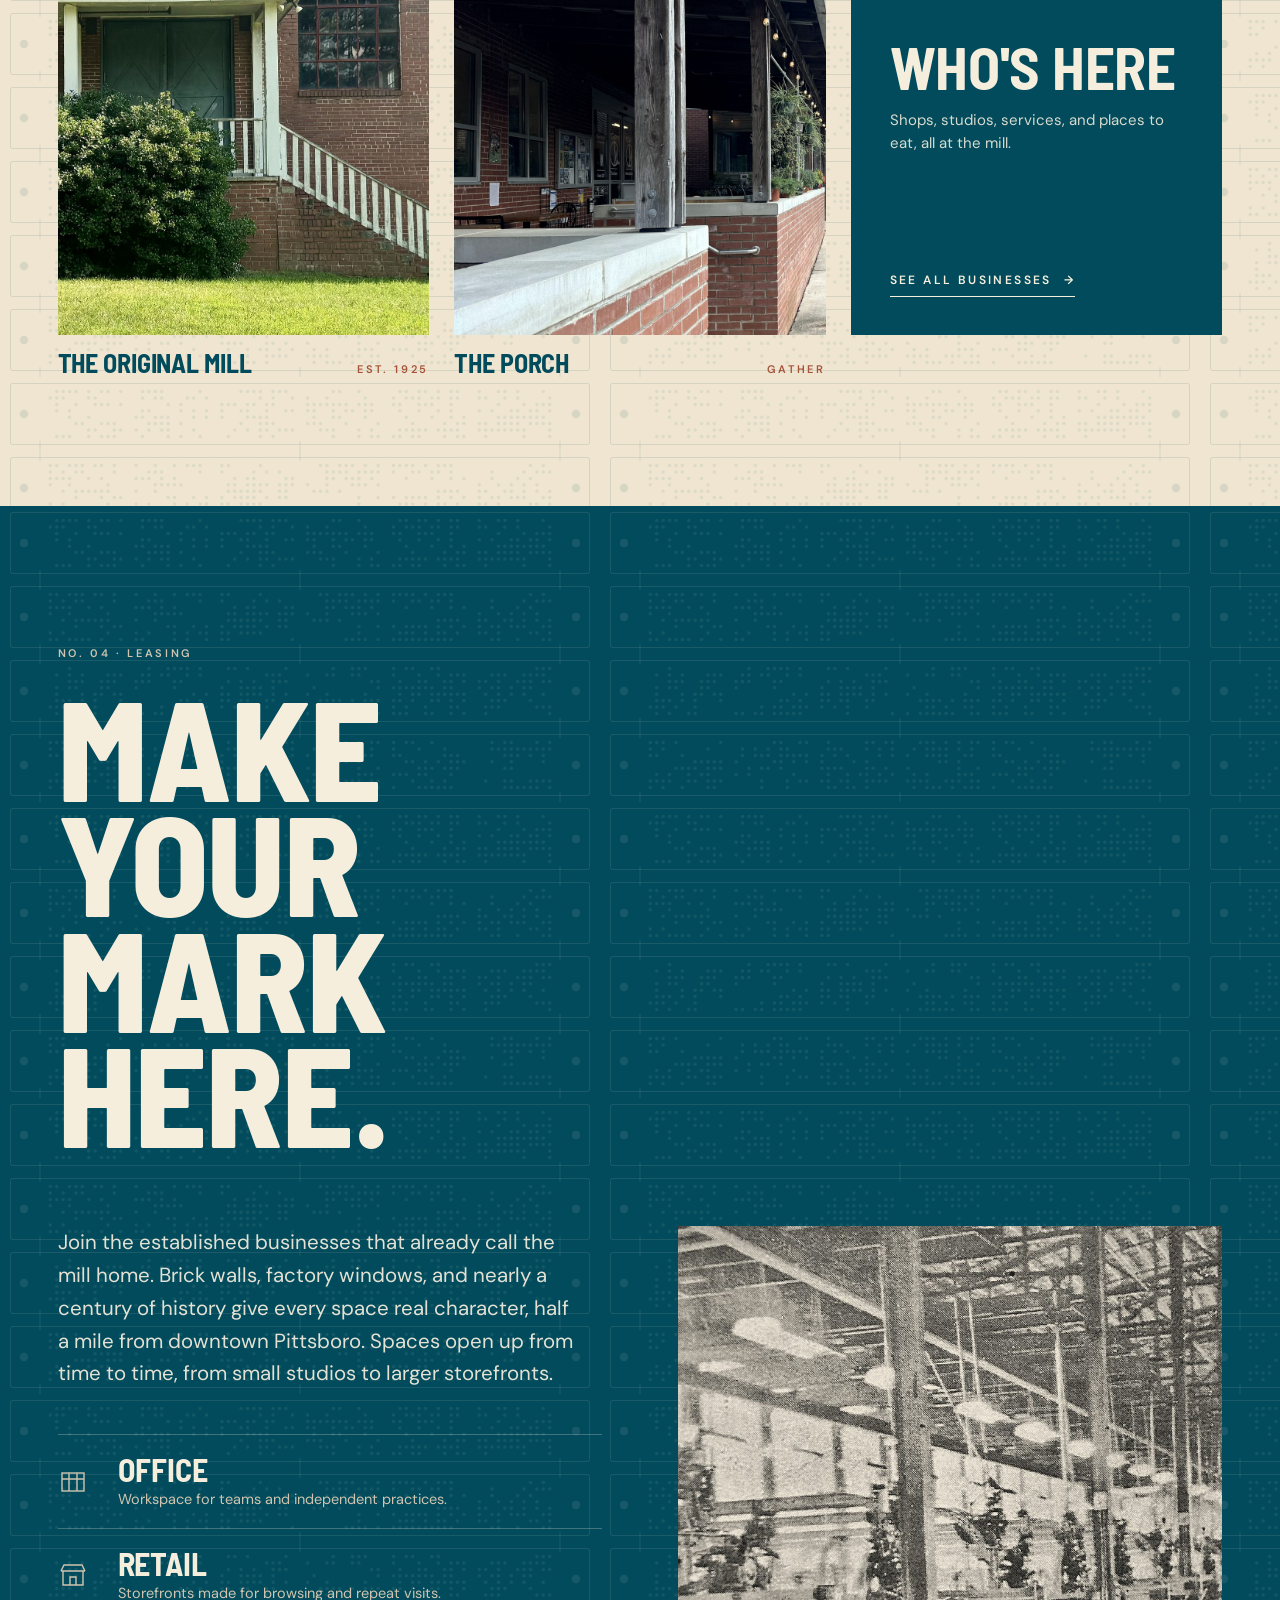
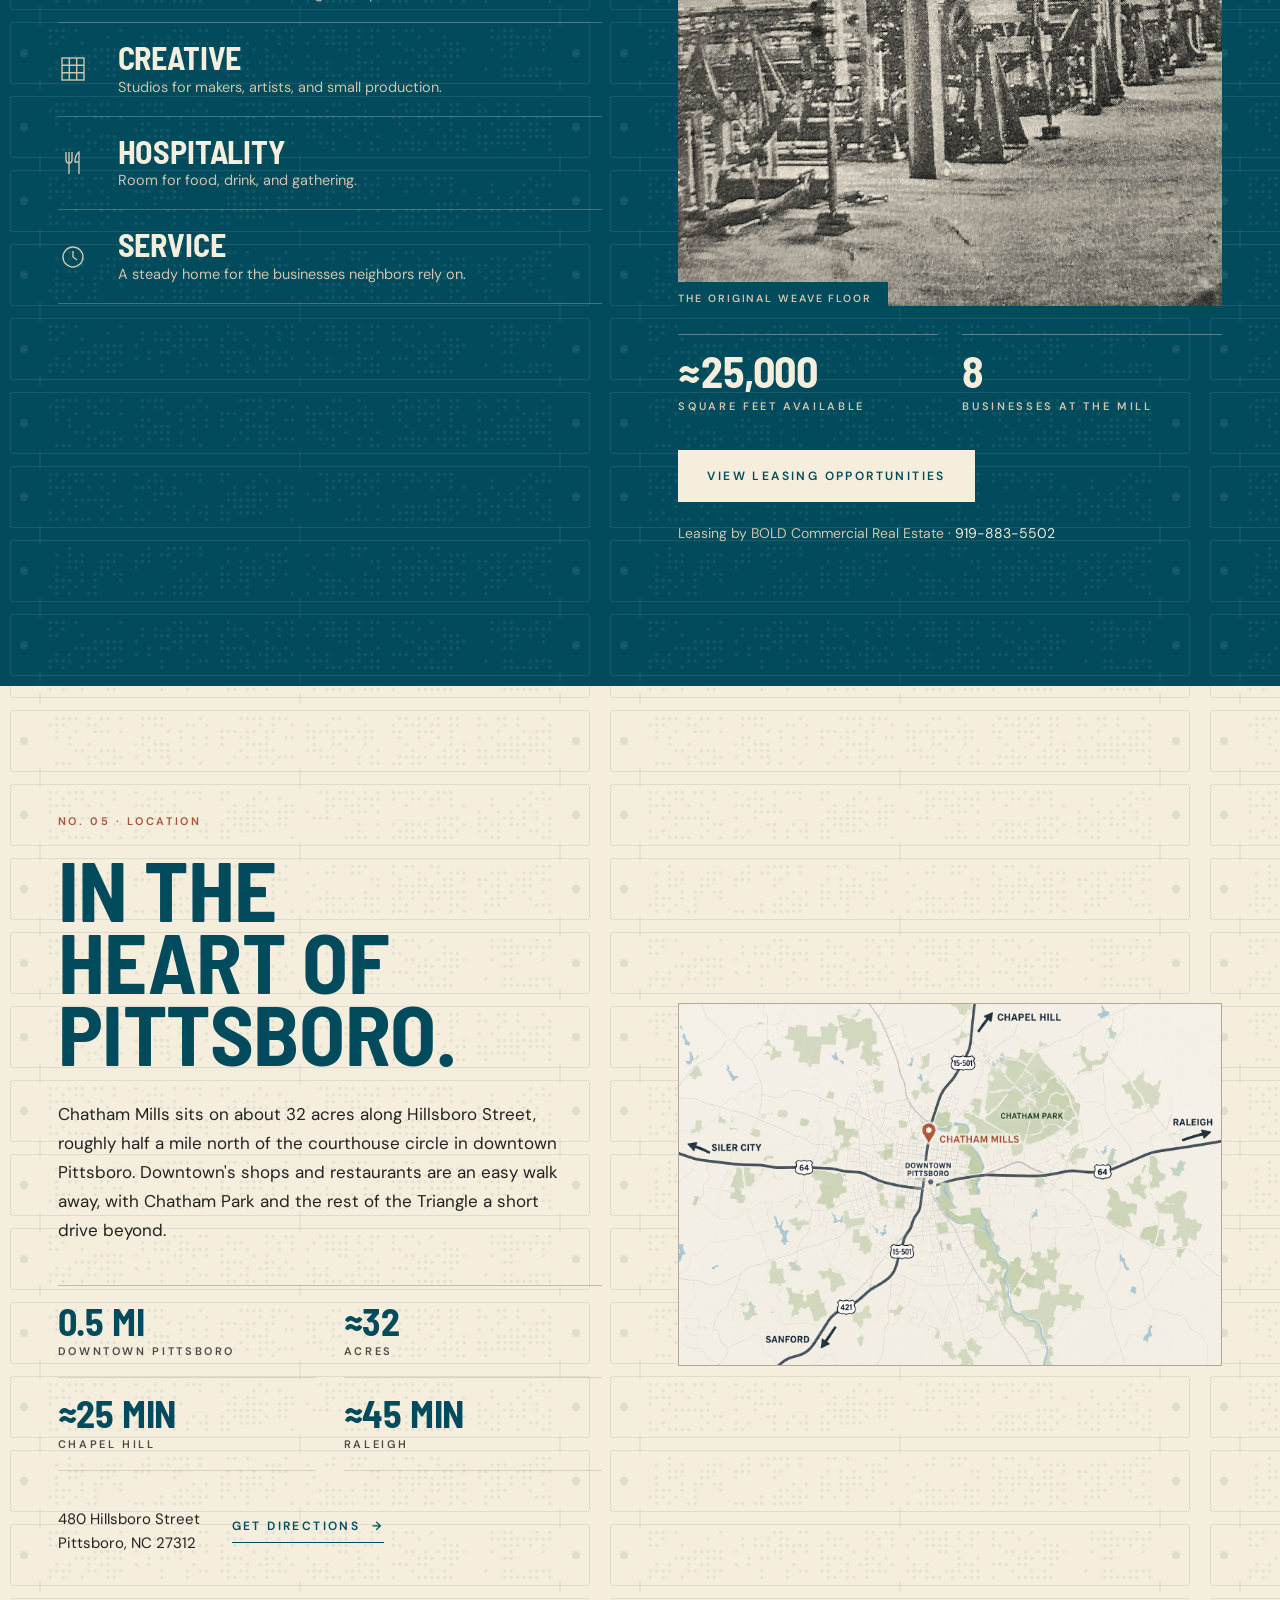
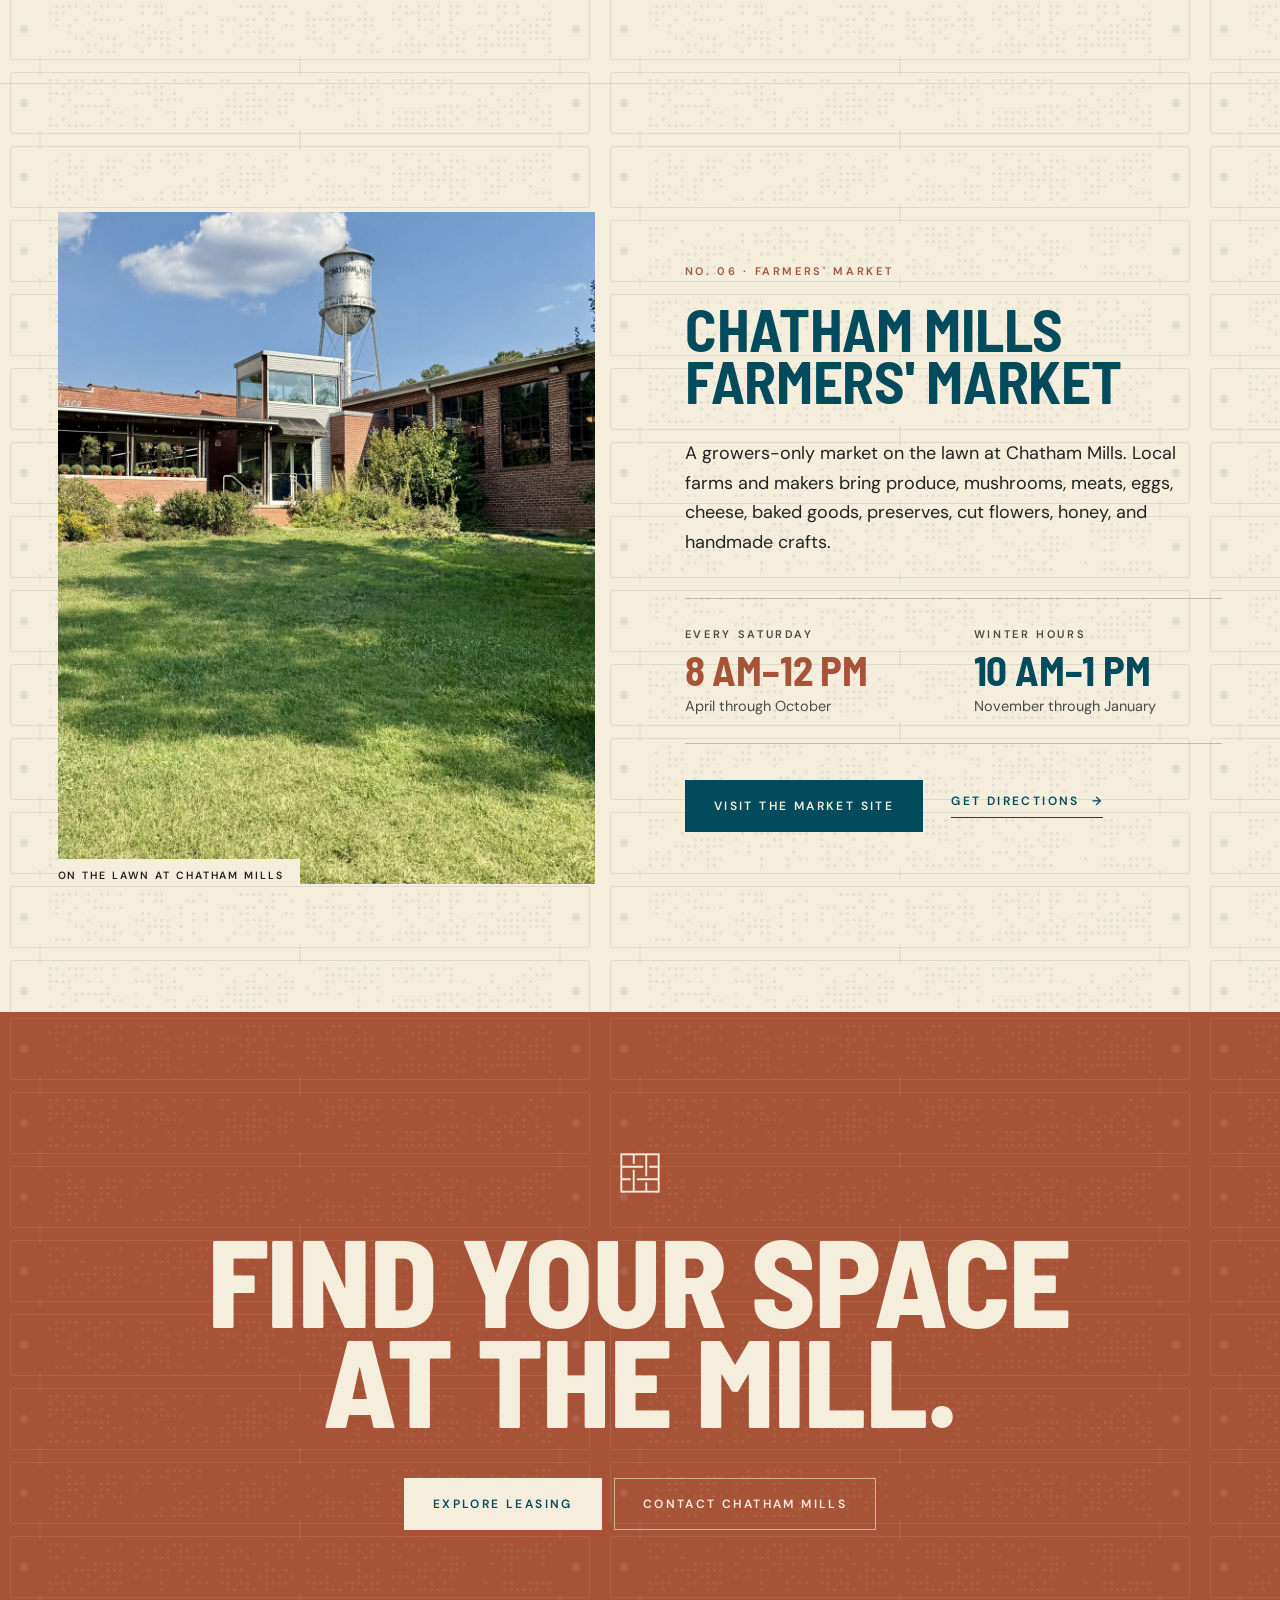
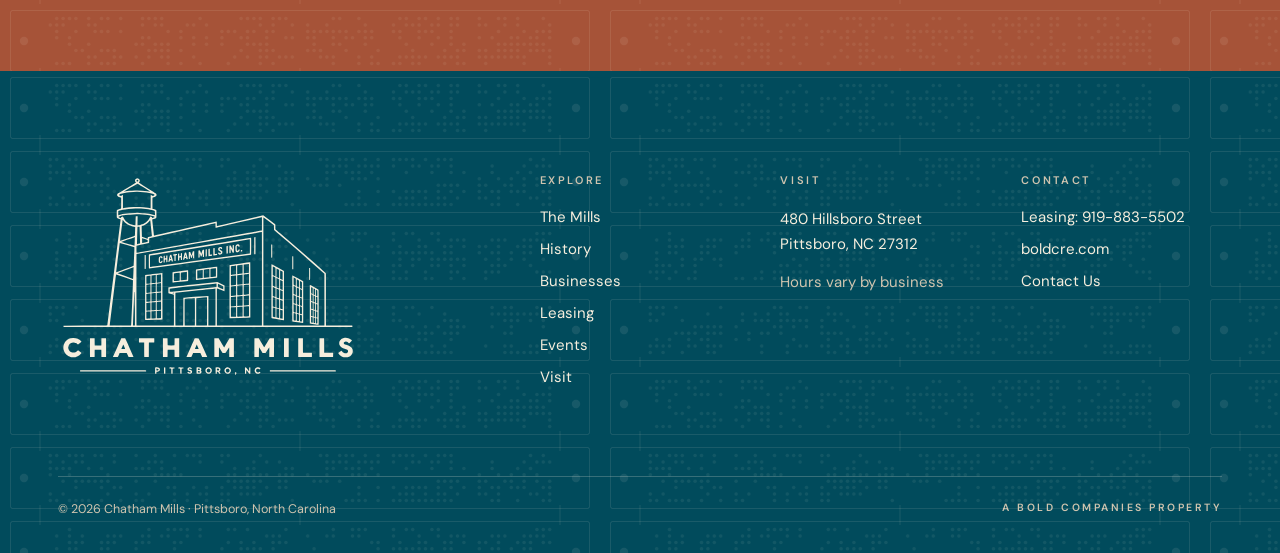
==== commit d37b8507: "Replace events section with Chatham Mills Farmers' Market Co-Authored-By: Claude Opus 5.5 <noreply@a" ====
--- a/index.html
+++ b/index.html
@@ -264,35 +264,30 @@
 </div>
 </section>
 
-<!-- 06 COMMUNITY / EVENTS -->
+<!-- 06 FARMERS MARKET -->
 <section id="events" style="padding:clamp(96px,10vw,160px) 0;border-top:1px solid rgba(34,35,33,.12)">
-<div class="wrap">
-<div class="lbl reveal" style="color:#A65338">No. 06 · Events &amp; Community</div>
-<h2 class="disp reveal" style="margin:24px 0 0;font-size:clamp(60px,9vw,156px);color:#014B5C;line-height:.84;max-width:11ch">More Than a Place to Work.</h2>
-<div class="mag" style="display:grid;grid-template-columns:repeat(12,minmax(0,1fr));gap:clamp(16px,2vw,28px);margin-top:clamp(56px,6vw,88px);align-items:start">
-<figure class="ph unveil" style="grid-column:span 5;aspect-ratio:4/5"><div class="zi t-warm"></div><figcaption class="cap" style="color:#222321">Photo · Market day, neighbors browsing stalls</figcaption></figure>
-<div style="grid-column:span 7;display:flex;flex-direction:column;gap:clamp(16px,2vw,28px)">
-<figure class="ph unveil" style="aspect-ratio:16/9"><div class="zi t-brick"></div><figcaption class="cap" style="color:#F6EEDD">Photo · Live music against the brick at dusk</figcaption></figure>
-<div style="display:grid;grid-template-columns:repeat(auto-fit,minmax(min(100%,240px),1fr));gap:clamp(16px,2vw,28px)">
-<div class="t-sage reveal" style="padding:32px;color:#F6EEDD;min-height:220px;display:flex;flex-direction:column;justify-content:space-between;box-sizing:border-box">
-<span class="disp" style="font-size:clamp(44px,4.4vw,64px);line-height:.88">Gather Here.</span>
-<span style="font-size:15px;line-height:1.55">Markets, music, and long tables under the water tower. This is where Pittsboro shows up.</span>
-</div>
-<figure class="ph unveil" style="min-height:220px"><div class="zi t-dark"></div><figcaption class="cap" style="color:#F6EEDD">Photo · Kids and dogs on the lawn, candid</figcaption></figure>
-</div>
-</div>
-</div>
-<div style="display:grid;grid-template-columns:repeat(auto-fit,minmax(min(100%,380px),1fr));gap:clamp(40px,6vw,96px);margin-top:clamp(64px,7vw,104px)">
-<div class="reveal">
-<h3 class="disp" style="margin:0;font-size:40px;color:#222321">Upcoming at the Mills</h3>
-<p style="margin:16px 0 28px;font-size:16px;line-height:1.65;max-width:400px">The seasonal Chatham Mills Farmers' Market, private events at Forest Hall, social dances, and community gatherings fill the calendar all year.</p>
-<a class="tl" href="#events">See All Events <span class="ar" aria-hidden="true">→</span></a>
-</div>
-<ul class="reveal" style="list-style:none;margin:0;padding:0;border-top:1px solid rgba(34,35,33,.25)">
-<li style="display:grid;grid-template-columns:96px minmax(0,1fr) auto;gap:20px;align-items:center;padding:22px 0;border-bottom:1px solid rgba(34,35,33,.14)"><span class="disp" style="font-size:30px;color:#A65338;line-height:1">[MON<br>DD]</span><span><span class="disp" style="font-size:26px;color:#014B5C;display:block">[Event Name]</span><span style="font-size:14px;color:#4A4B47">[Time] · [Location on property]</span></span><a class="tl" href="#events" aria-label="Event details"><span class="ar" aria-hidden="true">→</span></a></li>
-<li style="display:grid;grid-template-columns:96px minmax(0,1fr) auto;gap:20px;align-items:center;padding:22px 0;border-bottom:1px solid rgba(34,35,33,.14)"><span class="disp" style="font-size:30px;color:#A65338;line-height:1">[MON<br>DD]</span><span><span class="disp" style="font-size:26px;color:#014B5C;display:block">[Event Name]</span><span style="font-size:14px;color:#4A4B47">[Time] · [Location on property]</span></span><a class="tl" href="#events" aria-label="Event details"><span class="ar" aria-hidden="true">→</span></a></li>
-<li style="display:grid;grid-template-columns:96px minmax(0,1fr) auto;gap:20px;align-items:center;padding:22px 0;border-bottom:1px solid rgba(34,35,33,.14)"><span class="disp" style="font-size:30px;color:#A65338;line-height:1">[MON<br>DD]</span><span><span class="disp" style="font-size:26px;color:#014B5C;display:block">[Event Name]</span><span style="font-size:14px;color:#4A4B47">[Time] · [Location on property]</span></span><a class="tl" href="#events" aria-label="Event details"><span class="ar" aria-hidden="true">→</span></a></li>
-</ul>
+<div class="wrap" style="display:grid;grid-template-columns:repeat(auto-fit,minmax(min(100%,440px),1fr));gap:clamp(48px,7vw,112px);align-items:center">
+<figure class="ph unveil" style="aspect-ratio:4/5"><img class="zi" src="images/market-lawn.jpg" alt="The lawn at Chatham Mills where the farmers market sets up, with the water tower behind" loading="lazy" style="object-position:50% 60%"><figcaption class="tag">On the lawn at Chatham Mills</figcaption></figure>
+<div>
+<div class="lbl reveal" style="color:#A65338">No. 06 · Farmers' Market</div>
+<h2 class="disp reveal" style="margin:24px 0 0;font-size:clamp(44px,4.6vw,72px);color:#014B5C;line-height:.88">Chatham Mills<br>Farmers' Market</h2>
+<p class="reveal" style="margin:32px 0 0;font-size:18px;line-height:1.65;max-width:540px">A growers-only market on the lawn at Chatham Mills. Local farms and makers bring produce, mushrooms, meats, eggs, cheese, baked goods, preserves, cut flowers, honey, and handmade crafts.</p>
+<div class="reveal" style="margin-top:40px;border-top:1px solid rgba(34,35,33,.25);border-bottom:1px solid rgba(34,35,33,.25);padding:28px 0;display:grid;grid-template-columns:repeat(auto-fit,minmax(min(100%,200px),1fr));gap:24px 40px">
+<div>
+<div class="lbl" style="color:#4A4B47">Every Saturday</div>
+<div class="disp" style="font-size:clamp(36px,3.2vw,48px);white-space:nowrap;color:#A65338;margin-top:10px;line-height:.9">8 AM–12 PM</div>
+<div style="margin-top:8px;font-size:14.5px;color:#4A4B47">April through October</div>
+</div>
+<div>
+<div class="lbl" style="color:#4A4B47">Winter Hours</div>
+<div class="disp" style="font-size:clamp(36px,3.2vw,48px);white-space:nowrap;color:#014B5C;margin-top:10px;line-height:.9">10 AM–1 PM</div>
+<div style="margin-top:8px;font-size:14.5px;color:#4A4B47">November through January</div>
+</div>
+</div>
+<div class="reveal" style="display:flex;flex-wrap:wrap;align-items:center;gap:20px 28px;margin-top:36px">
+<a class="btn btn-teal" href="https://www.chathammillsfarmersmarket.com/">Visit the Market Site</a>
+<a class="tl" href="https://maps.google.com/?q=480+Hillsboro+St+Pittsboro+NC+27312">Get Directions <span class="ar" aria-hidden="true">→</span></a>
+</div>
 </div>
 </div>
 </section>
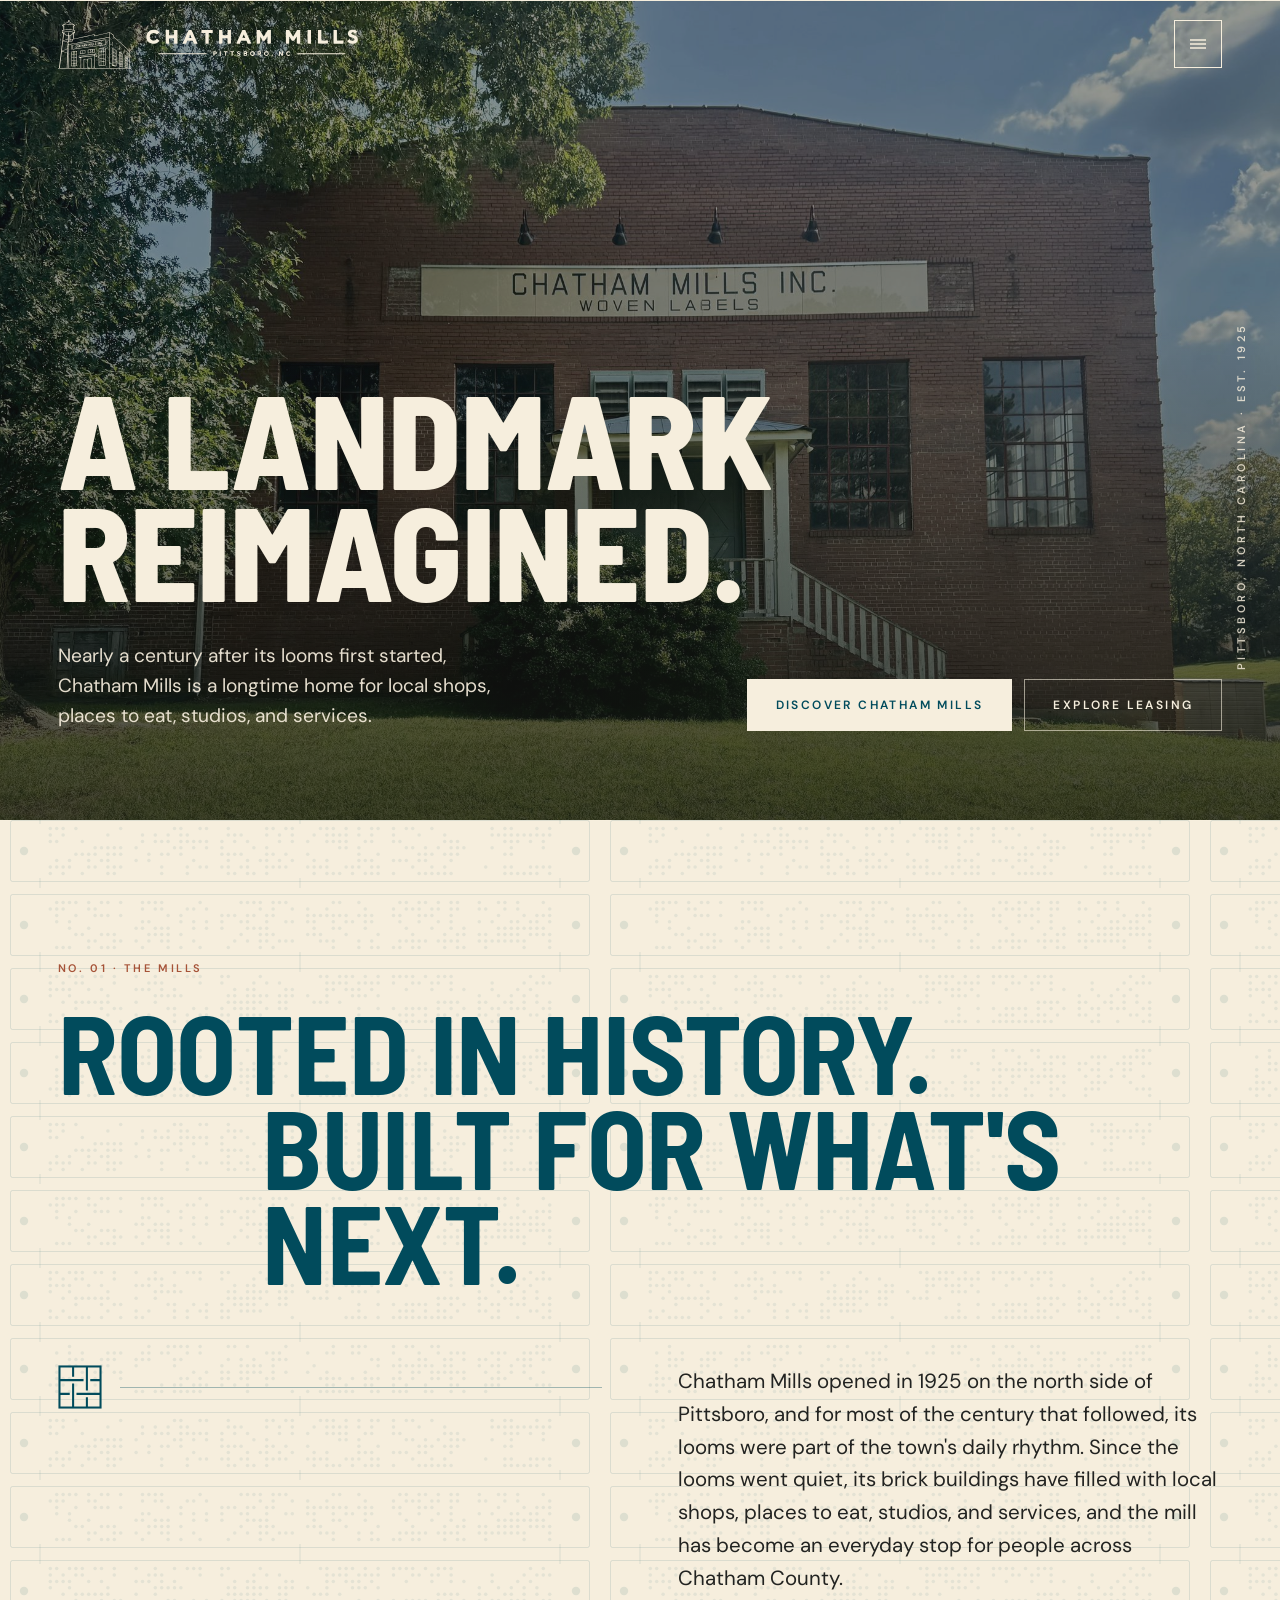
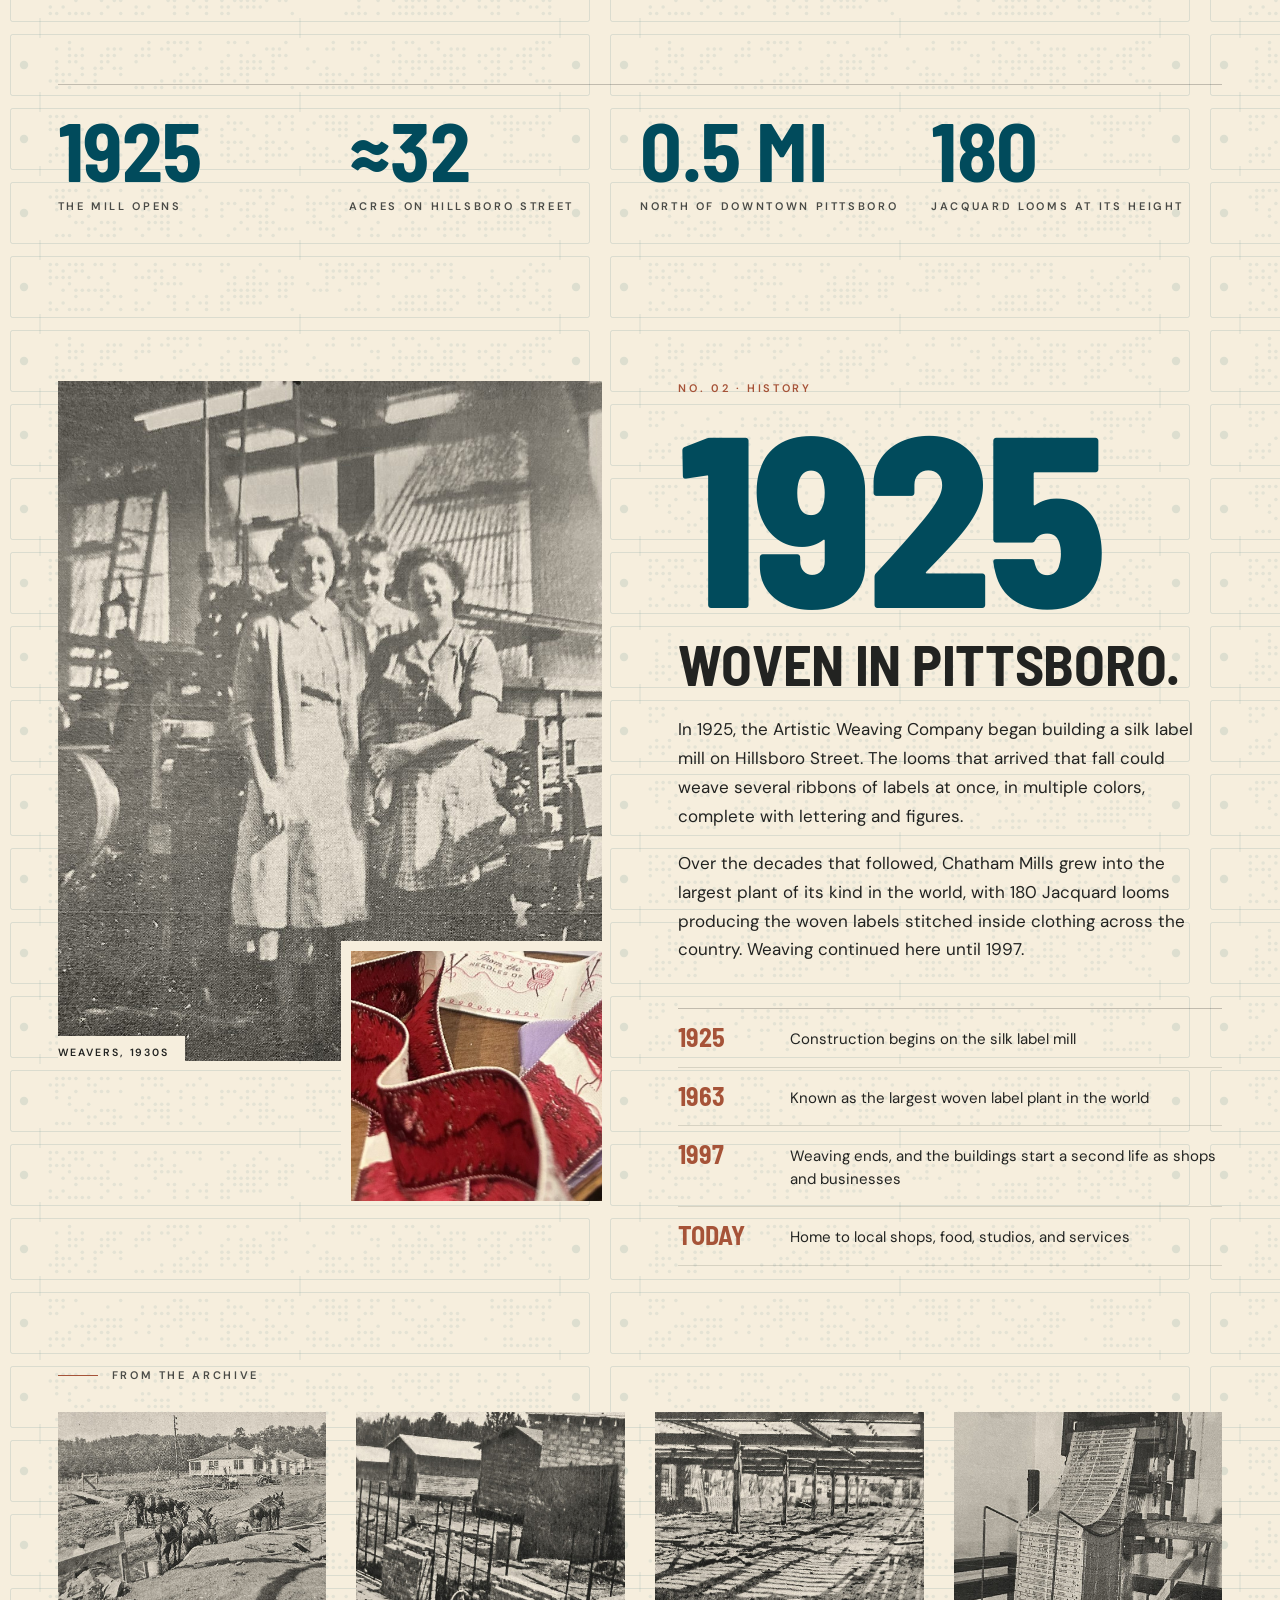
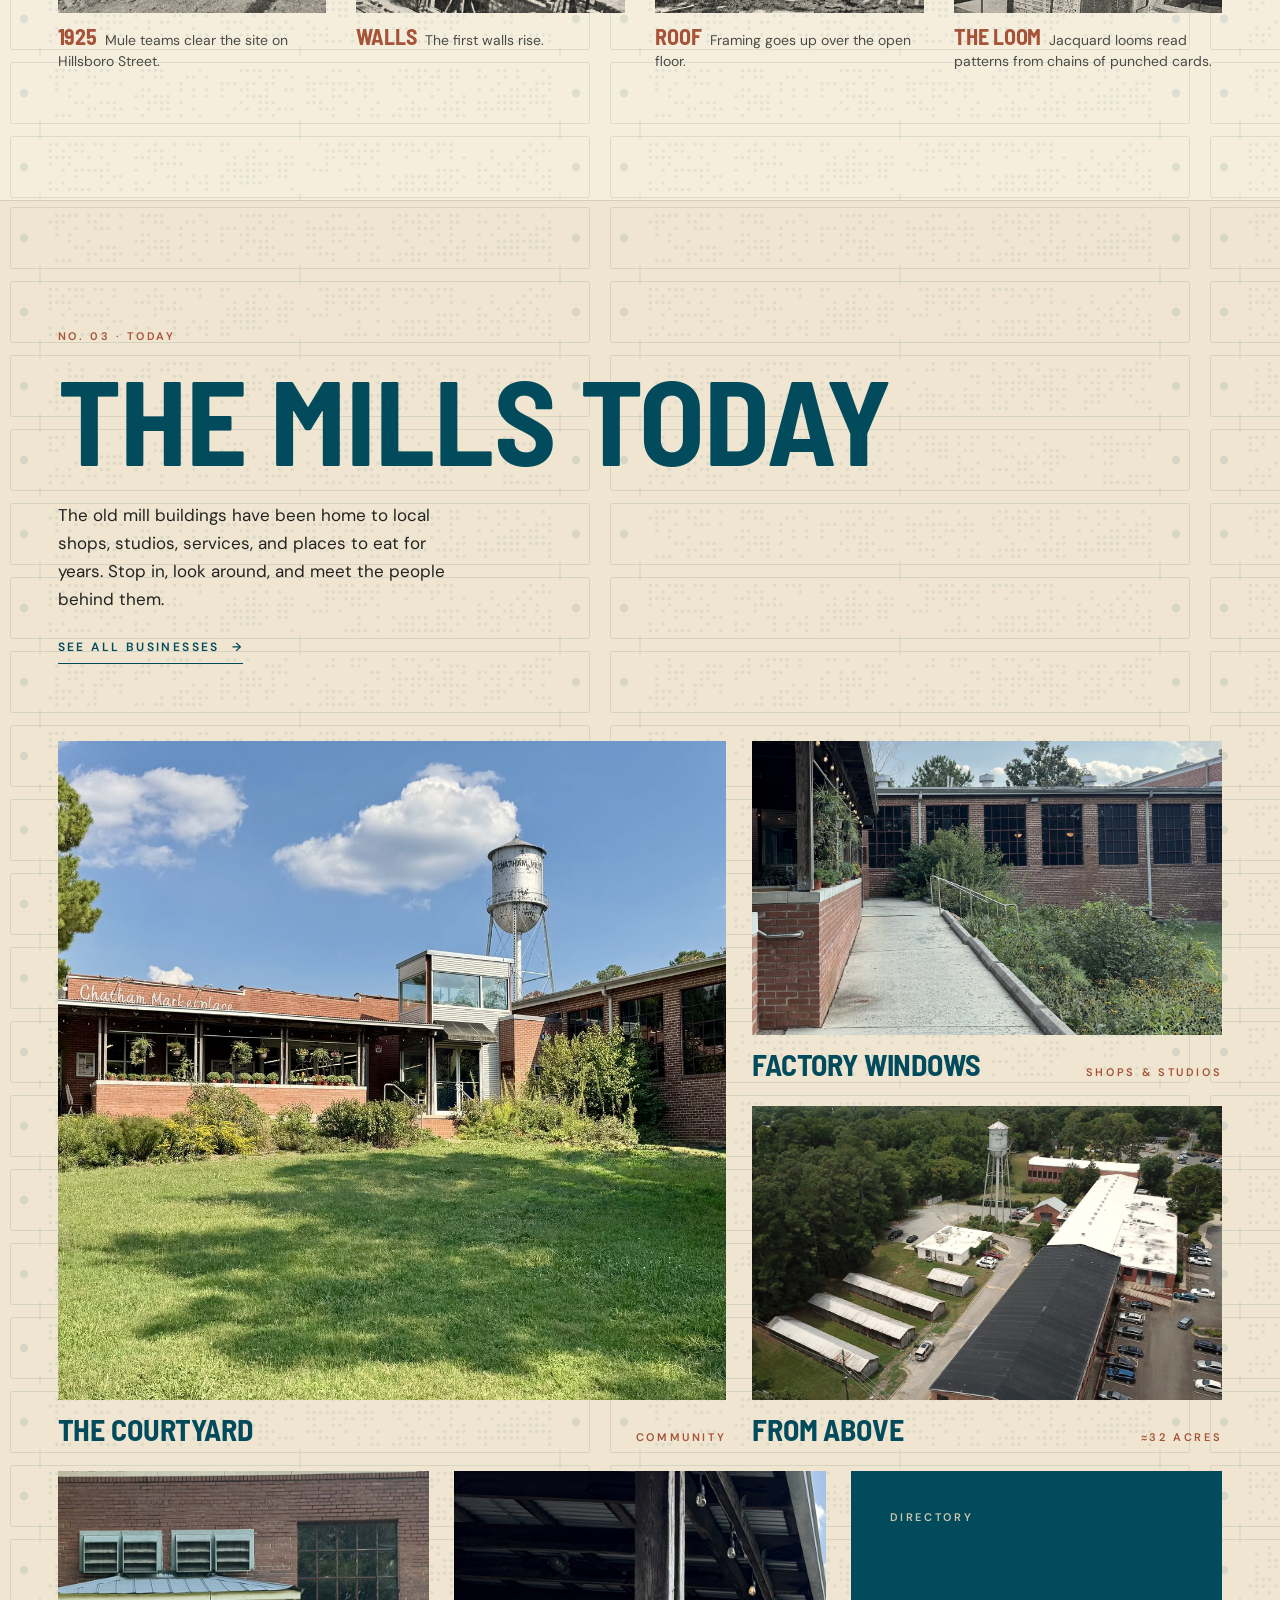
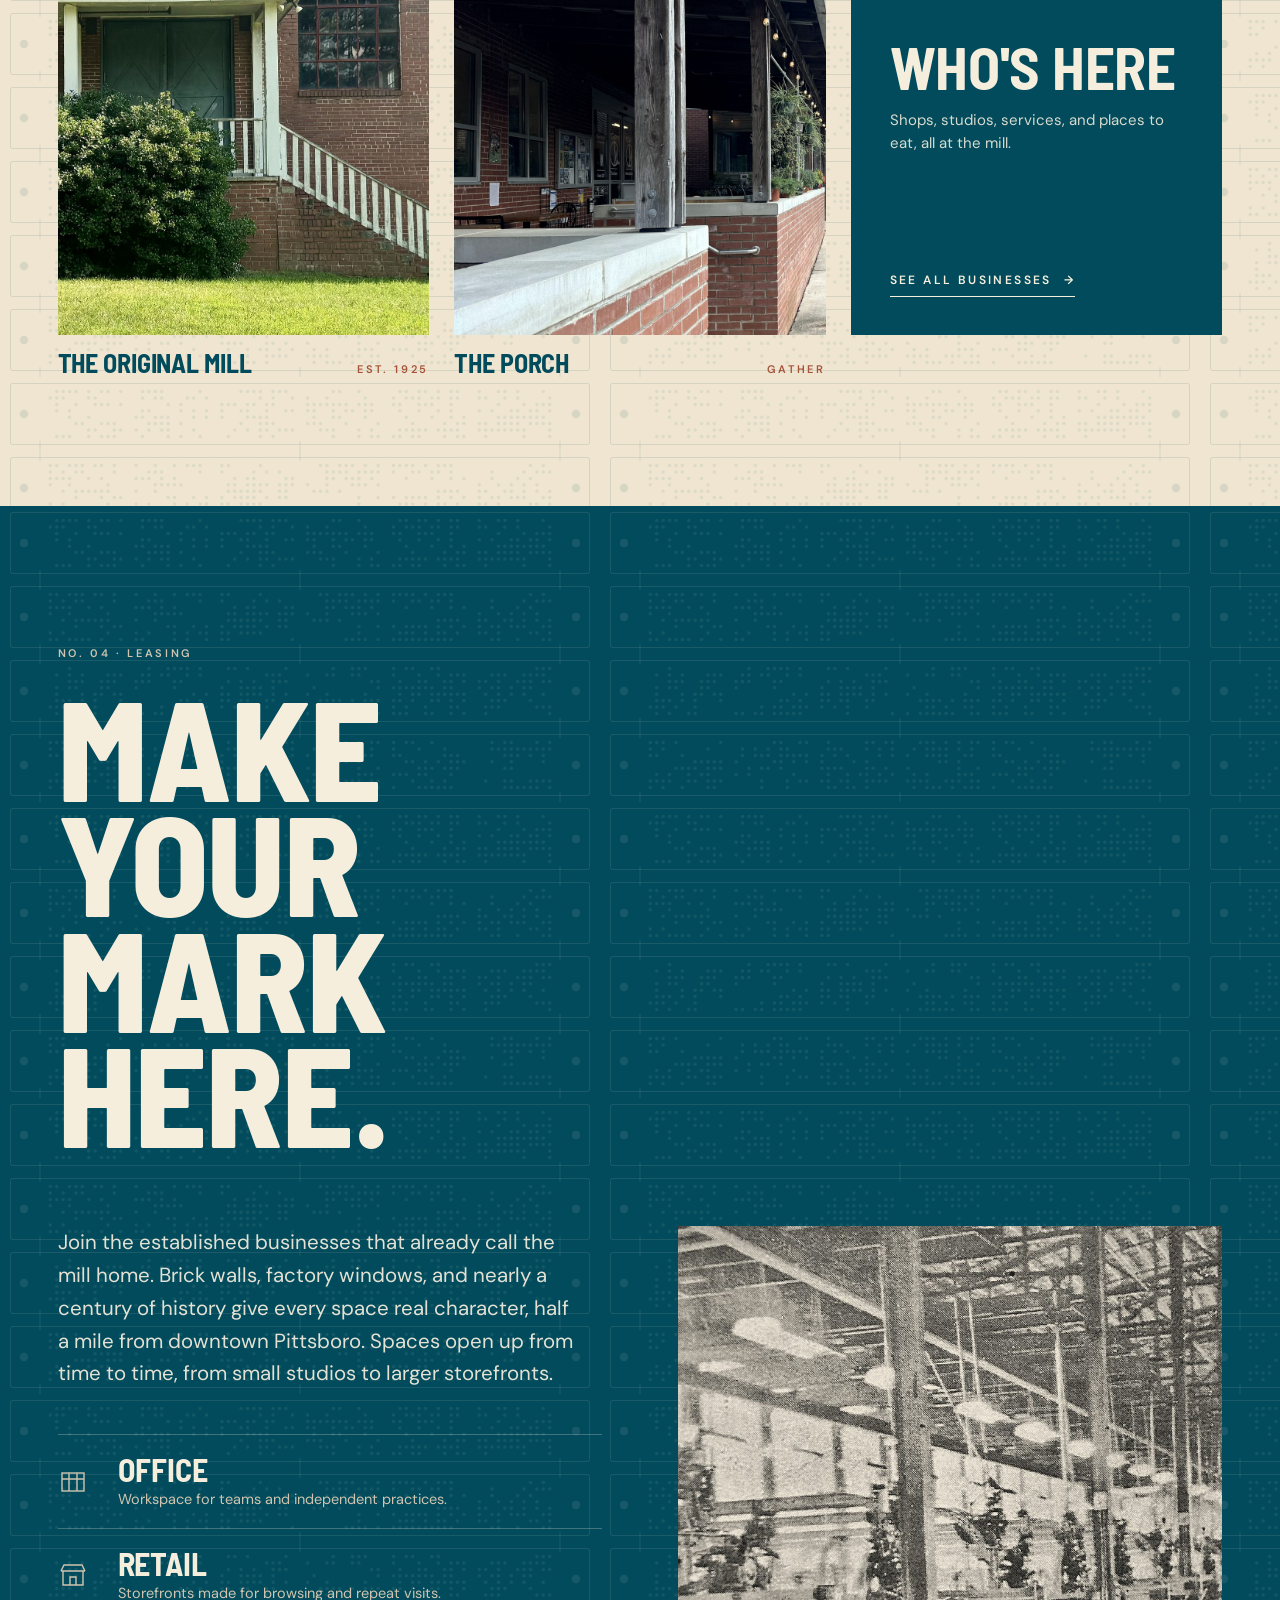
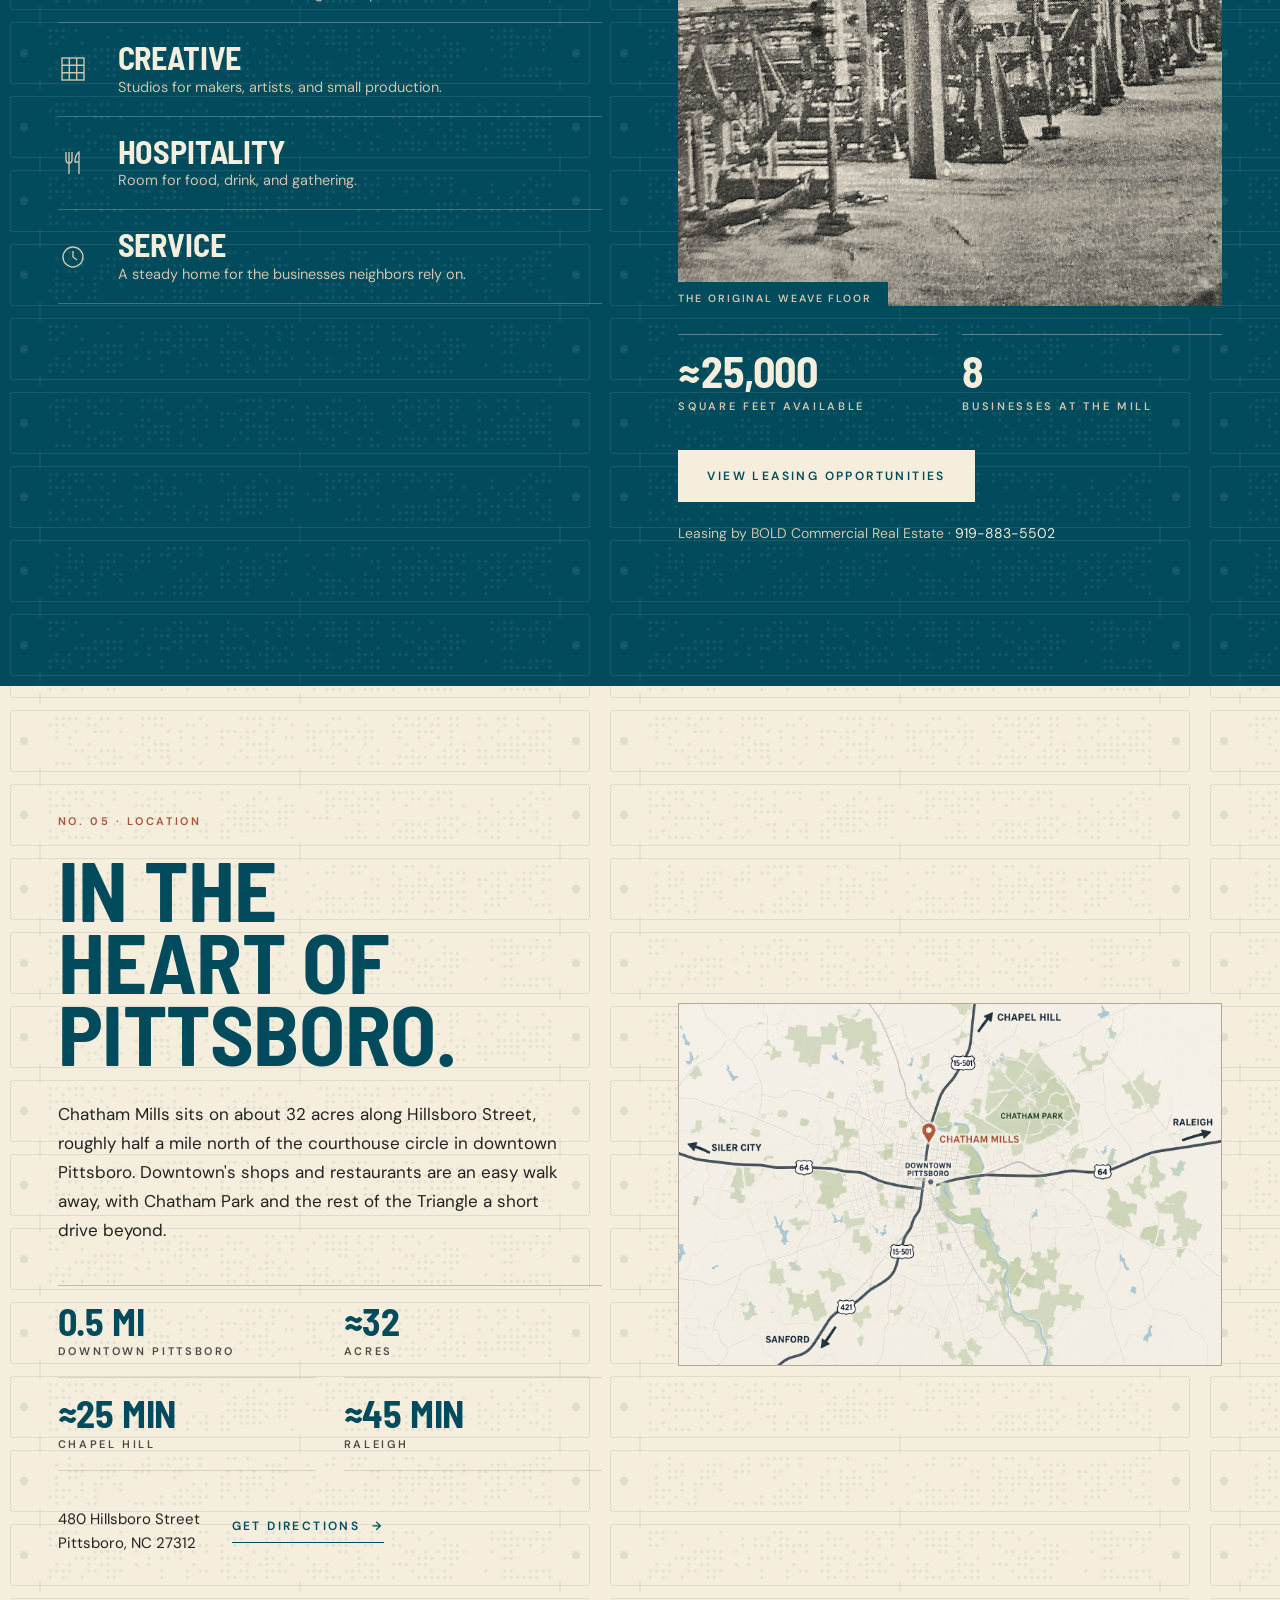
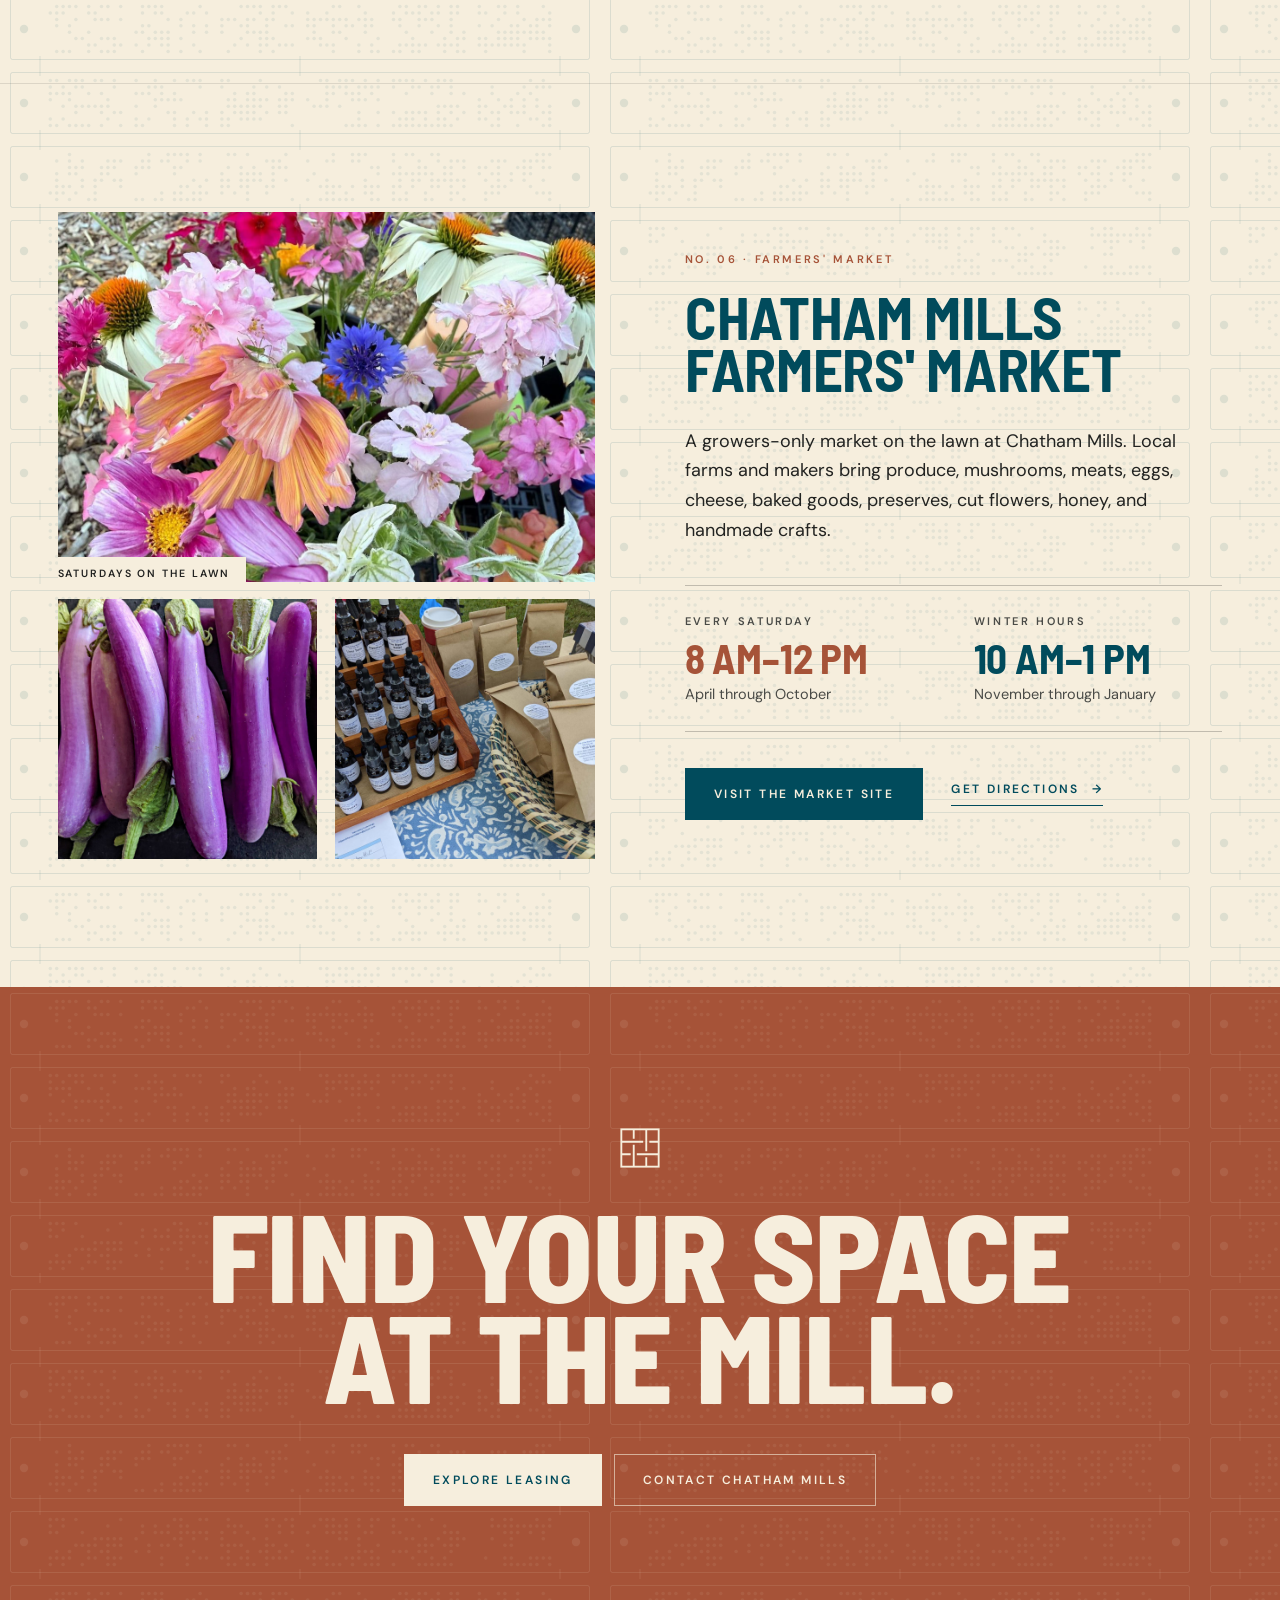
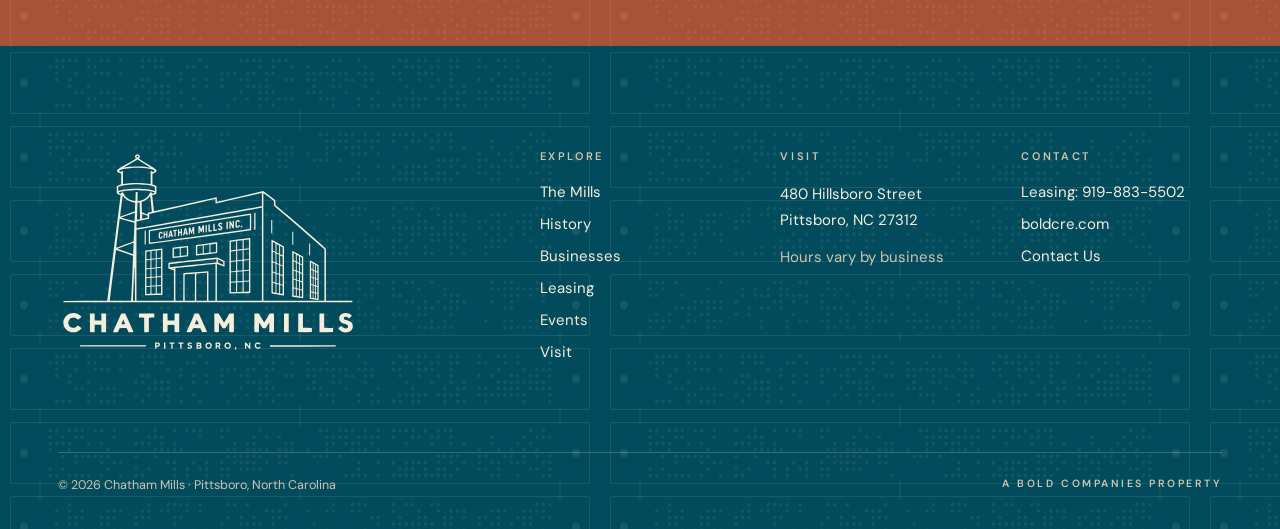
==== commit a0281246: "Add farmers market photos Co-Authored-By: Claude Opus 5.5 <noreply@anthropic.com> Claude-Session: ht" ====
--- a/index.html
+++ b/index.html
@@ -267,7 +267,11 @@
 <!-- 06 FARMERS MARKET -->
 <section id="events" style="padding:clamp(96px,10vw,160px) 0;border-top:1px solid rgba(34,35,33,.12)">
 <div class="wrap" style="display:grid;grid-template-columns:repeat(auto-fit,minmax(min(100%,440px),1fr));gap:clamp(48px,7vw,112px);align-items:center">
-<figure class="ph unveil" style="aspect-ratio:4/5"><img class="zi" src="images/market-lawn.jpg" alt="The lawn at Chatham Mills where the farmers market sets up, with the water tower behind" loading="lazy" style="object-position:50% 60%"><figcaption class="tag">On the lawn at Chatham Mills</figcaption></figure>
+<div style="display:grid;grid-template-columns:repeat(2,minmax(0,1fr));gap:clamp(12px,1.4vw,20px)">
+<figure class="ph unveil" style="grid-column:1/-1;aspect-ratio:16/11"><img class="zi" src="images/market-flowers.jpg" alt="A bunch of fresh-cut flowers at the farmers market, with zinnias, cosmos, and coneflowers" loading="lazy" style="object-position:50% 45%"><figcaption class="tag">Saturdays on the lawn</figcaption></figure>
+<figure class="ph unveil" style="aspect-ratio:1/1"><img class="zi" src="images/market-eggplant.jpg" alt="Long purple eggplants stacked at a farm stand" loading="lazy" style="object-position:50% 50%"></figure>
+<figure class="ph unveil" style="aspect-ratio:1/1"><img class="zi" src="images/market-herbal.jpg" alt="Herbal tinctures and loose-leaf tea bags at a market booth" loading="lazy" style="object-position:40% 50%"></figure>
+</div>
 <div>
 <div class="lbl reveal" style="color:#A65338">No. 06 · Farmers' Market</div>
 <h2 class="disp reveal" style="margin:24px 0 0;font-size:clamp(44px,4.6vw,72px);color:#014B5C;line-height:.88">Chatham Mills<br>Farmers' Market</h2>
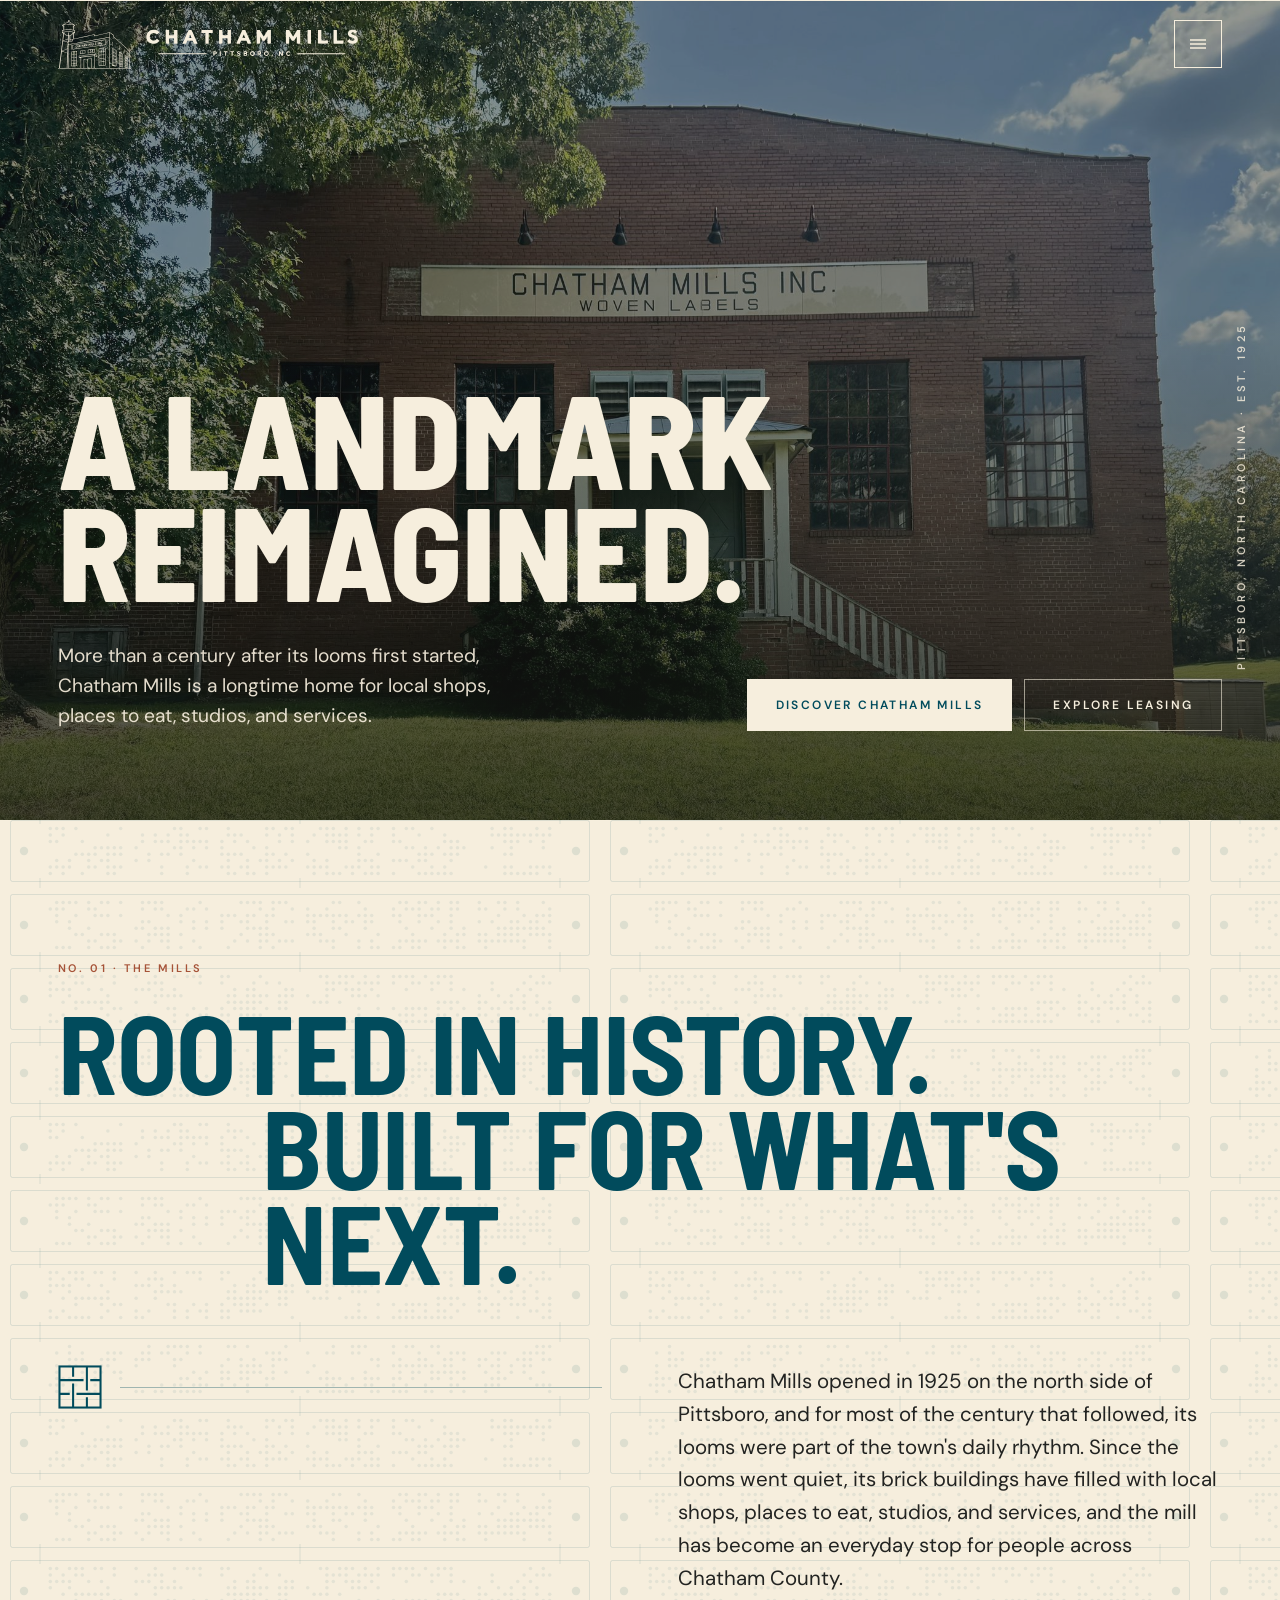
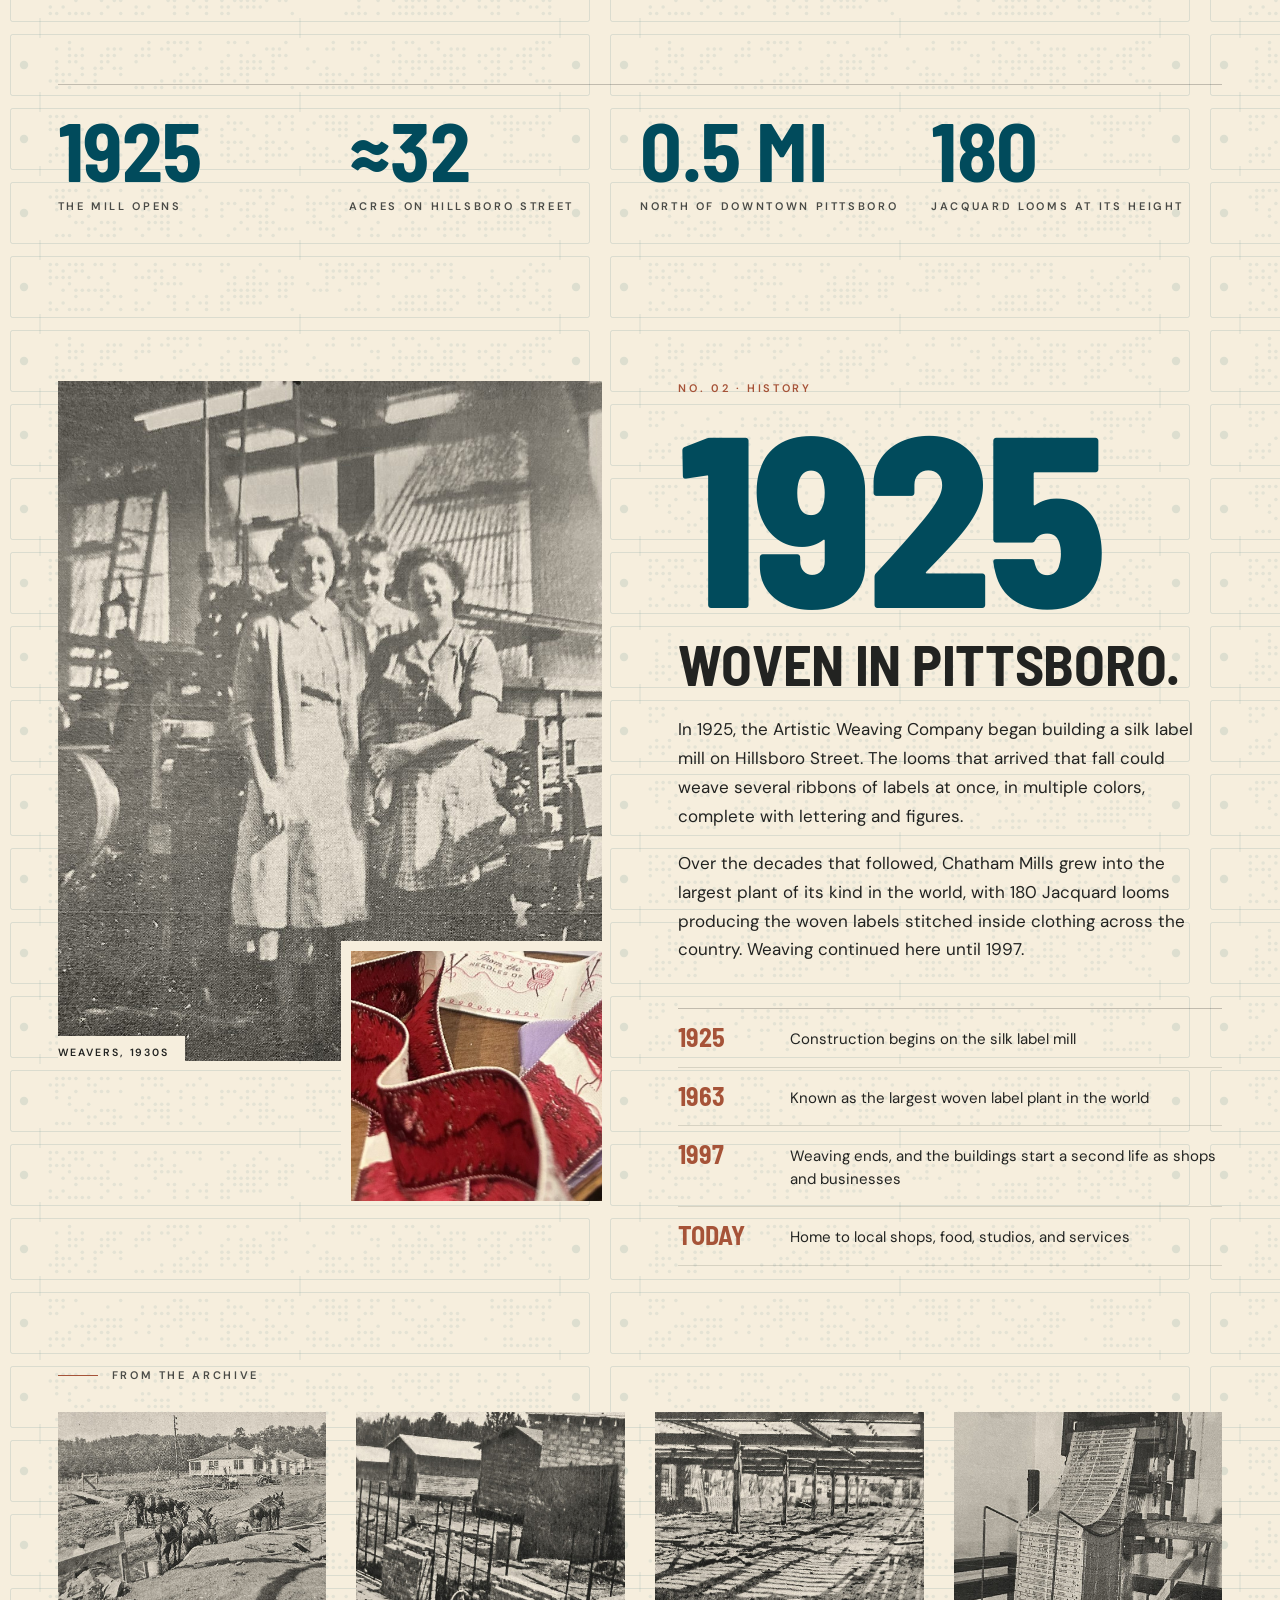
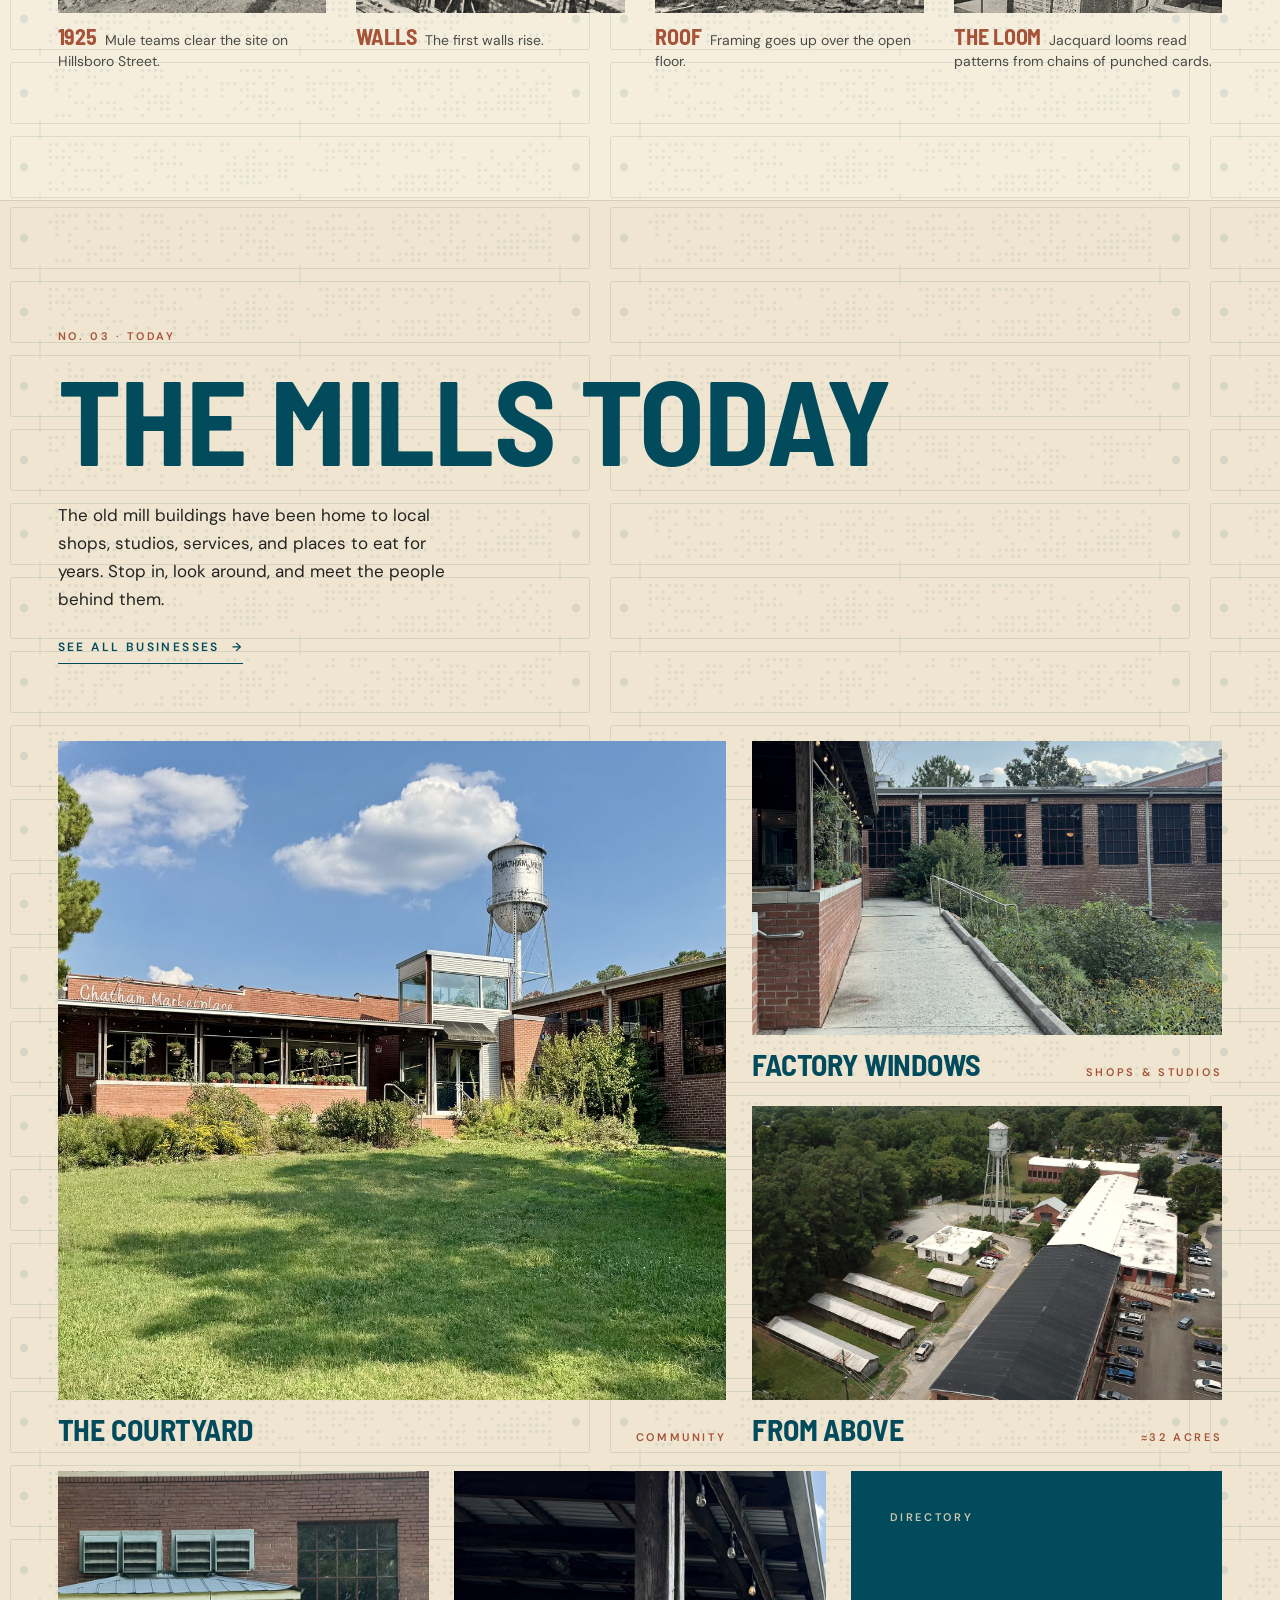
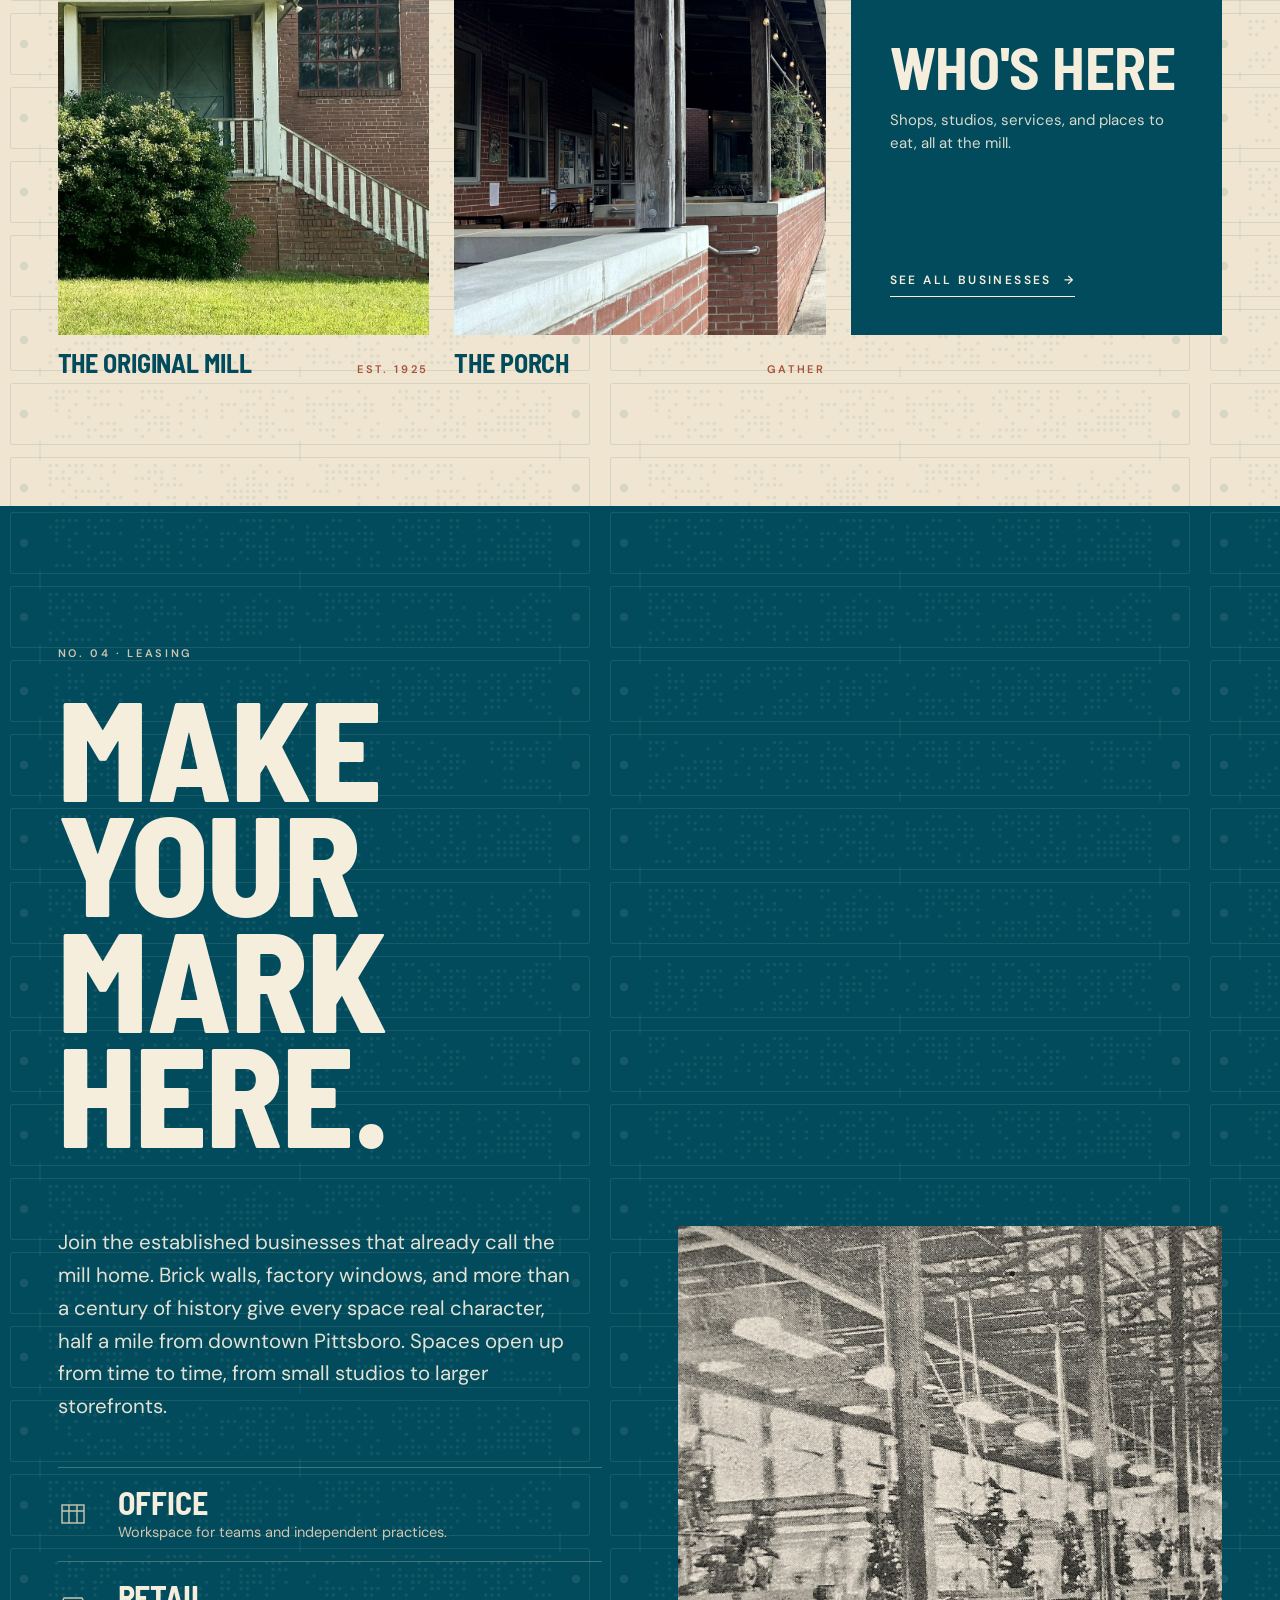
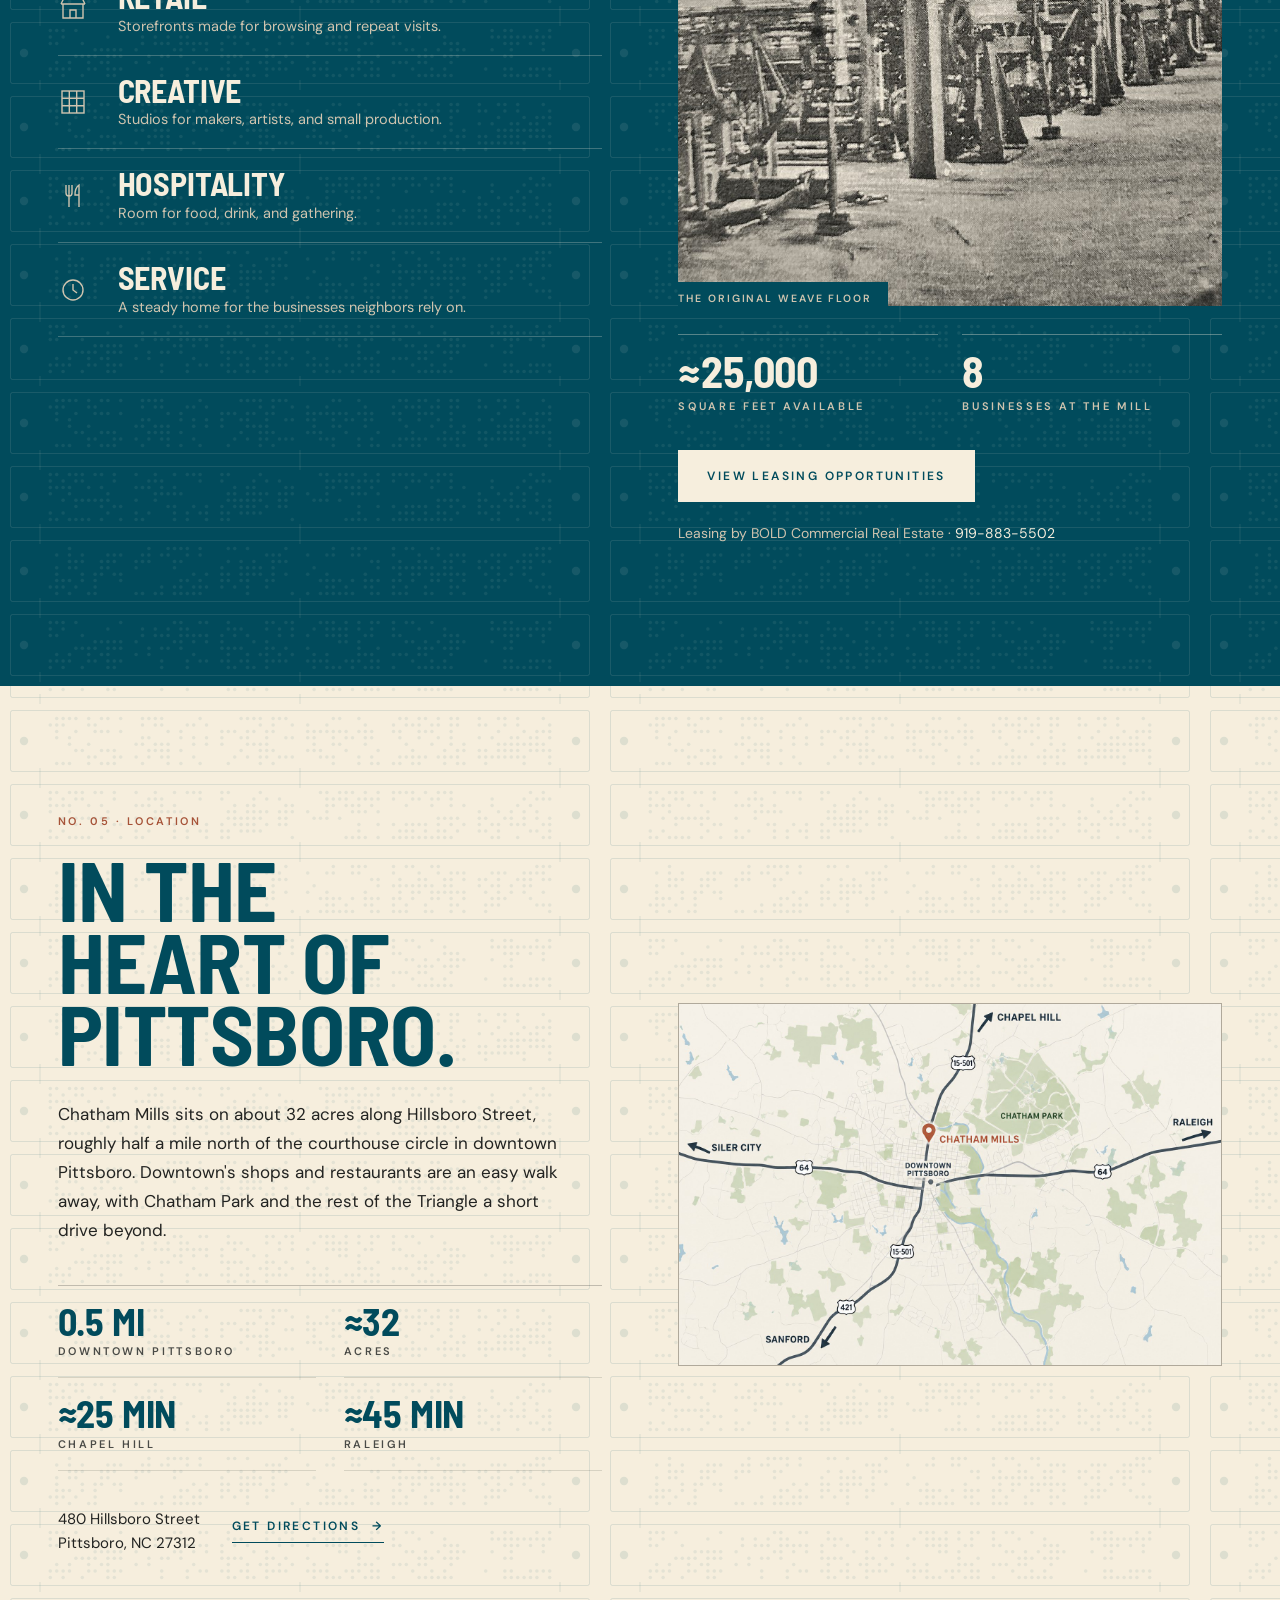
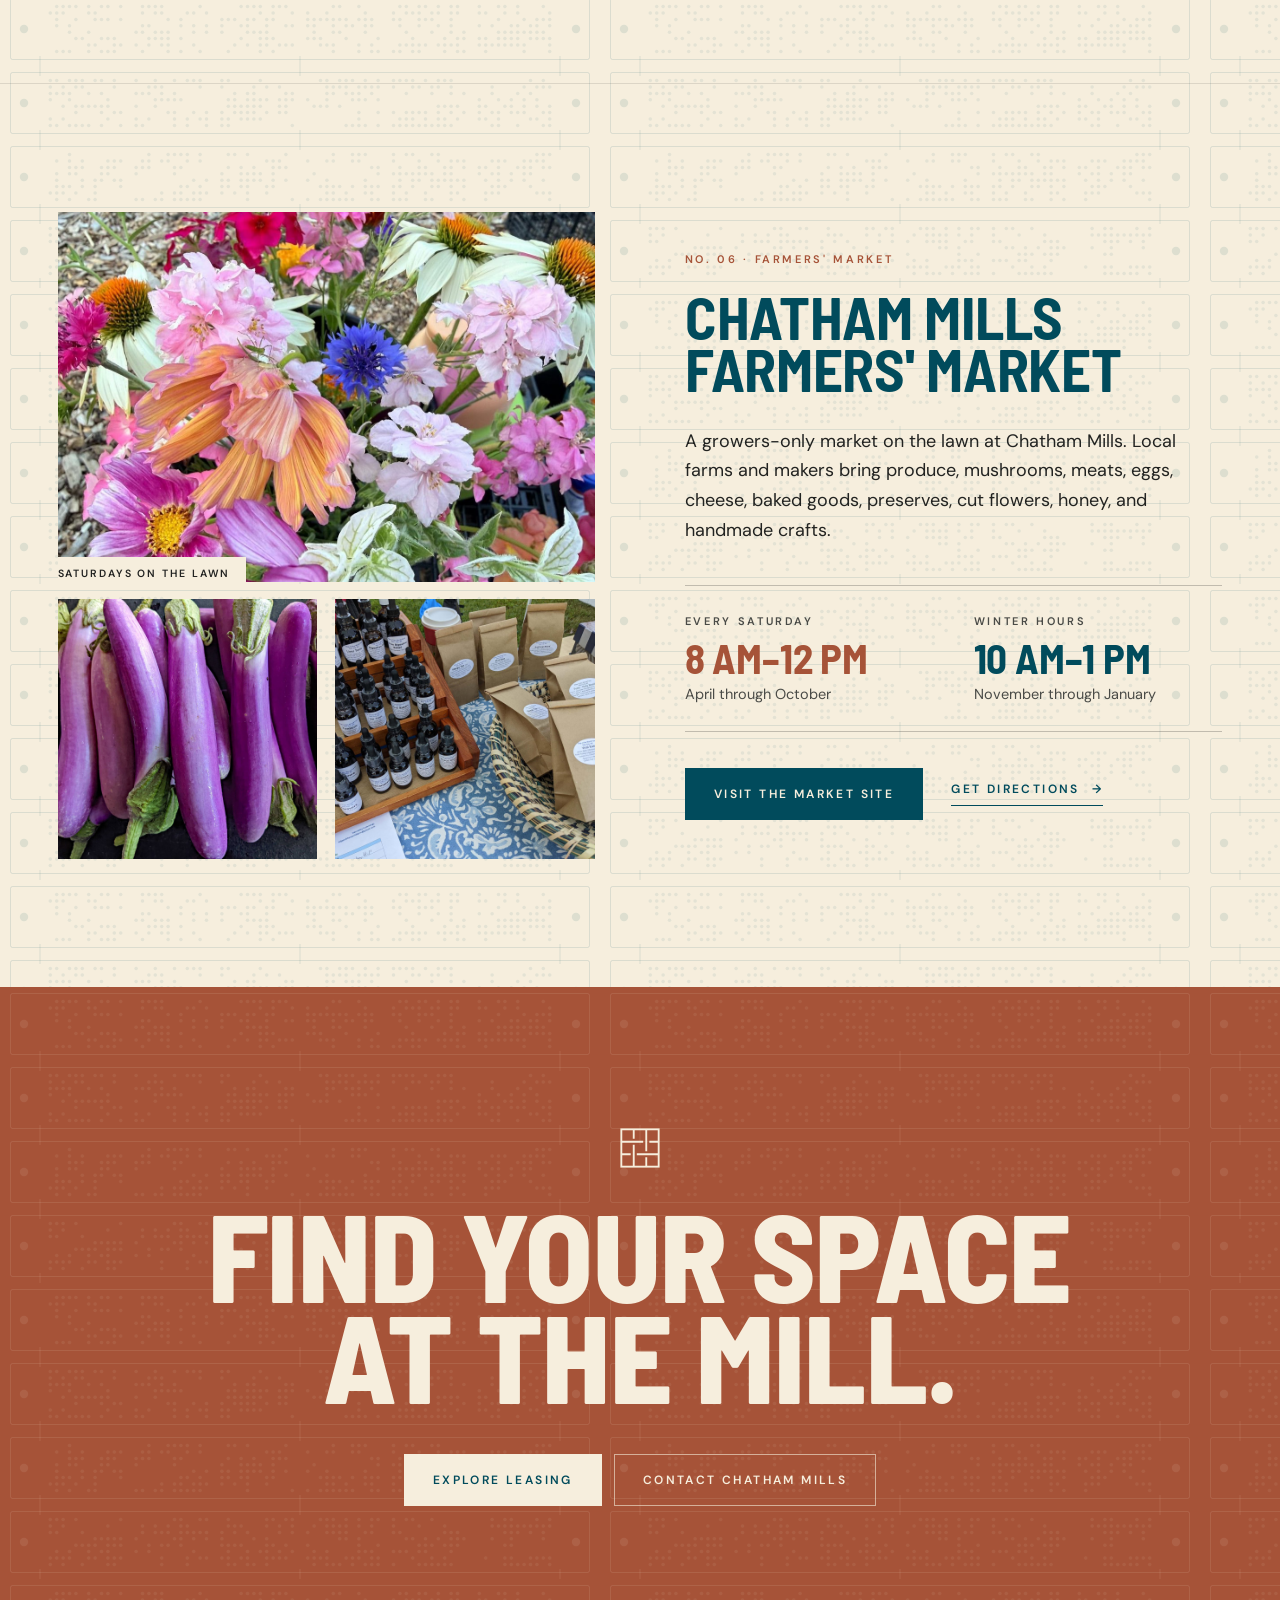
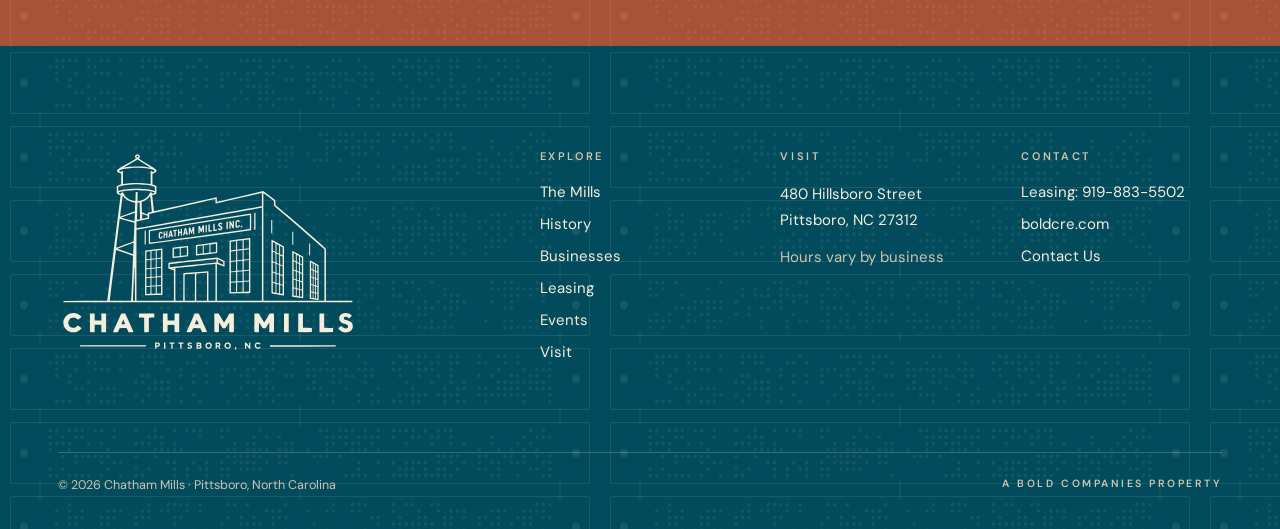
==== commit 1e3b57bb: "Hero and leasing copy: more than a century Co-Authored-By: Claude Opus 5.5 <noreply@anthropic.com> C" ====
--- a/index.html
+++ b/index.html
@@ -71,7 +71,7 @@
 <div class="wrap" style="position:relative;width:100%;padding-top:180px;padding-bottom:clamp(56px,7vw,104px)">
 <h1 class="disp rise d1" style="margin:0;font-size:clamp(50px,10.4vw,140px);font-weight:800;line-height:.84;max-width:12ch">A Landmark Reimagined.</h1>
 <div style="display:flex;flex-wrap:wrap;align-items:flex-end;justify-content:space-between;gap:32px;margin-top:36px">
-<p class="rise d2" style="margin:0;max-width:470px;font-size:clamp(17px,1.5vw,20px);line-height:1.55;color:rgba(246,238,221,.92)">Nearly a century after its looms first started, Chatham Mills is a longtime home for local shops, places to eat, studios, and services.</p>
+<p class="rise d2" style="margin:0;max-width:470px;font-size:clamp(17px,1.5vw,20px);line-height:1.55;color:rgba(246,238,221,.92)">More than a century after its looms first started, Chatham Mills is a longtime home for local shops, places to eat, studios, and services.</p>
 <div class="rise d3" style="display:flex;flex-wrap:wrap;gap:12px">
 <a class="btn btn-cream" href="#mills">Discover Chatham Mills</a>
 <a class="btn btn-ghost-cream" href="https://www.loopnet.com/Listing/480-Hillsboro-St-Pittsboro-NC/42048387/">Explore Leasing</a>
@@ -203,7 +203,7 @@
 <h2 class="disp reveal" style="margin:26px 0 0;font-size:clamp(68px,11vw,190px);font-weight:800;line-height:.82;max-width:9ch">Make Your Mark Here.</h2>
 <div style="display:grid;grid-template-columns:repeat(auto-fit,minmax(min(100%,440px),1fr));gap:clamp(48px,6vw,104px);margin-top:clamp(56px,6vw,96px);align-items:start">
 <div>
-<p class="reveal" style="margin:0;font-size:clamp(18px,1.6vw,21px);line-height:1.6;max-width:520px;color:rgba(246,238,221,.92)">Join the established businesses that already call the mill home. Brick walls, factory windows, and nearly a century of history give every space real character, half a mile from downtown Pittsboro. Spaces open up from time to time, from small studios to larger storefronts.</p>
+<p class="reveal" style="margin:0;font-size:clamp(18px,1.6vw,21px);line-height:1.6;max-width:520px;color:rgba(246,238,221,.92)">Join the established businesses that already call the mill home. Brick walls, factory windows, and more than a century of history give every space real character, half a mile from downtown Pittsboro. Spaces open up from time to time, from small studios to larger storefronts.</p>
 <ul class="reveal" style="list-style:none;margin:44px 0 0;padding:0;border-top:1px solid rgba(246,238,221,.25)">
 <li style="display:grid;grid-template-columns:40px minmax(0,1fr);gap:20px;align-items:center;padding:20px 0;border-bottom:1px solid rgba(246,238,221,.25)">
 <svg width="30" height="30" viewBox="0 0 30 30" fill="none" stroke="#CFC4AF" stroke-width="1.4" aria-hidden="true"><rect x="4" y="6" width="22" height="18"/><path d="M4 12h22M11 6v18M19 6v18"/></svg>
